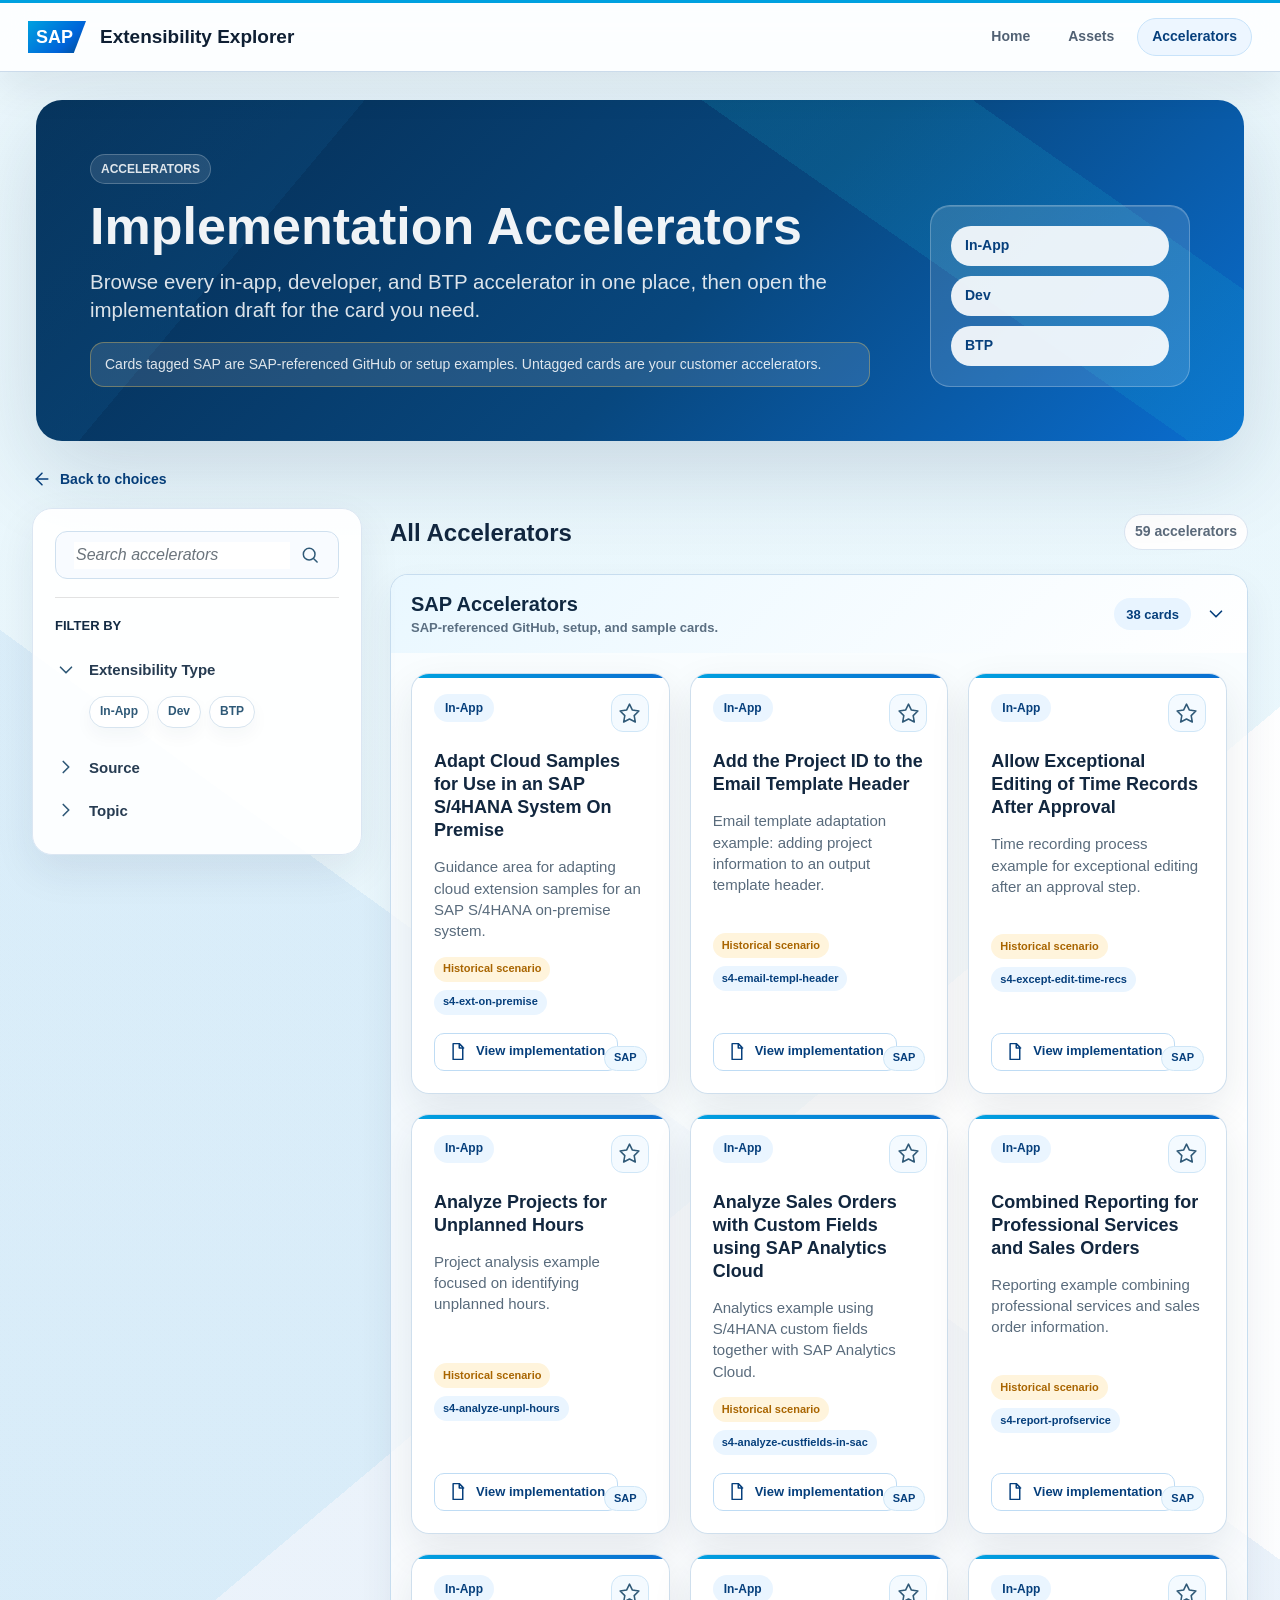
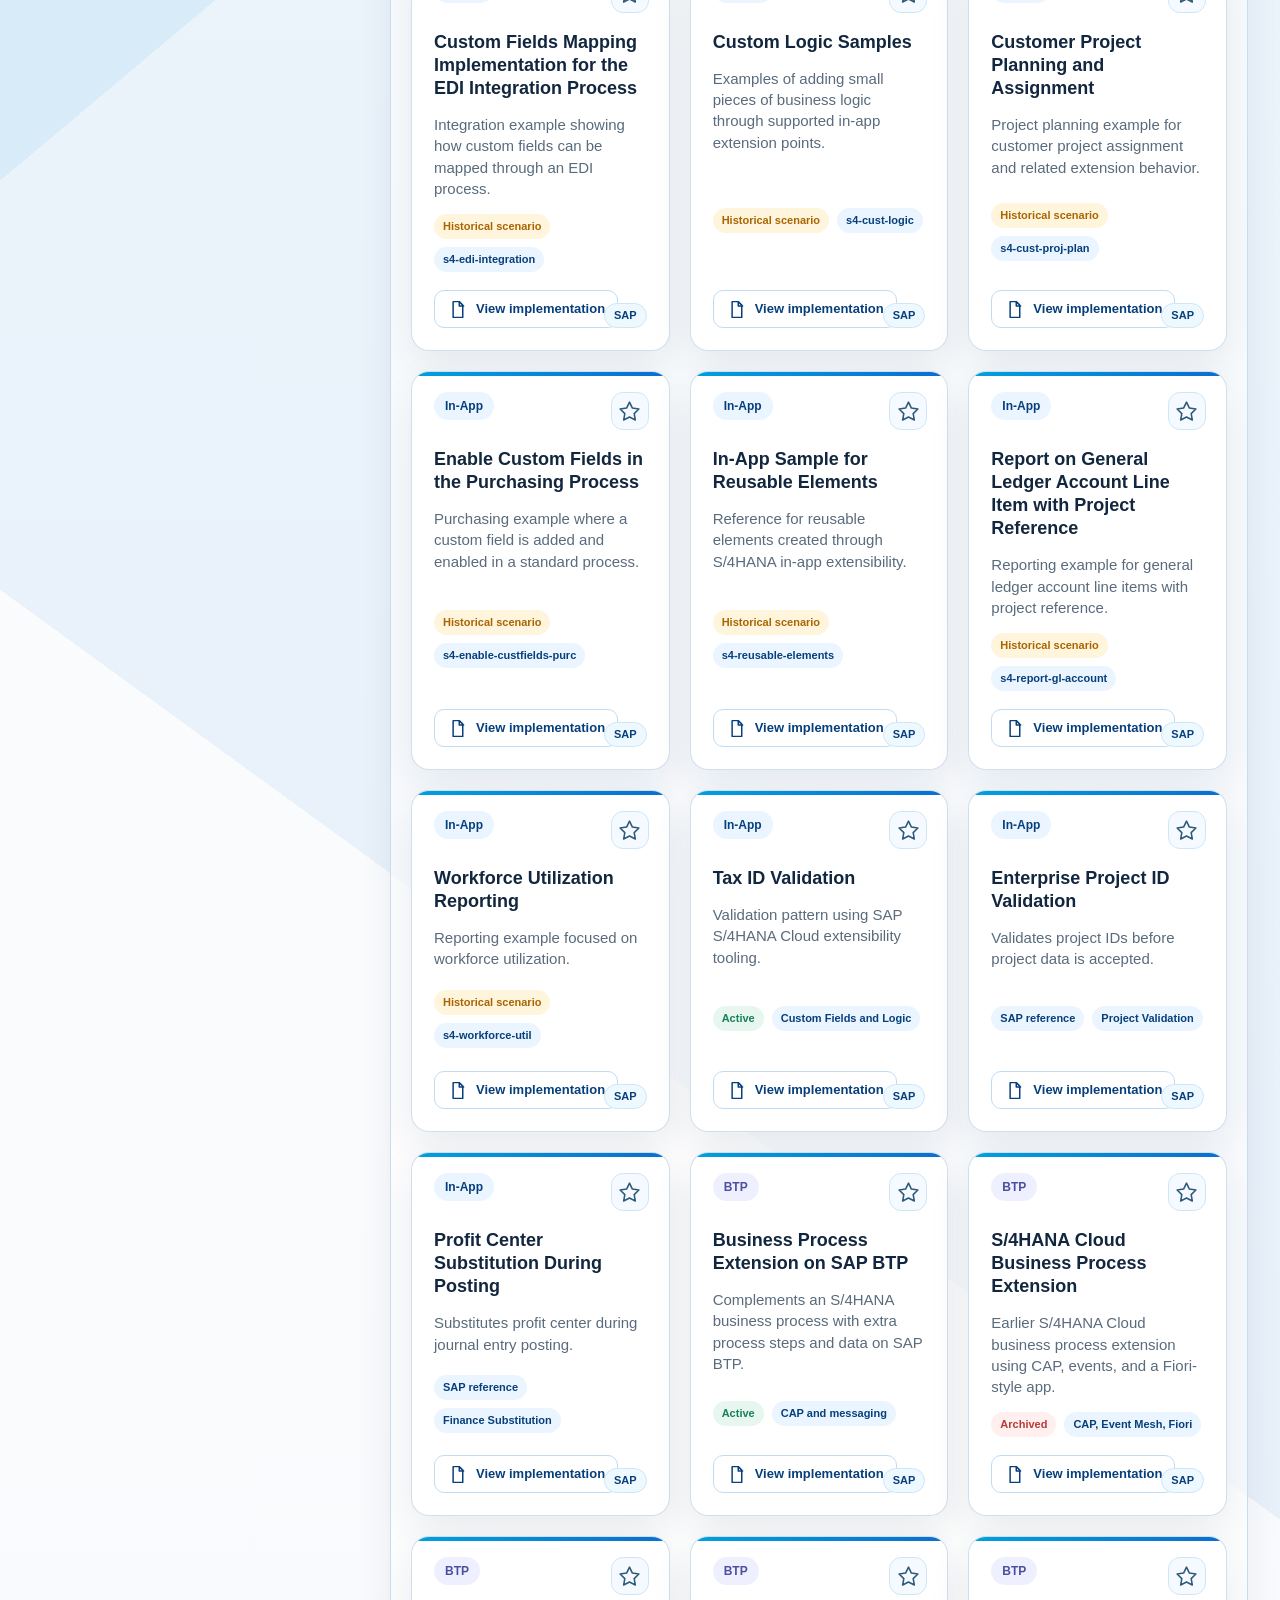
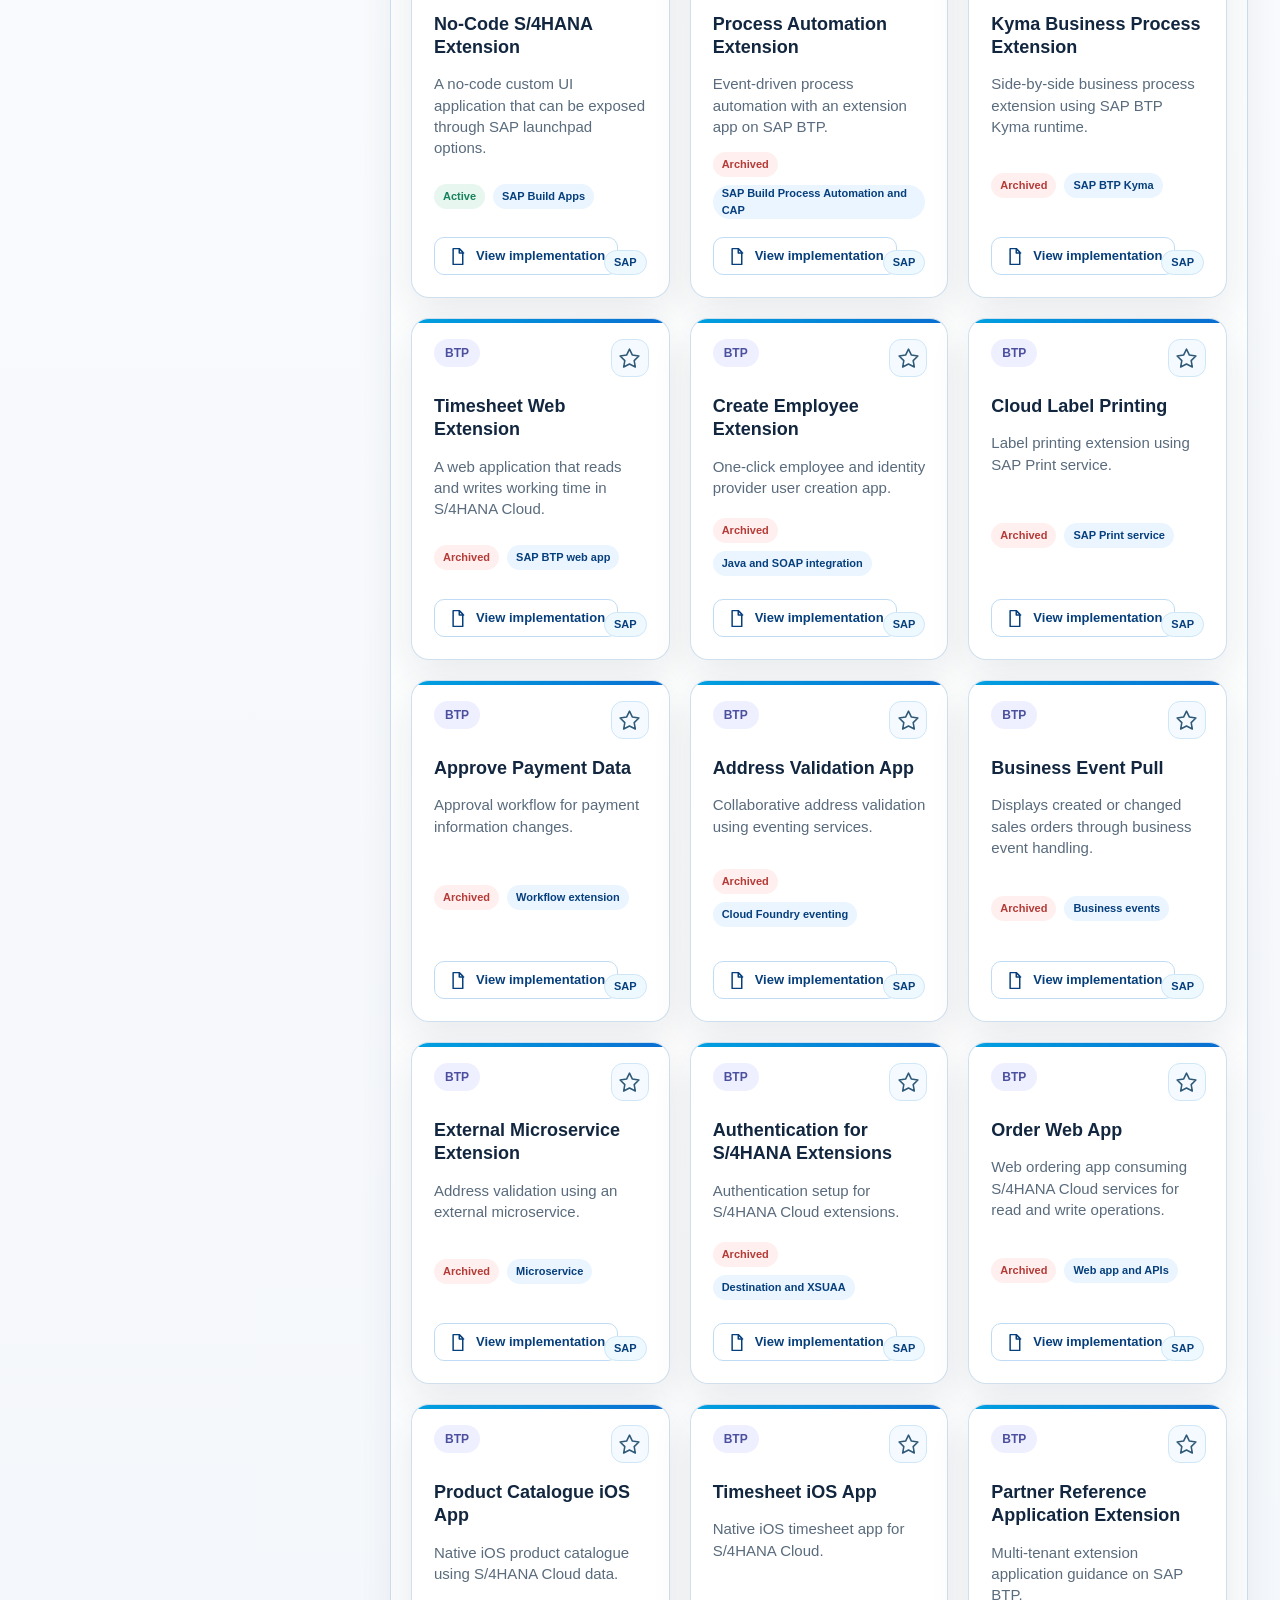
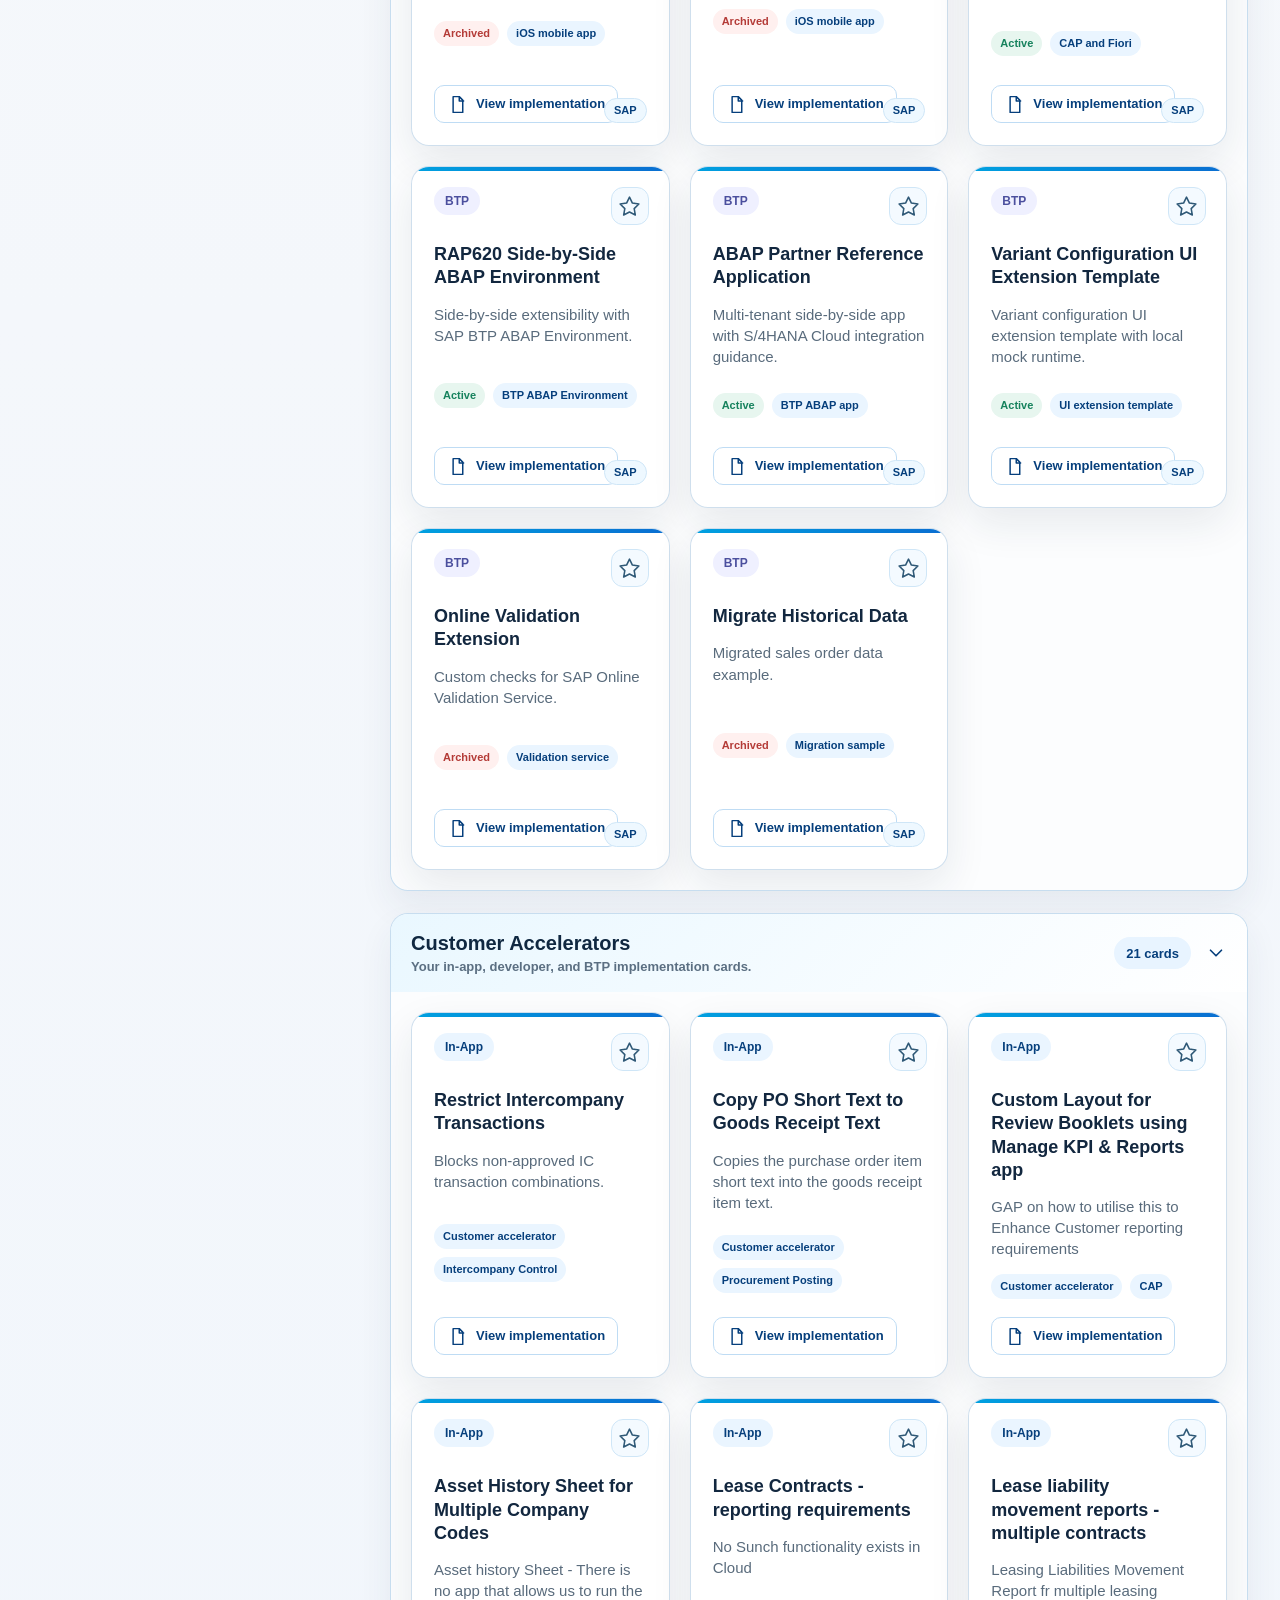
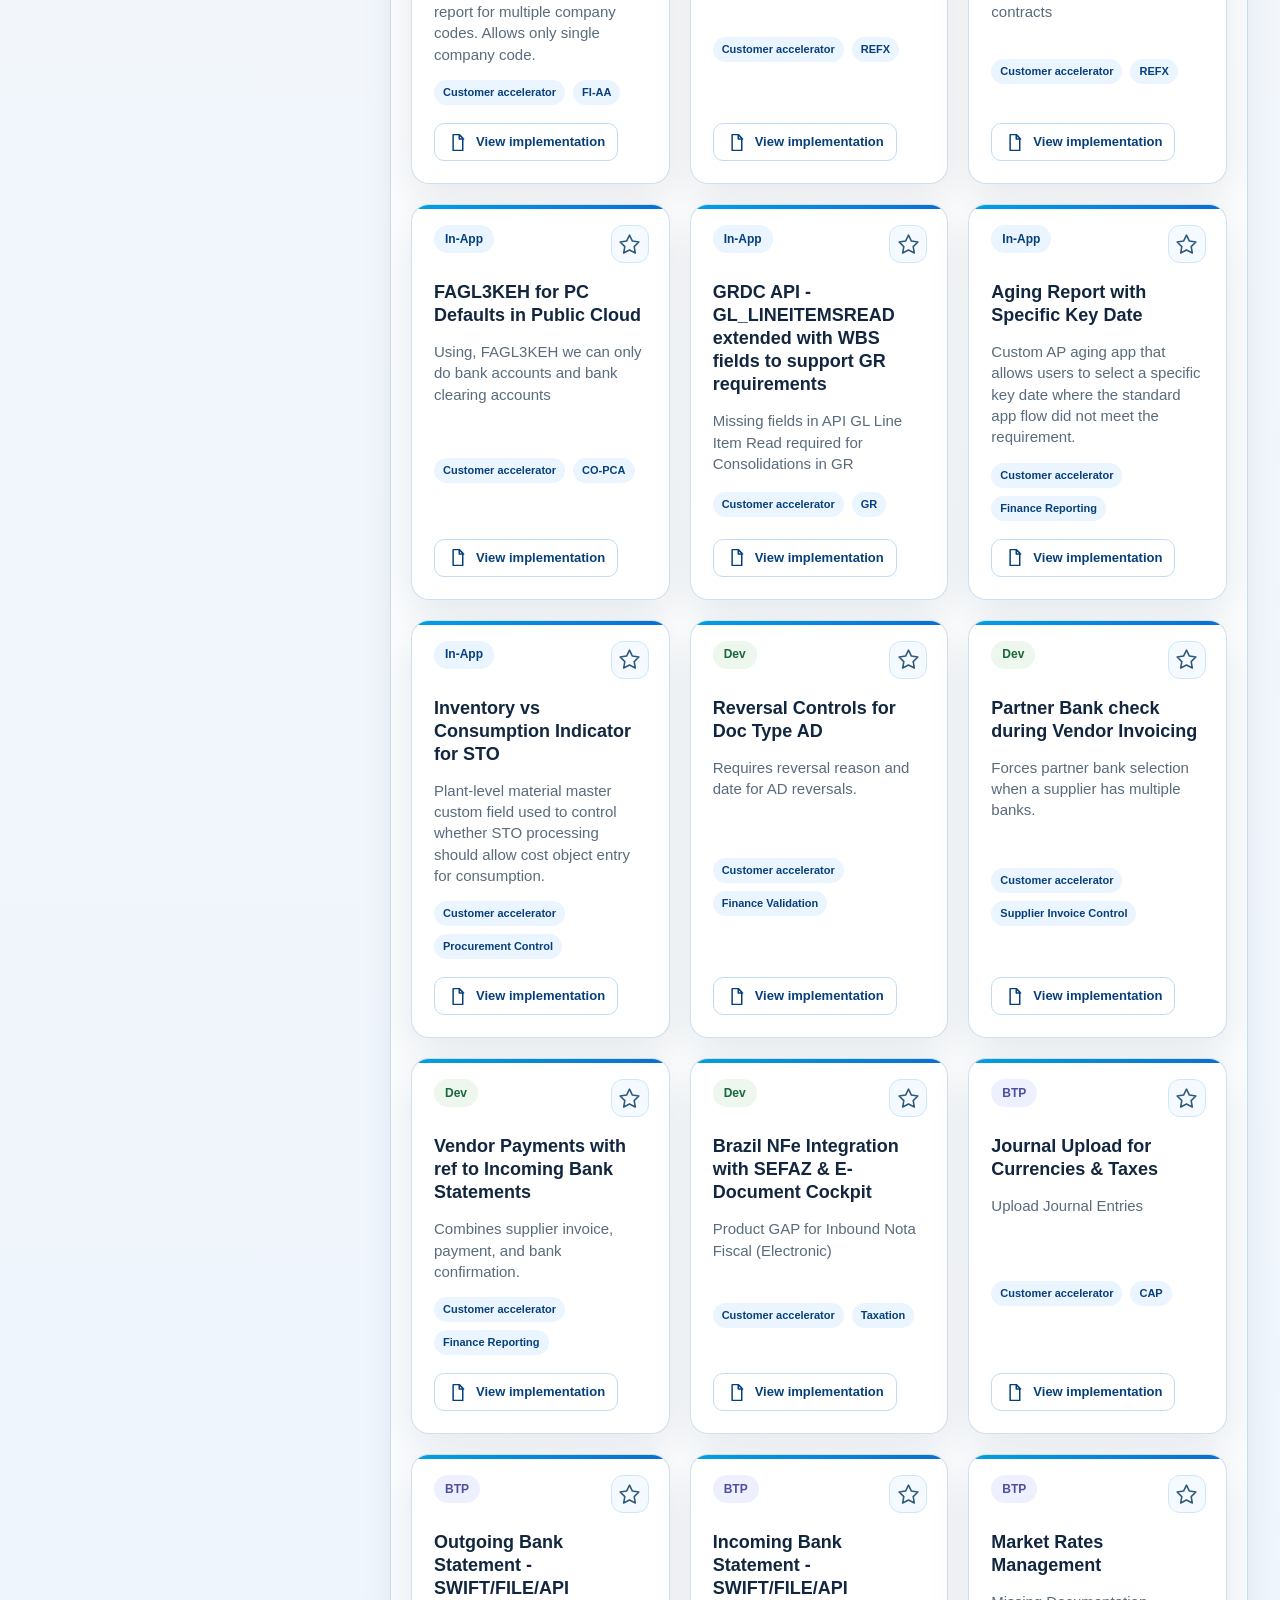
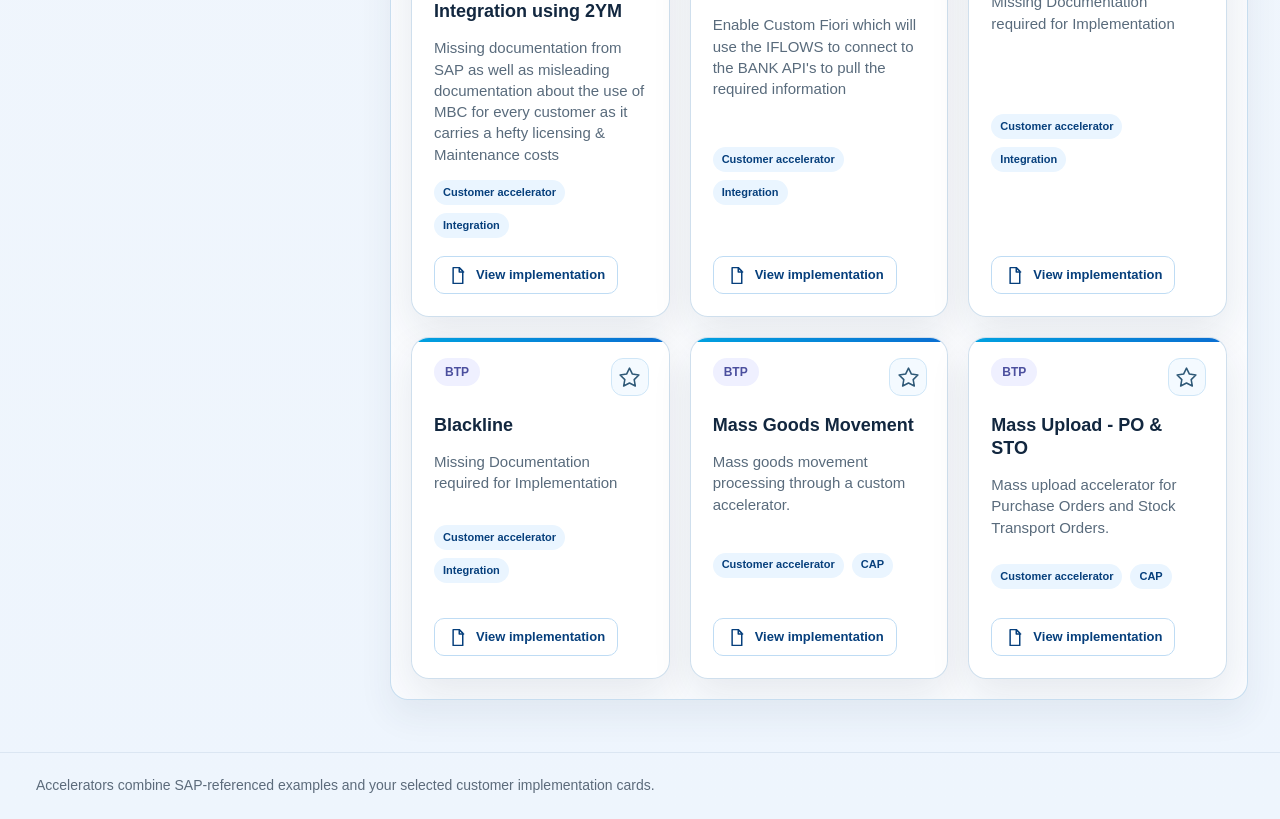
==== accelerators.html @ ff6372fe "Update customer accelerator content and grouping" ====
<!doctype html>
<html lang="en">
  <head>
    <meta charset="utf-8" />
    <meta name="viewport" content="width=device-width, initial-scale=1" />
    <title>Accelerators - Extensibility Explorer</title>
    <link rel="stylesheet" href="styles.css" />
  </head>
  <body data-page="accelerator-library">
    <header class="site-header">
      <a class="brand" href="index.html" aria-label="Extensibility Explorer home">
        <span class="sap-logo" aria-label="SAP">SAP</span>
      </a>
      <a class="brand-title" href="index.html">Extensibility Explorer</a>
      <nav class="top-nav" aria-label="Main navigation">
        <a href="index.html">Home</a>
        <a href="assets.html">Assets</a>
        <a class="active" href="accelerators.html">Accelerators</a>
      </nav>
    </header>

    <section class="scenario-hero" aria-label="Accelerators introduction">
      <div class="scenario-hero-inner">
        <div class="scenario-hero-copy">
          <p class="eyebrow">Accelerators</p>
          <h1>Implementation Accelerators</h1>
          <p>Browse every in-app, developer, and BTP accelerator in one place, then open the implementation draft for the card you need.</p>
          <p class="lane-note">Cards tagged SAP are SAP-referenced GitHub or setup examples. Untagged cards are your customer accelerators.</p>
        </div>
        <div class="asset-stat-panel" aria-label="Accelerator lanes">
          <span>In-App</span>
          <span>Dev</span>
          <span>BTP</span>
        </div>
      </div>
    </section>

    <main class="samples-page accelerator-library-page">
      <a class="back-link" href="index.html">
        <svg viewBox="0 0 24 24" aria-hidden="true"><path d="M19 12H5" /><path d="m12 19-7-7 7-7" /></svg>
        Back to choices
      </a>

      <section class="scenario-browser" aria-label="Accelerator library">
        <aside class="filter-rail" aria-label="Search and filters">
          <label class="search-box">
            <span class="sr-only">Search accelerators</span>
            <input id="sampleSearch" type="search" placeholder="Search accelerators" />
            <svg viewBox="0 0 24 24" aria-hidden="true"><circle cx="11" cy="11" r="7" /><path d="m16.5 16.5 4 4" /></svg>
          </label>

          <div class="filter-block">
            <p>Filter By</p>
            <button class="filter-heading" type="button" aria-expanded="true" data-filter-toggle="lane">
              <svg viewBox="0 0 24 24" aria-hidden="true"><path d="m9 18 6-6-6-6" /></svg>
              Extensibility Type
            </button>
            <div class="filter-options" id="laneFilters"></div>
            <button class="filter-heading" type="button" aria-expanded="false" data-filter-toggle="status">
              <svg viewBox="0 0 24 24" aria-hidden="true"><path d="m9 18 6-6-6-6" /></svg>
              Source
            </button>
            <div class="filter-options" id="statusFilters" hidden></div>
            <button class="filter-heading" type="button" aria-expanded="false" data-filter-toggle="pattern">
              <svg viewBox="0 0 24 24" aria-hidden="true"><path d="m9 18 6-6-6-6" /></svg>
              Topic
            </button>
            <div class="filter-options" id="patternFilters" hidden></div>
          </div>
        </aside>

        <div class="scenario-results">
          <div class="section-title">
            <h2 id="sampleSectionTitle">All Accelerators</h2>
            <p id="sampleCount"></p>
          </div>
          <div class="accelerator-groups" id="acceleratorGroups">
            <section class="accelerator-source-section" data-source-section="sap">
              <button class="source-section-toggle" type="button" data-accelerator-section="sap" aria-expanded="true">
                <span>
                  <strong>SAP Accelerators</strong>
                  <small>SAP-referenced GitHub, setup, and sample cards.</small>
                </span>
                <span class="source-section-count" id="sapAcceleratorCount">0 cards</span>
                <svg viewBox="0 0 24 24" aria-hidden="true"><path d="m6 9 6 6 6-6" /></svg>
              </button>
              <div class="accelerator-section-body" id="sapAcceleratorBody">
                <div class="sample-grid" id="sapSampleGrid"></div>
                <p class="empty-state section-empty" id="sapEmptyState" hidden>No matching SAP accelerators found.</p>
              </div>
            </section>

            <section class="accelerator-source-section" data-source-section="customer">
              <button class="source-section-toggle" type="button" data-accelerator-section="customer" aria-expanded="true">
                <span>
                  <strong>Customer Accelerators</strong>
                  <small>Your in-app, developer, and BTP implementation cards.</small>
                </span>
                <span class="source-section-count" id="customerAcceleratorCount">0 cards</span>
                <svg viewBox="0 0 24 24" aria-hidden="true"><path d="m6 9 6 6 6-6" /></svg>
              </button>
              <div class="accelerator-section-body" id="customerAcceleratorBody">
                <div class="sample-grid" id="customerSampleGrid"></div>
                <p class="empty-state section-empty" id="customerEmptyState" hidden>No matching customer accelerators found.</p>
              </div>
            </section>
          </div>
          <p class="empty-state" id="emptyState" hidden>No matching accelerators found.</p>
        </div>
      </section>
    </main>

    <footer class="footer">
      <span>Accelerators combine SAP-referenced examples and your selected customer implementation cards.</span>
    </footer>

    <script src="assets-data.js"></script>
    <script src="selected-content.js"></script>
    <script src="app.js"></script>
  </body>
</html>
---- styles.css ----
:root {
  --page: #f5f9ff;
  --surface: #ffffff;
  --text: #223548;
  --muted: #5f6f82;
  --line: #d5e4f4;
  --blue: #0a6ed1;
  --blue-dark: #004b8d;
  --blue-soft: #e5f2ff;
  --sap-navy: #243f5a;
  --sap-sky: #00a1e0;
  --sap-cyan: #14b8d4;
  --green: #16825d;
  --green-soft: #e7f6ef;
  --amber: #a96500;
  --amber-soft: #fff4dc;
  --red: #b43b37;
  --red-soft: #fff0ef;
  --shadow: 0 18px 44px rgba(34, 53, 72, 0.12);
  --shadow-strong: 0 28px 80px rgba(10, 64, 112, 0.18);
  --radius: 8px;
  --font: "Segoe UI", Roboto, Arial, sans-serif;
}

* {
  box-sizing: border-box;
}

body {
  margin: 0;
  background:
    linear-gradient(118deg, rgba(0, 161, 224, 0.08) 0 16%, transparent 16% 100%),
    linear-gradient(28deg, transparent 0 62%, rgba(10, 110, 209, 0.07) 62% 80%, transparent 80%),
    linear-gradient(180deg, #ffffff 0%, #f4f9ff 45%, #edf5ff 100%);
  color: var(--text);
  font-family: var(--font);
  font-size: 16px;
  line-height: 1.55;
}

a {
  color: inherit;
  text-decoration: none;
}

svg {
  width: 20px;
  height: 20px;
  fill: none;
  stroke: currentColor;
  stroke-linecap: round;
  stroke-linejoin: round;
  stroke-width: 1.8;
}

.sr-only {
  position: absolute;
  width: 1px;
  height: 1px;
  padding: 0;
  overflow: hidden;
  clip: rect(0, 0, 0, 0);
  white-space: nowrap;
  border: 0;
}

[hidden] {
  display: none !important;
}

.site-header {
  position: sticky;
  top: 0;
  z-index: 10;
  display: grid;
  grid-template-columns: auto minmax(0, 1fr) auto;
  align-items: center;
  gap: 14px;
  min-height: 64px;
  padding: 10px 36px;
  background: rgba(255, 255, 255, 0.94);
  border-top: 4px solid var(--sap-sky);
  border-bottom: 1px solid #c9d8e8;
  backdrop-filter: blur(14px);
  box-shadow: 0 10px 30px rgba(34, 53, 72, 0.08);
}

body[data-page="samples"] {
  background: #ffffff;
}

body[data-page="samples"] .site-header {
  min-height: 86px;
  padding-inline: max(36px, calc((100vw - 1500px) / 2));
  background: #2b4d69;
  border-top: 4px solid #d0001b;
  border-bottom: 0;
  color: #ffffff;
  box-shadow: none;
}

body[data-page="samples"] .brand {
  color: #ffffff;
}

body[data-page="samples"] .brand-title {
  color: #ffffff;
  font-size: 28px;
  font-weight: 800;
}

body[data-page="samples"] .sap-logo {
  background: transparent;
  clip-path: none;
  width: auto;
  height: auto;
  padding-right: 0;
  font-size: 28px;
  filter: drop-shadow(0 1px 0 rgba(0, 0, 0, 0.2));
}

body[data-page="samples"] .top-nav {
  gap: 28px;
}

body[data-page="samples"] .top-nav a {
  min-height: 44px;
  border-radius: 0;
  color: rgba(255, 255, 255, 0.82);
  font-size: 18px;
  font-weight: 500;
  border: 0;
  border-bottom: 3px solid transparent;
  background: transparent;
}

body[data-page="samples"] .top-nav a:hover,
body[data-page="samples"] .top-nav a.active {
  color: #ffffff;
  border-bottom-color: #ffffff;
  background: transparent;
}

.brand {
  display: inline-flex;
  align-items: center;
  justify-self: start;
  gap: 12px;
  color: #111827;
  font-size: 18px;
  font-weight: 800;
}

.brand-title {
  position: static;
  transform: none;
  justify-self: start;
  color: #111827;
  font-size: 18px;
  font-weight: 800;
  line-height: 1.2;
  text-align: center;
  white-space: nowrap;
}

.sap-logo {
  display: inline-flex;
  align-items: center;
  justify-content: center;
  width: 58px;
  height: 32px;
  padding-right: 5px;
  clip-path: polygon(0 0, 100% 0, 79% 100%, 0% 100%);
  background: linear-gradient(135deg, #00a1e0 0%, #0064d9 66%, #004b8d 100%);
  color: #ffffff;
  font-size: 18px;
  font-weight: 900;
  letter-spacing: 0;
  line-height: 1;
}

.sap-logo-large {
  width: 68px;
  height: 38px;
  font-size: 22px;
}

.top-nav {
  display: flex;
  align-items: center;
  justify-self: end;
  gap: 8px;
  flex-wrap: wrap;
}

.top-nav a,
.lane-switcher a {
  display: inline-flex;
  align-items: center;
  min-height: 36px;
  padding: 0 13px;
  border-radius: 6px;
  color: var(--muted);
  font-size: 14px;
  font-weight: 750;
  border: 1px solid transparent;
  white-space: nowrap;
}

.top-nav a:hover,
.top-nav a.active,
.lane-switcher a:hover,
.lane-switcher a.active {
  background: #edf6ff;
  border-color: #b7daf7;
  color: var(--blue-dark);
}

main {
  width: min(1190px, calc(100% - 40px));
  margin: 0 auto;
}

main.samples-page {
  width: min(1500px, calc(100% - 72px));
}

h1,
h2,
h3,
p {
  margin-top: 0;
}

h1 {
  margin-bottom: 8px;
  font-size: 24px;
  line-height: 1.15;
  letter-spacing: 0;
}

.samples-hero p {
  max-width: 740px;
  color: var(--muted);
  font-size: 19px;
}

.samples-hero .lane-note {
  margin-top: 14px;
  margin-bottom: 0;
  padding: 12px 14px;
  background: var(--amber-soft);
  border: 1px solid #f0d39a;
  border-radius: var(--radius);
  color: #6f4b00;
  font-size: 15px;
}

.flow-hero {
  position: relative;
  min-height: calc(100vh - 136px);
  padding: 32px 0 36px;
}

.scenario-hero {
  position: relative;
  overflow: hidden;
  min-height: 322px;
  background:
    linear-gradient(180deg, rgba(43, 77, 105, 0.96) 0%, rgba(51, 87, 114, 0.94) 56%, rgba(112, 148, 174, 0.92) 100%),
    #2b4d69;
  color: #ffffff;
}

.scenario-hero::before {
  content: "";
  position: absolute;
  left: 50%;
  bottom: -84px;
  width: min(820px, 70vw);
  height: 260px;
  transform: translateX(-50%);
  border-radius: 46% 54% 0 0;
  background: rgba(255, 255, 255, 0.055);
}

.scenario-hero::after {
  content: "";
  position: absolute;
  left: 41%;
  bottom: -94px;
  width: 260px;
  height: 260px;
  transform: rotate(45deg);
  border-radius: 16px;
  background: rgba(255, 255, 255, 0.045);
}

.scenario-hero-inner {
  position: relative;
  z-index: 1;
  width: min(1420px, calc(100% - 72px));
  margin: 0 auto;
  padding: 82px 0 70px;
  text-align: center;
}

.scenario-tabs {
  display: flex;
  justify-content: center;
  gap: 46px;
  margin-bottom: 64px;
}

.scenario-tabs a {
  min-height: 42px;
  color: rgba(255, 255, 255, 0.82);
  font-size: 18px;
  font-weight: 600;
  border-bottom: 3px solid transparent;
}

.scenario-tabs a:hover,
.scenario-tabs a.active {
  color: #ffffff;
  border-bottom-color: #ffffff;
}

.scenario-hero h1 {
  margin-bottom: 18px;
  color: #ffffff;
  font-size: clamp(48px, 5vw, 70px);
  font-weight: 300;
  letter-spacing: 0;
}

.scenario-hero p {
  margin: 0 auto;
  max-width: 1040px;
  color: rgba(255, 255, 255, 0.9);
  font-size: clamp(20px, 2vw, 28px);
  line-height: 1.35;
}

.flow-hero::before {
  content: "";
  position: absolute;
  inset: 18px -28px auto;
  height: 78%;
  border: 1px solid rgba(0, 161, 224, 0.18);
  border-radius: 14px;
  background:
    linear-gradient(130deg, rgba(0, 161, 224, 0.08) 0 21%, transparent 21% 100%),
    linear-gradient(34deg, transparent 0 66%, rgba(10, 110, 209, 0.08) 66% 83%, transparent 83%),
    linear-gradient(90deg, rgba(10, 110, 209, 0.045) 1px, transparent 1px),
    linear-gradient(180deg, rgba(10, 110, 209, 0.035) 1px, transparent 1px),
    rgba(255, 255, 255, 0.86);
  background-size: 100% 100%, 100% 100%, 52px 52px, 52px 52px, 100% 100%;
  box-shadow: 0 30px 88px rgba(10, 64, 112, 0.16);
  pointer-events: none;
}

.hero-brand {
  position: relative;
  z-index: 1;
  display: flex;
  align-items: center;
  justify-content: center;
  gap: 14px;
  margin-bottom: 22px;
  color: #111827;
  font-size: 18px;
  font-weight: 850;
}

.root-node {
  position: relative;
  z-index: 1;
  width: min(650px, 100%);
  margin: 0 auto;
  padding: 16px 28px 17px;
  text-align: center;
  background: linear-gradient(180deg, #ffffff 0%, #f7fbff 100%);
  border: 1px solid #98d6f5;
  border-top: 5px solid var(--sap-sky);
  border-radius: 8px;
  box-shadow:
    0 18px 46px rgba(34, 53, 72, 0.13),
    8px 8px 0 rgba(0, 161, 224, 0.16);
}

.root-node h1 {
  margin-bottom: 7px;
  font-size: clamp(28px, 3.4vw, 40px);
  font-weight: 850;
}

.root-node p {
  margin-bottom: 0;
  color: var(--muted);
}

.flow-lines {
  position: relative;
  z-index: 1;
  height: 92px;
  width: 100%;
}

.line {
  position: absolute;
  display: block;
  background: var(--sap-sky);
}

.line.vertical {
  left: 50%;
  top: 0;
  width: 2px;
  height: 44px;
  transform: translateX(-50%);
}

.line.horizontal {
  left: 16.5%;
  right: 16.5%;
  top: 44px;
  height: 2px;
}

.line.branch {
  top: 44px;
  width: 2px;
  height: 48px;
}

.line.branch::after {
  content: "";
  position: absolute;
  left: 50%;
  bottom: -1px;
  width: 0;
  height: 0;
  transform: translateX(-50%);
  border-left: 5px solid transparent;
  border-right: 5px solid transparent;
  border-top: 8px solid var(--sap-sky);
}

.branch-left {
  left: 16.5%;
}

.branch-mid {
  left: 50%;
  transform: translateX(-50%);
}

.branch-right {
  right: 16.5%;
}

.choice-grid {
  position: relative;
  z-index: 1;
  display: grid;
  grid-template-columns: repeat(3, minmax(0, 1fr));
  gap: 28px;
  margin: 0 0 28px;
}

.choice-card,
.sample-card,
.samples-hero,
.sample-section {
  background: var(--surface);
  border: 1px solid var(--line);
  border-radius: var(--radius);
  box-shadow: var(--shadow);
}

.choice-card {
  position: relative;
  display: grid;
  min-height: 198px;
  padding: 24px 24px 22px;
  overflow: visible;
  border: 1px solid #abd7ef;
  border-top: 5px solid var(--sap-sky);
  border-radius: 8px;
  background: linear-gradient(180deg, #ffffff 0%, #f8fcff 100%);
  box-shadow:
    0 20px 44px rgba(34, 53, 72, 0.12),
    inset 0 1px 0 rgba(255, 255, 255, 0.9);
  transition: transform 160ms ease, border-color 160ms ease, box-shadow 160ms ease, background 160ms ease;
  z-index: 0;
}

.choice-card::before,
.choice-card::after {
  content: "";
  position: absolute;
  inset: 9px -9px -9px 9px;
  z-index: -1;
  border: 1px solid rgba(0, 161, 224, 0.44);
  border-radius: 8px;
  background: rgba(229, 242, 255, 0.62);
  box-shadow: 0 12px 26px rgba(10, 110, 209, 0.08);
}

.choice-card::after {
  inset: 14px -14px -14px 14px;
  opacity: 0.62;
}

.choice-card:hover {
  transform: translateY(-6px);
  border-color: var(--blue);
  background: #ffffff;
  box-shadow:
    0 28px 58px rgba(0, 74, 132, 0.18),
    inset 0 1px 0 rgba(255, 255, 255, 0.9);
}

.choice-card h2 {
  margin-bottom: 12px;
  font-size: 21px;
  line-height: 1.2;
  font-weight: 850;
}

.choice-card p {
  color: #263c52;
  font-size: 16px;
  line-height: 1.42;
}

.card-action {
  align-self: end;
  display: inline-flex;
  width: fit-content;
  min-height: 38px;
  align-items: center;
  padding: 0 14px;
  border: 1px solid var(--blue);
  border-radius: 4px;
  background: var(--blue);
  color: #ffffff;
  font-size: 14px;
  font-weight: 800;
  box-shadow: 0 8px 18px rgba(10, 110, 209, 0.18);
}

.choice-card:hover .card-action {
  background: var(--blue-dark);
  color: #ffffff;
}

.tools-panel {
  position: relative;
  overflow: hidden;
  scroll-margin-top: 92px;
  margin: 36px 0 64px;
  padding: 48px 40px 42px;
  border: 1px solid rgba(255, 255, 255, 0.18);
  border-top: 5px solid var(--sap-sky);
  border-radius: 12px;
  background:
    linear-gradient(135deg, rgba(255, 255, 255, 0.08) 0 18%, transparent 18% 100%),
    linear-gradient(28deg, transparent 0 38%, rgba(255, 255, 255, 0.08) 38% 56%, transparent 56%),
    linear-gradient(180deg, #274b68 0%, #426f8e 54%, #7199b2 100%);
  color: #ffffff;
  box-shadow:
    0 28px 82px rgba(20, 56, 88, 0.24),
    inset 0 1px 0 rgba(255, 255, 255, 0.16);
}

.tools-panel::before {
  content: "";
  position: absolute;
  inset: 0;
  background:
    linear-gradient(135deg, rgba(255, 255, 255, 0.05) 0 20%, transparent 20%),
    radial-gradient(circle at 50% 45%, rgba(255, 255, 255, 0.08), transparent 38%);
  pointer-events: none;
}

.tools-heading {
  position: relative;
  z-index: 1;
  display: grid;
  justify-items: center;
  gap: 12px;
  margin-bottom: 36px;
  text-align: center;
}

.tools-heading svg {
  width: 42px;
  height: 42px;
  color: #ffffff;
  stroke-width: 2;
}

.tools-heading h2 {
  margin: 0;
  color: #ffffff;
  font-size: clamp(28px, 3vw, 38px);
  font-weight: 400;
  line-height: 1.2;
}

.tools-grid {
  position: relative;
  z-index: 1;
  display: grid;
  grid-template-columns: repeat(3, minmax(0, 1fr));
  gap: 22px;
}

.tool-card {
  position: relative;
  display: grid;
  justify-items: center;
  align-content: start;
  min-height: 238px;
  padding: 26px 22px 22px;
  color: var(--text);
  text-align: center;
  border: 1px solid rgba(209, 224, 238, 0.95);
  border-radius: 8px;
  background: linear-gradient(180deg, rgba(255, 255, 255, 0.98) 0%, rgba(246, 251, 255, 0.97) 100%);
  box-shadow: 0 18px 38px rgba(22, 49, 76, 0.18);
  transition: background 160ms ease, border-color 160ms ease, transform 160ms ease, box-shadow 160ms ease;
}

.tool-card:hover {
  transform: translateY(-6px);
  border-color: rgba(0, 161, 224, 0.78);
  background: #ffffff;
  box-shadow: 0 28px 56px rgba(9, 46, 82, 0.24);
}

.tool-card svg {
  width: 58px;
  height: 58px;
  margin-bottom: 18px;
  padding: 12px;
  border: 1px solid #bfe3f8;
  border-radius: 50%;
  background: #eaf7ff;
  color: var(--blue);
  stroke-width: 1.9;
}

.tool-card h3 {
  margin-bottom: 10px;
  color: #17324d;
  font-size: 21px;
  font-weight: 800;
  line-height: 1.16;
}

.tool-card p {
  max-width: 280px;
  margin: 0 0 22px;
  color: #52677a;
  font-size: 15px;
  line-height: 1.45;
}

.tool-card::after {
  content: "View related samples";
  align-self: end;
  display: inline-flex;
  min-height: 34px;
  align-items: center;
  margin-top: auto;
  padding: 0 12px;
  border: 1px solid #b9dff8;
  border-radius: 4px;
  background: #f4faff;
  color: var(--blue-dark);
  font-size: 13px;
  font-weight: 800;
}

.tool-card:hover::after {
  border-color: var(--blue);
  background: var(--blue);
  color: #ffffff;
}

.back-link {
  display: inline-flex;
  align-items: center;
  gap: 8px;
  margin: 28px 0 18px;
  color: var(--blue-dark);
  font-size: 14px;
  font-weight: 750;
}

body[data-page="samples"] .back-link {
  margin-top: 26px;
  margin-bottom: 18px;
}

.samples-hero {
  position: relative;
  overflow: hidden;
  display: grid;
  grid-template-columns: minmax(0, 1fr) auto;
  gap: 24px;
  align-items: start;
  padding: 34px;
  margin-bottom: 20px;
  border-top: 4px solid var(--sap-sky);
}

.samples-hero.compact {
  display: none;
}

.samples-hero::after {
  content: "";
  position: absolute;
  inset: auto 0 0;
  height: 4px;
  background: linear-gradient(90deg, var(--sap-sky), var(--blue), transparent);
}

.samples-hero h1 {
  font-size: clamp(34px, 5vw, 52px);
}

.eyebrow {
  margin-bottom: 8px;
  color: var(--blue-dark) !important;
  font-size: 13px !important;
  font-weight: 800;
  text-transform: uppercase;
}

.lane-switcher {
  display: flex;
  gap: 8px;
  padding: 4px;
  border: 1px solid var(--line);
  border-radius: 8px;
  background: #f8fbff;
}

.sample-section {
  padding: 30px;
  margin-bottom: 46px;
  border-top: 1px solid #b9dff8;
}

.scenario-browser {
  display: grid;
  grid-template-columns: minmax(260px, 360px) minmax(0, 1fr);
  gap: 36px;
  align-items: start;
  margin: 0 0 52px;
}

.filter-rail {
  position: sticky;
  top: 104px;
  padding-top: 64px;
}

.search-box {
  display: grid;
  grid-template-columns: minmax(0, 1fr) auto;
  align-items: center;
  gap: 10px;
  padding: 0 18px;
  min-height: 54px;
  border: 1px solid #c9cfd5;
  border-radius: 4px;
  background: #ffffff;
  color: #2f5977;
}

.search-box input {
  width: 100%;
  border: 0;
  outline: 0;
  color: #33475b;
  font: inherit;
  font-size: 20px;
}

.search-box input::placeholder {
  color: #6b747c;
  font-style: italic;
}

.filter-block {
  margin-top: 12px;
  padding-top: 24px;
  border-top: 1px solid #e2e2e2;
}

.filter-block p {
  margin-bottom: 12px;
  color: #a8a8a8;
  font-size: 22px;
  font-weight: 300;
}

.filter-heading,
.filter-option,
.favorite-button {
  appearance: none;
  border: 0;
  background: transparent;
  font: inherit;
}

.filter-heading {
  display: flex;
  align-items: center;
  gap: 12px;
  width: 100%;
  padding: 10px 0;
  color: #53616d;
  font-size: 20px;
  text-align: left;
  cursor: pointer;
}

.filter-heading svg {
  width: 30px;
  height: 30px;
  color: #2f5977;
  transition: transform 160ms ease;
}

.filter-heading[aria-expanded="true"] svg {
  transform: rotate(90deg);
}

.filter-options {
  display: flex;
  flex-wrap: wrap;
  gap: 8px;
  padding: 4px 0 18px 42px;
}

.filter-option {
  min-height: 30px;
  padding: 0 10px;
  border: 1px solid #d7e4ef;
  border-radius: 16px;
  color: #2f5977;
  font-size: 12px;
  font-weight: 700;
  cursor: pointer;
}

.filter-option:hover,
.filter-option.selected {
  background: #e8f4ff;
  border-color: #0a6ed1;
  color: #004b8d;
}

.scenario-results {
  min-width: 0;
}

.section-title {
  display: flex;
  justify-content: space-between;
  gap: 16px;
  align-items: end;
  margin-bottom: 18px;
}

.scenario-browser .section-title {
  align-items: center;
  margin-bottom: 24px;
}

.scenario-browser .section-title h2 {
  color: #2c3f4f;
  font-size: 26px;
  font-weight: 500;
}

.section-title h2 {
  margin-bottom: 0;
  font-size: 28px;
}

.section-title p {
  margin-bottom: 0;
  color: var(--muted);
  font-size: 14px;
  font-weight: 700;
}

.section-title-actions {
  display: flex;
  flex-wrap: wrap;
  justify-content: flex-end;
  gap: 10px;
  align-items: center;
}

.filter-toggle-button {
  min-height: 34px;
  padding: 0 12px;
  border: 1px solid #c9e0f3;
  border-radius: 999px;
  background: #ffffff;
  color: var(--blue-dark);
  font: inherit;
  font-size: 13px;
  font-weight: 850;
  cursor: pointer;
}

.filter-toggle-button:hover {
  border-color: var(--blue);
  background: #edf6ff;
}

.sample-grid {
  display: grid;
  grid-template-columns: repeat(3, minmax(0, 1fr));
  gap: 16px;
}

.scenario-browser .sample-grid {
  grid-template-columns: repeat(2, minmax(280px, 1fr));
  gap: 30px;
}

.accelerator-groups {
  display: grid;
  gap: 22px;
}

.accelerator-source-section {
  overflow: hidden;
  border: 1px solid rgba(196, 220, 239, 0.95);
  border-radius: 18px;
  background: rgba(255, 255, 255, 0.72);
  box-shadow: 0 16px 34px rgba(36, 58, 86, 0.07);
}

.source-section-toggle {
  display: grid;
  grid-template-columns: minmax(0, 1fr) auto auto;
  gap: 14px;
  align-items: center;
  width: 100%;
  padding: 18px 20px;
  border: 0;
  background: linear-gradient(135deg, rgba(232, 247, 255, 0.92), rgba(255, 255, 255, 0.96));
  color: var(--text);
  cursor: pointer;
  text-align: left;
}

.source-section-toggle strong,
.source-section-toggle small {
  display: block;
}

.source-section-toggle strong {
  margin-bottom: 4px;
  color: #102841;
  font-size: 20px;
  font-weight: 820;
}

.source-section-toggle small {
  color: #5b6f82;
  font-size: 13px;
  font-weight: 600;
}

.source-section-toggle svg {
  width: 22px;
  height: 22px;
  color: var(--blue-dark);
  transition: transform 160ms ease;
}

.source-section-toggle[aria-expanded="false"] svg {
  transform: rotate(-90deg);
}

.source-section-count {
  display: inline-flex;
  min-height: 32px;
  align-items: center;
  padding: 0 12px;
  border-radius: 999px;
  background: #e8f4ff;
  color: var(--blue-dark);
  font-size: 13px;
  font-weight: 850;
  white-space: nowrap;
}

.accelerator-section-body {
  padding: 20px;
}

.section-empty {
  margin: 0;
}

.sample-card {
  display: flex;
  flex-direction: column;
  min-height: 270px;
  padding: 20px;
  border-top: 3px solid var(--sap-sky);
  box-shadow: 0 16px 34px rgba(34, 53, 72, 0.08);
  transition: border-color 160ms ease, box-shadow 160ms ease, transform 160ms ease;
}

.scenario-card {
  position: relative;
  min-height: 360px;
  padding: 112px 26px 28px;
  border: 1px solid #d4e3f0;
  border-radius: 8px;
  background: linear-gradient(180deg, #ffffff 0%, #f8fbff 100%);
  box-shadow: 0 18px 42px rgba(34, 53, 72, 0.11);
  overflow: hidden;
  transition: border-color 160ms ease, box-shadow 160ms ease, transform 160ms ease;
}

.scenario-card::before {
  content: "";
  position: absolute;
  top: 0;
  right: 0;
  left: 0;
  height: 4px;
  border-radius: 8px 8px 0 0;
  background: linear-gradient(90deg, var(--sap-sky), var(--blue));
}

.scenario-card:hover,
.scenario-card:focus-within {
  transform: translateY(-4px);
  border-color: #8ecff1;
  box-shadow: 0 26px 58px rgba(45, 77, 105, 0.18);
}

.favorite-button {
  position: absolute;
  top: 34px;
  right: 30px;
  display: grid;
  place-items: center;
  width: 38px;
  height: 38px;
  border: 1px solid #cfe6f7;
  border-radius: 50%;
  background: #f4faff;
  color: #2f5977;
  cursor: pointer;
}

.favorite-button svg {
  width: 36px;
  height: 36px;
  stroke-width: 1.5;
}

.favorite-button:hover {
  color: #0a6ed1;
}

.scenario-card h3 {
  max-width: 88%;
  margin-bottom: 28px;
  color: #34495a;
  font-size: 24px;
  font-weight: 400;
  line-height: 1.16;
}

.scenario-card .sample-description {
  color: #586977;
  font-size: 18px;
  line-height: 1.22;
}

.scenario-card .meta-row {
  margin-top: auto;
  margin-bottom: 18px;
}

.scenario-card .hover-detail {
  margin: 0 0 18px;
}

.setup-link {
  gap: 14px;
  min-height: 42px;
  margin-top: 0;
  padding: 0;
  border: 0;
  border-radius: 0;
  color: #2f5977;
  font-size: 18px;
  font-weight: 500;
}

.setup-link svg {
  width: 30px;
  height: 30px;
  stroke-width: 1.7;
}

.setup-link:hover {
  background: transparent;
  color: #0a6ed1;
}

.sample-card:hover,
.sample-card:focus-within {
  border-color: var(--blue);
  box-shadow: 0 26px 58px rgba(45, 77, 105, 0.18);
  transform: translateY(-4px);
}

.sample-card h3 {
  margin-bottom: 10px;
  font-size: 19px;
  line-height: 1.25;
  overflow-wrap: anywhere;
}

.sample-card p {
  color: var(--muted);
}

.hover-detail {
  display: none;
  margin: 2px 0 16px;
  padding: 10px 12px;
  border: 1px solid #c8dcfb;
  border-radius: var(--radius);
  background: #f5f9ff;
  color: var(--text);
  font-size: 14px;
}

.sample-card:hover .hover-detail,
.sample-card:focus-within .hover-detail {
  display: block;
}

.meta-row {
  display: flex;
  flex-wrap: wrap;
  gap: 8px;
  margin-bottom: 14px;
}

.pill {
  display: inline-flex;
  min-height: 26px;
  align-items: center;
  padding: 0 9px;
  border-radius: 999px;
  background: var(--blue-soft);
  color: var(--blue-dark);
  font-size: 12px;
  font-weight: 800;
}

.pill[data-status="Active"] {
  background: var(--green-soft);
  color: var(--green);
}

.pill[data-status="Archived"] {
  background: var(--red-soft);
  color: var(--red);
}

.pill[data-status="Historical scenario"] {
  background: var(--amber-soft);
  color: var(--amber);
}

.sample-link {
  display: inline-flex;
  align-items: center;
  gap: 8px;
  width: fit-content;
  min-height: 38px;
  margin-top: auto;
  padding: 0 13px;
  border: 1px solid var(--blue);
  border-radius: var(--radius);
  color: var(--blue-dark);
  font-size: 14px;
  font-weight: 800;
}

.sample-link:hover {
  background: var(--blue);
  color: #ffffff;
}

.empty-state {
  padding: 40px;
  border: 1px dashed #c8d6e3;
  border-radius: 8px;
  color: #53616d;
  text-align: center;
}

.help-button {
  position: fixed;
  right: 20px;
  bottom: 20px;
  z-index: 20;
  display: inline-flex;
  align-items: center;
  gap: 10px;
  min-height: 54px;
  padding: 0 20px;
  border-radius: 4px;
  background: #6f879c;
  color: #ffffff;
  font-size: 22px;
  font-weight: 600;
  box-shadow: 0 14px 28px rgba(31, 45, 61, 0.22);
}

.help-button svg {
  width: 34px;
  height: 34px;
  fill: none;
  stroke-width: 1.8;
}

.footer {
  display: flex;
  justify-content: space-between;
  gap: 18px;
  align-items: center;
  padding: 22px 36px;
  border-top: 1px solid var(--line);
  color: var(--muted);
  font-size: 14px;
}

.footer a {
  color: var(--blue-dark);
  font-weight: 750;
}

@media (max-width: 900px) {
  .site-header,
  .footer {
    padding-inline: 20px;
  }

  main {
    width: min(100% - 28px, 1120px);
  }

  .choice-grid,
  .sample-grid {
    grid-template-columns: 1fr;
  }

  .tools-grid {
    grid-template-columns: repeat(2, minmax(0, 1fr));
  }

  body[data-page="samples"] .site-header {
    padding-inline: 20px;
  }

  body[data-page="samples"] .brand-title,
  body[data-page="samples"] .sap-logo {
    font-size: 20px;
  }

  body[data-page="samples"] .top-nav {
    gap: 10px;
  }

  body[data-page="samples"] .top-nav a {
    font-size: 14px;
  }

  main.samples-page,
  .scenario-hero-inner {
    width: min(100% - 28px, 1120px);
  }

  .scenario-hero {
    min-height: 280px;
  }

  .scenario-tabs {
    gap: 18px;
    margin-bottom: 40px;
    overflow-x: auto;
    justify-content: flex-start;
  }

  .scenario-tabs a {
    flex: 0 0 auto;
    font-size: 15px;
  }

  .scenario-browser {
    grid-template-columns: 1fr;
  }

  .filter-rail {
    position: static;
    padding-top: 4px;
  }

  .scenario-browser .sample-grid {
    grid-template-columns: 1fr;
  }

  .flow-hero {
    min-height: auto;
    padding-top: 46px;
  }

  .flow-lines {
    display: none;
  }

  .root-node {
    margin-bottom: 24px;
  }

  .choice-card {
    min-height: 0;
  }

  .tools-panel {
    padding: 36px 22px 30px;
  }

  .samples-hero {
    grid-template-columns: 1fr;
    padding: 24px;
  }

  .lane-switcher {
    width: fit-content;
    max-width: 100%;
    overflow-x: auto;
  }
}

@media (max-width: 620px) {
  .site-header,
  .footer {
    display: grid;
  }

  .top-nav {
    width: 100%;
  }

  body[data-page="samples"] .site-header {
    min-height: 116px;
  }

  h1 {
    font-size: 24px;
  }

  .scenario-hero {
    min-height: 272px;
  }

  .scenario-hero-inner {
    padding: 48px 0 46px;
  }

  .scenario-hero h1 {
    font-size: 42px;
  }

  .scenario-hero p {
    font-size: 18px;
  }

  .samples-hero p {
    font-size: 17px;
  }

  .sample-section {
    padding: 22px;
  }

  .hover-detail {
    display: block;
  }

  .tools-grid {
    grid-template-columns: 1fr;
    gap: 18px;
  }

  .tools-panel {
    scroll-margin-top: 154px;
  }

  .tool-card {
    min-height: 0;
  }

  .scenario-card {
    min-height: 0;
    padding: 90px 20px 24px;
  }

  .scenario-card h3 {
    font-size: 22px;
  }

  .filter-options {
    padding-left: 0;
  }

  .help-button {
    display: none;
  }
}

/* Modern product-style refresh */
:root {
  --page: #f4f7fb;
  --surface: #ffffff;
  --surface-soft: #f8fbff;
  --text: #0f1f33;
  --muted: #5c6b7b;
  --line: #dbe6f2;
  --blue: #0a6ed1;
  --blue-dark: #063f7c;
  --blue-soft: #eaf5ff;
  --sap-sky: #00a1e0;
  --sap-cyan: #17b9d6;
  --shadow: 0 18px 48px rgba(22, 42, 70, 0.1);
  --shadow-strong: 0 30px 90px rgba(14, 48, 86, 0.16);
  --radius: 14px;
}

body,
body[data-page="samples"] {
  background:
    linear-gradient(140deg, rgba(0, 161, 224, 0.08) 0 18%, transparent 18% 100%),
    linear-gradient(36deg, transparent 0 68%, rgba(10, 110, 209, 0.07) 68% 84%, transparent 84%),
    linear-gradient(180deg, #ffffff 0%, var(--page) 58%, #eef5fd 100%);
  color: var(--text);
}

.site-header,
body[data-page="samples"] .site-header {
  min-height: 72px;
  padding: 12px max(28px, calc((100vw - 1500px) / 2));
  background: rgba(255, 255, 255, 0.86);
  border-top: 3px solid var(--sap-sky);
  border-bottom: 1px solid rgba(183, 206, 227, 0.72);
  color: var(--text);
  box-shadow: 0 14px 42px rgba(15, 31, 51, 0.08);
  backdrop-filter: blur(18px);
}

.brand,
.brand-title,
body[data-page="samples"] .brand,
body[data-page="samples"] .brand-title {
  color: var(--text);
}

.brand-title,
body[data-page="samples"] .brand-title {
  color: var(--text);
  font-size: 19px;
  font-weight: 780;
}

.sap-logo,
body[data-page="samples"] .sap-logo {
  width: 58px;
  height: 32px;
  padding-right: 5px;
  clip-path: polygon(0 0, 100% 0, 79% 100%, 0% 100%);
  background: linear-gradient(135deg, #00a1e0 0%, #0064d9 66%, #004b8d 100%);
  color: #ffffff;
  font-size: 18px;
  filter: none;
}

.top-nav,
body[data-page="samples"] .top-nav {
  gap: 8px;
}

.top-nav a,
body[data-page="samples"] .top-nav a,
.lane-switcher a {
  min-height: 38px;
  padding: 0 14px;
  border: 1px solid transparent;
  border-radius: 999px;
  background: transparent;
  color: #516174;
  font-size: 14px;
  font-weight: 780;
}

.top-nav a:hover,
.top-nav a.active,
body[data-page="samples"] .top-nav a:hover,
body[data-page="samples"] .top-nav a.active,
.lane-switcher a:hover,
.lane-switcher a.active {
  background: #edf6ff;
  border-color: #c8e3fa;
  color: var(--blue-dark);
}

main {
  width: min(1220px, calc(100% - 56px));
}

main.samples-page {
  width: min(1500px, calc(100% - 72px));
}

main.accelerator-library-page {
  width: min(1480px, calc(100% - 64px));
}

.flow-hero {
  min-height: auto;
  padding: 70px 0 48px;
}

.flow-hero::before {
  inset: 28px -20px auto;
  height: calc(100% - 72px);
  border: 1px solid rgba(202, 221, 238, 0.9);
  border-radius: 26px;
  background:
    radial-gradient(circle at 18% 12%, rgba(0, 161, 224, 0.16), transparent 30%),
    radial-gradient(circle at 84% 16%, rgba(10, 110, 209, 0.11), transparent 34%),
    linear-gradient(138deg, rgba(255, 255, 255, 0.94) 0%, rgba(244, 249, 255, 0.92) 100%);
  background-size: 100% 100%;
  box-shadow: var(--shadow-strong);
}

.hero-brand {
  justify-content: center;
  width: min(860px, 100%);
  margin: 0 auto 22px;
  color: #33445a;
}

.home-intro {
  position: relative;
  z-index: 1;
  width: min(880px, 100%);
  margin: 0 auto 34px;
  text-align: center;
}

.home-intro h1 {
  margin-bottom: 14px;
  color: #10233a;
  font-size: clamp(46px, 6vw, 78px);
  font-weight: 850;
  letter-spacing: 0;
}

.home-intro p {
  margin: 0 auto;
  max-width: 720px;
  color: #526479;
  font-size: clamp(18px, 2vw, 22px);
  line-height: 1.5;
}

.root-node {
  width: fit-content;
  min-width: min(100%, 310px);
  padding: 12px 24px;
  border: 1px solid #b9dcf8;
  border-radius: 999px;
  background: rgba(255, 255, 255, 0.88);
  box-shadow: 0 14px 34px rgba(16, 55, 94, 0.12);
}

.root-node h2 {
  margin: 0;
  color: var(--blue-dark);
  font-size: 18px;
  font-weight: 850;
}

.root-node h1,
.root-node p {
  display: none;
}

.line {
  background: linear-gradient(180deg, #0a6ed1, #00a1e0);
}

.line.horizontal {
  background: linear-gradient(90deg, #0a6ed1, #00a1e0);
}

.choice-grid {
  gap: 28px;
  margin-bottom: 58px;
}

.choice-card {
  min-height: 308px;
  padding: 30px;
  border: 1px solid rgba(190, 214, 236, 0.95);
  border-top: 4px solid var(--sap-sky);
  border-radius: 18px;
  background:
    linear-gradient(180deg, rgba(255, 255, 255, 0.98) 0%, rgba(247, 251, 255, 0.94) 100%);
  box-shadow: 0 22px 54px rgba(22, 42, 70, 0.12);
}

.choice-card::before,
.choice-card::after {
  display: none;
}

.choice-card:hover {
  transform: translateY(-8px);
  border-color: rgba(10, 110, 209, 0.34);
  box-shadow: 0 34px 74px rgba(15, 67, 115, 0.18);
}

.choice-icon {
  display: grid;
  place-items: center;
  width: 66px;
  height: 66px;
  margin-bottom: 24px;
  border: 1px solid #cae6fb;
  border-radius: 18px;
  background: linear-gradient(180deg, #f4fbff 0%, #e5f4ff 100%);
  color: var(--blue);
  box-shadow: inset 0 1px 0 #ffffff, 0 12px 24px rgba(10, 110, 209, 0.1);
}

.choice-icon svg {
  width: 34px;
  height: 34px;
  stroke-width: 1.8;
}

.choice-card h2 {
  margin-bottom: 14px;
  color: #132a43;
  font-size: 24px;
  line-height: 1.16;
}

.choice-card p {
  color: #526276;
  font-size: 17px;
  line-height: 1.48;
}

.card-action {
  min-height: 42px;
  padding: 0 16px;
  border-radius: 10px;
  background: linear-gradient(135deg, var(--blue), #0064d9);
  box-shadow: 0 12px 24px rgba(10, 110, 209, 0.22);
}

.tools-panel {
  margin: 0 0 76px;
  padding: 34px;
  border: 1px solid rgba(190, 214, 236, 0.95);
  border-top: 0;
  border-radius: 24px;
  background:
    linear-gradient(135deg, rgba(0, 161, 224, 0.08), transparent 34%),
    rgba(255, 255, 255, 0.9);
  color: var(--text);
  box-shadow: var(--shadow);
}

.tools-panel::before {
  display: none;
}

.tools-heading {
  display: flex;
  justify-content: space-between;
  align-items: center;
  gap: 18px;
  margin-bottom: 24px;
  text-align: left;
}

.tools-heading svg {
  display: none;
}

.tools-heading h2 {
  color: #132a43;
  font-size: clamp(26px, 3vw, 34px);
  font-weight: 850;
}

.tools-grid {
  grid-template-columns: repeat(3, minmax(0, 1fr));
  gap: 18px;
}

.tool-card {
  min-height: 230px;
  padding: 24px;
  align-content: start;
  justify-items: start;
  text-align: left;
  border-radius: 16px;
  background: #ffffff;
  box-shadow: 0 16px 36px rgba(22, 42, 70, 0.09);
}

.tool-card svg {
  width: 52px;
  height: 52px;
  margin-bottom: 22px;
  border-radius: 15px;
}

.tool-card h3 {
  font-size: 19px;
}

.tool-card p {
  max-width: none;
  margin-bottom: 20px;
}

.tool-card::after {
  border-radius: 999px;
}

.scenario-hero {
  width: min(1500px, calc(100% - 72px));
  min-height: 0;
  margin: 28px auto 0;
  border-radius: 26px;
  background:
    linear-gradient(130deg, rgba(16, 93, 150, 0.2) 0 22%, transparent 22%),
    linear-gradient(35deg, transparent 0 68%, rgba(23, 185, 214, 0.15) 68% 84%, transparent 84%),
    linear-gradient(135deg, #052b50 0%, #08477e 56%, #0a6ed1 100%);
  box-shadow: var(--shadow-strong);
}

.scenario-hero::before,
.scenario-hero::after {
  display: none;
}

.scenario-hero-inner {
  display: grid;
  grid-template-columns: minmax(0, 1fr) auto;
  align-items: end;
  gap: 30px;
  width: 100%;
  padding: 54px;
  text-align: left;
}

.scenario-hero .eyebrow {
  width: fit-content;
  margin-bottom: 14px;
  padding: 6px 10px;
  border: 1px solid rgba(255, 255, 255, 0.22);
  border-radius: 999px;
  background: rgba(255, 255, 255, 0.11);
  color: rgba(255, 255, 255, 0.86) !important;
  font-size: 12px !important;
  letter-spacing: 0;
}

.scenario-hero h1 {
  margin-bottom: 14px;
  color: rgba(255, 255, 255, 0.94);
  font-size: clamp(34px, 4.2vw, 52px);
  font-weight: 740;
  line-height: 1.08;
}

.scenario-hero p {
  max-width: 780px;
  margin: 0;
  color: rgba(255, 255, 255, 0.86);
  font-size: clamp(17px, 1.6vw, 21px);
}

.scenario-hero .lane-note {
  margin-top: 18px;
  padding: 12px 14px;
  border: 1px solid rgba(255, 202, 87, 0.35);
  border-radius: 14px;
  background: rgba(255, 255, 255, 0.11);
  color: rgba(255, 255, 255, 0.86);
  font-size: 14px;
}

.hero-actions.lane-switcher {
  flex-wrap: nowrap;
  border: 1px solid rgba(255, 255, 255, 0.18);
  border-radius: 999px;
  background: rgba(255, 255, 255, 0.12);
  backdrop-filter: blur(10px);
}

.hero-actions.lane-switcher a {
  color: rgba(255, 255, 255, 0.82);
}

.hero-actions.lane-switcher a:hover,
.hero-actions.lane-switcher a.active {
  background: #ffffff;
  border-color: #ffffff;
  color: var(--blue-dark);
}

body[data-page="samples"] .back-link {
  margin-top: 26px;
  margin-bottom: 22px;
}

.scenario-browser {
  grid-template-columns: 330px minmax(0, 1fr);
  gap: 28px;
  align-items: start;
}

.filter-rail {
  top: 94px;
  padding: 22px;
  border: 1px solid var(--line);
  border-radius: 20px;
  background: rgba(255, 255, 255, 0.92);
  box-shadow: 0 16px 42px rgba(22, 42, 70, 0.08);
}

.search-box {
  min-height: 48px;
  border-color: #cfe0ef;
  border-radius: 12px;
  background: #f8fbff;
}

.search-box input {
  font-size: 16px;
}

.filter-block {
  margin-top: 18px;
  padding-top: 18px;
}

.filter-block p {
  color: #132a43;
  font-size: 13px;
  font-weight: 850;
  letter-spacing: 0;
  text-transform: uppercase;
}

.filter-heading {
  min-height: 40px;
  color: #263b51;
  font-size: 15px;
  font-weight: 800;
}

.filter-heading svg {
  width: 22px;
  height: 22px;
}

.filter-options {
  gap: 8px;
  padding: 4px 0 18px 34px;
}

.filter-option {
  min-height: 32px;
  border-radius: 999px;
  background: #ffffff;
  box-shadow: 0 8px 18px rgba(22, 42, 70, 0.04);
}

.scenario-browser .section-title {
  min-height: 48px;
  align-items: center;
  margin-bottom: 18px;
}

.scenario-browser .section-title h2 {
  color: #12273f;
  font-size: 24px;
  font-weight: 850;
}

.section-title p {
  padding: 6px 10px;
  border: 1px solid var(--line);
  border-radius: 999px;
  background: #ffffff;
}

.scenario-browser .sample-grid {
  grid-template-columns: repeat(3, minmax(240px, 1fr));
  gap: 20px;
}

.scenario-card {
  min-height: 342px;
  padding: 76px 22px 22px;
  border: 1px solid rgba(205, 222, 237, 0.95);
  border-radius: 18px;
  background: rgba(255, 255, 255, 0.96);
  box-shadow: 0 16px 42px rgba(22, 42, 70, 0.09);
}

.scenario-card::before {
  display: block;
  border-radius: 18px 18px 0 0;
}

.favorite-button {
  top: 20px;
  right: 20px;
  width: 38px;
  height: 38px;
  border-radius: 12px;
}

.favorite-button svg {
  width: 25px;
  height: 25px;
}

.card-lane-tag {
  position: absolute;
  top: 20px;
  left: 22px;
  z-index: 1;
  display: inline-flex;
  min-height: 28px;
  align-items: center;
  padding: 0 11px;
  border-radius: 999px;
  background: #eaf5ff;
  color: var(--blue-dark);
  font-size: 12px;
  font-weight: 900;
  letter-spacing: 0;
}

.card-lane-tag[data-lane="developer"] {
  background: #edf7ee;
  color: #17683a;
}

.card-lane-tag[data-lane="side"] {
  background: #eff0ff;
  color: #4b4f9e;
}

.card-origin-tag {
  position: absolute;
  right: 22px;
  bottom: 22px;
  z-index: 1;
  display: inline-flex;
  min-height: 25px;
  align-items: center;
  padding: 0 9px;
  border: 1px solid #cfe6f7;
  border-radius: 999px;
  background: #eef8ff;
  color: var(--blue-dark);
  font-size: 11px;
  font-weight: 900;
  letter-spacing: 0;
}

.scenario-card h3 {
  max-width: 100%;
  margin-bottom: 14px;
  color: #12273f;
  font-size: 18px;
  font-weight: 740;
  line-height: 1.28;
}

.scenario-card .sample-description {
  color: #596b7c;
  font-size: 15px;
  line-height: 1.42;
}

.hover-detail {
  border-radius: 14px;
  background: #f5faff;
}

.scenario-card .hover-detail {
  position: absolute;
  left: 20px;
  right: 20px;
  bottom: 78px;
  display: block;
  margin: 0;
  padding: 14px;
  border: 1px solid #b9dff8;
  background: rgba(255, 255, 255, 0.96);
  box-shadow: 0 18px 38px rgba(22, 42, 70, 0.16);
  opacity: 0;
  pointer-events: none;
  transform: translateY(8px);
  transition: opacity 160ms ease, transform 160ms ease;
}

.scenario-card:hover .hover-detail,
.scenario-card:focus-within .hover-detail {
  opacity: 1;
  transform: translateY(0);
}

.pill {
  min-height: 25px;
  border-radius: 999px;
  font-size: 11px;
}

.setup-link {
  gap: 8px;
  min-height: 38px;
  padding: 0 12px;
  border: 1px solid #bfdcf4;
  border-radius: 10px;
  background: #ffffff;
  color: var(--blue-dark);
  font-size: 13px;
  font-weight: 850;
}

.setup-link svg {
  width: 21px;
  height: 21px;
}

.setup-link:hover {
  border-color: var(--blue);
  background: var(--blue);
  color: #ffffff;
}

.help-button {
  min-height: 48px;
  border-radius: 999px;
  background: linear-gradient(135deg, #0a6ed1, #0057b8);
  font-size: 16px;
}

.card-link {
  color: inherit;
  text-decoration: none;
}

.card-link:focus-visible,
.source-link:focus-visible,
.primary-action:focus-visible,
.secondary-action:focus-visible,
.library-card:focus-visible {
  outline: 3px solid rgba(10, 110, 209, 0.35);
  outline-offset: 4px;
}

.library-panel {
  position: relative;
  z-index: 1;
  margin: -14px 0 34px;
  padding: 28px;
  border: 1px solid rgba(190, 214, 236, 0.95);
  border-radius: 22px;
  background: rgba(255, 255, 255, 0.86);
  box-shadow: 0 18px 46px rgba(22, 42, 70, 0.09);
}

.library-heading {
  display: flex;
  justify-content: space-between;
  gap: 20px;
  align-items: end;
  margin-bottom: 18px;
}

.library-heading h2 {
  margin: 0;
  color: #12273f;
  font-size: 25px;
  font-weight: 850;
}

.library-heading p {
  max-width: 660px;
  margin: 0;
  color: #5f7082;
  font-size: 15px;
}

.library-grid {
  display: grid;
  grid-template-columns: repeat(2, minmax(0, 1fr));
  gap: 18px;
}

.library-card {
  display: grid;
  grid-template-columns: auto minmax(0, 1fr);
  gap: 16px;
  align-items: start;
  min-height: 132px;
  padding: 22px;
  border: 1px solid #d4e4f1;
  border-radius: 18px;
  background: #ffffff;
  box-shadow: 0 14px 32px rgba(22, 42, 70, 0.08);
  transition: transform 160ms ease, box-shadow 160ms ease, border-color 160ms ease;
}

.library-card:hover {
  transform: translateY(-5px);
  border-color: rgba(10, 110, 209, 0.34);
  box-shadow: 0 24px 54px rgba(15, 67, 115, 0.15);
}

.library-card.featured {
  background:
    linear-gradient(135deg, rgba(0, 161, 224, 0.12), transparent 38%),
    #ffffff;
}

.library-icon {
  display: grid;
  place-items: center;
  width: 50px;
  height: 50px;
  border: 1px solid #cae6fb;
  border-radius: 15px;
  background: #eef8ff;
  color: var(--blue);
}

.library-icon svg {
  width: 27px;
  height: 27px;
}

.library-card h3 {
  margin-bottom: 6px;
  color: #12273f;
  font-size: 20px;
}

.library-card p {
  margin: 0;
  color: #5d6e80;
  font-size: 14px;
  line-height: 1.45;
}

.assets-page,
.detail-page {
  width: min(1320px, calc(100% - 72px));
  margin: 0 auto;
}

.assets-hero .scenario-hero-inner {
  align-items: center;
}

.asset-stat-panel {
  display: grid;
  gap: 10px;
  min-width: 260px;
  padding: 20px;
  border: 1px solid rgba(255, 255, 255, 0.24);
  border-radius: 20px;
  background: rgba(255, 255, 255, 0.13);
  box-shadow: inset 0 1px 0 rgba(255, 255, 255, 0.16);
}

.asset-stat-panel span {
  display: flex;
  align-items: center;
  min-height: 40px;
  padding: 0 14px;
  border-radius: 999px;
  background: rgba(255, 255, 255, 0.9);
  color: var(--blue-dark);
  font-size: 14px;
  font-weight: 850;
}

.asset-grid {
  display: grid;
  grid-template-columns: repeat(3, minmax(240px, 1fr));
  gap: 18px;
}

.asset-card {
  position: relative;
  display: flex;
  flex-direction: column;
  min-height: 218px;
  padding: 20px;
  overflow: hidden;
  border: 1px solid rgba(205, 222, 237, 0.95);
  border-radius: 18px;
  background:
    linear-gradient(180deg, rgba(255, 255, 255, 0.98) 0%, rgba(248, 251, 255, 0.96) 100%);
  box-shadow: 0 16px 42px rgba(22, 42, 70, 0.09);
  transition: transform 160ms ease, box-shadow 160ms ease, border-color 160ms ease;
}

.asset-card::before {
  content: "";
  position: absolute;
  inset: 0 0 auto;
  height: 4px;
  background: linear-gradient(90deg, var(--sap-sky), var(--blue));
}

.asset-card:hover {
  transform: translateY(-5px);
  border-color: rgba(10, 110, 209, 0.34);
  box-shadow: 0 28px 58px rgba(15, 67, 115, 0.16);
}

.asset-lane {
  display: inline-flex;
  width: fit-content;
  min-height: 28px;
  align-items: center;
  margin-bottom: 18px;
  padding: 0 10px;
  border-radius: 999px;
  background: #eaf5ff;
  color: var(--blue-dark);
  font-size: 12px;
  font-weight: 850;
}

.asset-lane[data-lane="developer"] {
  background: #edf7ee;
  color: #17683a;
}

.asset-lane[data-lane="side"] {
  background: #eff0ff;
  color: #4b4f9e;
}

.asset-card h3 {
  margin-bottom: 10px;
  color: #12273f;
  font-size: 19px;
  line-height: 1.22;
}

.asset-card p {
  margin-bottom: 16px;
  color: #596b7c;
  font-size: 14px;
  line-height: 1.38;
}

.asset-card .hover-detail {
  display: none;
}

.asset-card .meta-row {
  margin-top: auto;
}

.asset-browser.filters-collapsed {
  grid-template-columns: minmax(0, 1fr);
}

.asset-browser.filters-collapsed .filter-rail {
  display: none;
}

.asset-browser.filters-collapsed .asset-grid {
  grid-template-columns: repeat(4, minmax(220px, 1fr));
}

.detail-hero {
  display: grid;
  grid-template-columns: minmax(0, 1fr) auto;
  gap: 28px;
  align-items: end;
  margin-bottom: 24px;
  padding: 38px;
  border-radius: 26px;
  background:
    linear-gradient(135deg, rgba(0, 161, 224, 0.14), transparent 36%),
    linear-gradient(135deg, #ffffff 0%, #f5faff 100%);
  border: 1px solid rgba(190, 214, 236, 0.95);
  box-shadow: var(--shadow);
}

.detail-tags {
  display: flex;
  flex-wrap: wrap;
  gap: 8px;
  align-items: center;
  margin-bottom: 18px;
}

.detail-tags .asset-lane {
  margin-bottom: 0;
}

.detail-hero h1 {
  margin-bottom: 14px;
  color: rgba(16, 35, 58, 0.9);
  font-size: clamp(30px, 3.7vw, 48px);
  font-weight: 720;
  line-height: 1.1;
}

.detail-hero p {
  max-width: 820px;
  margin: 0;
  color: #526479;
  font-size: 18px;
  line-height: 1.55;
}

.detail-actions {
  display: flex;
  gap: 10px;
  flex-wrap: wrap;
  justify-content: flex-end;
}

.primary-action,
.secondary-action {
  display: inline-flex;
  align-items: center;
  gap: 8px;
  min-height: 44px;
  padding: 0 16px;
  border-radius: 12px;
  font-size: 14px;
  font-weight: 850;
}

.primary-action {
  background: linear-gradient(135deg, var(--blue), #0064d9);
  color: #ffffff;
  box-shadow: 0 12px 24px rgba(10, 110, 209, 0.22);
}

.secondary-action {
  border: 1px solid #bfdcf4;
  background: #ffffff;
  color: var(--blue-dark);
}

.detail-grid {
  display: grid;
  grid-template-columns: minmax(0, 1fr) minmax(300px, 380px);
  gap: 22px;
  align-items: start;
  margin-bottom: 58px;
}

.detail-panel {
  padding: 26px;
  border: 1px solid rgba(205, 222, 237, 0.95);
  border-radius: 20px;
  background: rgba(255, 255, 255, 0.94);
  box-shadow: 0 16px 42px rgba(22, 42, 70, 0.08);
}

.detail-panel:not(.source-panel) {
  grid-column: 1;
}

.source-panel {
  position: sticky;
  top: 96px;
  grid-column: 2;
  grid-row: 1 / span 4;
}

.detail-panel h2 {
  margin-bottom: 12px;
  color: #12273f;
  font-size: 22px;
  font-weight: 850;
}

.detail-panel p {
  margin: 0;
  color: #596b7c;
  font-size: 16px;
}

.implementation-panel ol {
  display: grid;
  gap: 12px;
  margin: 0;
  padding: 0;
  list-style: none;
  counter-reset: step;
}

.implementation-panel li {
  position: relative;
  min-height: 56px;
  padding: 14px 14px 14px 58px;
  border: 1px solid #dbe9f5;
  border-radius: 16px;
  background: #f8fbff;
  color: #32475b;
}

.implementation-panel li::before {
  counter-increment: step;
  content: counter(step);
  position: absolute;
  left: 14px;
  top: 14px;
  display: grid;
  place-items: center;
  width: 30px;
  height: 30px;
  border-radius: 10px;
  background: var(--blue);
  color: #ffffff;
  font-size: 13px;
  font-weight: 900;
}

.technical-panel {
  display: grid;
  gap: 18px;
}

.technical-list {
  display: grid;
  gap: 10px;
  margin: 0;
  padding-left: 20px;
  color: #32475b;
}

.technical-list li::marker {
  color: var(--blue);
}

.code-note {
  overflow: hidden;
  border: 1px solid #d6e6f4;
  border-radius: 16px;
  background: #0f1f31;
}

.code-note p {
  margin: 0;
  padding: 12px 16px;
  border-bottom: 1px solid rgba(255, 255, 255, 0.12);
  color: #d8ebff;
  font-size: 13px;
  font-weight: 850;
}

.code-note pre {
  max-height: 420px;
  margin: 0;
  padding: 18px;
  overflow: auto;
  color: #f2f7ff;
  font: 13px/1.55 Consolas, "Courier New", monospace;
  white-space: pre;
}

.source-link {
  display: grid;
  grid-template-columns: minmax(0, 1fr) auto;
  gap: 12px;
  align-items: center;
  min-height: 54px;
  margin-bottom: 10px;
  padding: 12px 14px;
  border: 1px solid #d7e5f1;
  border-radius: 14px;
  background: #f8fbff;
  color: #173a63;
  font-size: 14px;
  font-weight: 780;
}

.source-link:hover {
  border-color: var(--blue);
  background: #eef7ff;
}

.source-placeholder {
  color: #526479;
}

.source-placeholder small {
  color: #7b8da0;
  font-size: 12px;
  font-weight: 800;
}

.disabled-action {
  cursor: default;
  opacity: 0.76;
}

.detail-note {
  margin-top: 18px;
  padding: 14px;
  border: 1px solid #cfe4f7;
  border-radius: 16px;
  background: #eef8ff;
  color: #365064;
  font-size: 14px;
}

.detail-note strong {
  display: block;
  margin-bottom: 4px;
  color: #12273f;
}

.checklist-page {
  width: min(1500px, calc(100% - 56px));
  margin: 0 auto 64px;
}

.checklist-hero {
  display: grid;
  grid-template-columns: minmax(0, 1fr) auto;
  gap: 28px;
  align-items: end;
  margin: 28px 0 20px;
  padding: 34px;
  border: 1px solid rgba(190, 214, 236, 0.95);
  border-radius: 24px;
  background:
    linear-gradient(135deg, rgba(0, 161, 224, 0.14), transparent 38%),
    linear-gradient(135deg, #ffffff 0%, #f4faff 100%);
  box-shadow: var(--shadow);
}

.checklist-hero h1 {
  margin-bottom: 12px;
  color: #10233a;
  font-size: clamp(36px, 4.8vw, 62px);
  font-weight: 850;
  line-height: 1.05;
}

.checklist-hero p:not(.eyebrow) {
  max-width: 760px;
  margin: 0;
  color: #526479;
  font-size: 18px;
}

.checklist-summary {
  display: grid;
  gap: 10px;
  min-width: 180px;
  padding: 18px;
  border: 1px solid #cfe4f7;
  border-radius: 18px;
  background: #ffffff;
  color: #174066;
  box-shadow: 0 12px 28px rgba(22, 42, 70, 0.08);
}

.checklist-summary span,
.checklist-summary strong {
  display: inline-flex;
  min-height: 36px;
  align-items: center;
  padding: 0 12px;
  border-radius: 999px;
  background: #eef8ff;
  font-size: 14px;
  font-weight: 850;
}

.checklist-summary strong {
  background: var(--blue);
  color: #ffffff;
}

.checklist-controls {
  display: grid;
  grid-template-columns: minmax(260px, 1fr) minmax(220px, 300px) auto;
  gap: 14px;
  align-items: center;
  margin-bottom: 18px;
  padding: 18px;
  border: 1px solid var(--line);
  border-radius: 20px;
  background: rgba(255, 255, 255, 0.92);
  box-shadow: 0 14px 34px rgba(22, 42, 70, 0.07);
}

.checklist-search {
  min-height: 48px;
}

.select-filter {
  display: grid;
  gap: 6px;
  color: #45586d;
  font-size: 12px;
  font-weight: 850;
  text-transform: uppercase;
}

.select-filter select {
  min-height: 48px;
  padding: 0 14px;
  border: 1px solid #cfe0ef;
  border-radius: 12px;
  background: #ffffff;
  color: #162d45;
  font: inherit;
  font-size: 14px;
  font-weight: 760;
  text-transform: none;
}

.checklist-table-card {
  overflow: hidden;
  border: 1px solid rgba(205, 222, 237, 0.95);
  border-radius: 22px;
  background: rgba(255, 255, 255, 0.94);
  box-shadow: var(--shadow);
}

.table-scroll {
  overflow: auto;
  max-height: calc(100vh - 270px);
}

.checklist-table {
  width: 100%;
  min-width: 1580px;
  border-collapse: separate;
  border-spacing: 0;
}

.checklist-table th {
  position: sticky;
  top: 0;
  z-index: 2;
  padding: 14px 16px;
  background: #eef7ff;
  color: #174066;
  font-size: 12px;
  font-weight: 900;
  text-align: left;
  text-transform: uppercase;
  white-space: nowrap;
  border-bottom: 1px solid #cfe0ef;
}

.checklist-table td {
  vertical-align: top;
  padding: 16px;
  border-bottom: 1px solid #e2edf6;
  color: #33485e;
  font-size: 14px;
}

.checklist-table tr:hover td {
  background: #f8fbff;
}

.checklist-table td:nth-child(1) {
  width: 118px;
}

.checklist-table td:nth-child(2),
.checklist-table td:nth-child(3),
.checklist-table td:nth-child(4),
.checklist-table td:nth-child(5),
.checklist-table td:nth-child(6) {
  width: 170px;
}

.checklist-table td:nth-child(3) {
  width: 220px;
}

.checklist-table td:nth-child(7) {
  min-width: 340px;
}

.checklist-table strong {
  display: block;
  margin-bottom: 6px;
  color: #10233a;
  font-size: 15px;
  line-height: 1.28;
}

.checklist-table td p {
  margin: 0;
  color: #66778a;
  font-size: 13px;
  line-height: 1.38;
}

.include-check {
  display: inline-grid;
  grid-template-columns: auto 1fr;
  gap: 8px;
  align-items: center;
  min-height: 34px;
  padding: 0 10px;
  border: 1px solid #cfe0ef;
  border-radius: 999px;
  background: #ffffff;
  color: var(--blue-dark);
  font-size: 12px;
  font-weight: 850;
  cursor: pointer;
}

.include-check input {
  width: 18px;
  height: 18px;
  accent-color: var(--blue);
}

.category-checks {
  display: flex;
  flex-wrap: wrap;
  gap: 8px;
  max-width: 230px;
}

.category-check {
  min-height: 30px;
  padding: 0 9px;
  color: #174066;
  font-size: 11.5px;
  white-space: nowrap;
}

.category-check input {
  width: 16px;
  height: 16px;
}

.lane-checks {
  max-width: 260px;
}

.lane-check {
  background: #f8fbff;
}

.row-details summary {
  width: fit-content;
  min-height: 32px;
  padding: 6px 11px;
  border: 1px solid #cfe0ef;
  border-radius: 999px;
  background: #ffffff;
  color: var(--blue-dark);
  font-size: 12px;
  font-weight: 850;
  cursor: pointer;
}

.row-details dl {
  display: grid;
  gap: 8px;
  margin: 12px 0 0;
}

.row-details dt {
  color: #12273f;
  font-size: 12px;
  font-weight: 900;
  text-transform: uppercase;
}

.row-details dd {
  margin: 0;
  color: #53677b;
  white-space: pre-line;
}

@media (max-width: 1100px) {
  .scenario-browser .sample-grid {
    grid-template-columns: repeat(2, minmax(240px, 1fr));
  }

  .tools-grid {
    grid-template-columns: repeat(2, minmax(0, 1fr));
  }

  .asset-grid {
    grid-template-columns: repeat(2, minmax(240px, 1fr));
  }

  .asset-browser.filters-collapsed .asset-grid {
    grid-template-columns: repeat(3, minmax(220px, 1fr));
  }

  .checklist-controls {
    grid-template-columns: 1fr;
  }
}

@media (max-width: 900px) {
  main,
  main.samples-page,
  .scenario-hero,
  .assets-page,
  .detail-page {
    width: min(100% - 28px, 1120px);
  }

  .scenario-hero-inner {
    grid-template-columns: 1fr;
    padding: 34px;
  }

  .scenario-browser {
    grid-template-columns: 1fr;
  }

  .filter-rail {
    position: static;
  }

  .choice-grid,
  .scenario-browser .sample-grid,
  .asset-grid,
  .library-grid {
    grid-template-columns: 1fr;
  }

  .library-heading,
  .detail-hero,
  .detail-grid {
    display: grid;
    grid-template-columns: 1fr;
  }

  .detail-actions {
    justify-content: flex-start;
  }

  .detail-panel:not(.source-panel),
  .source-panel {
    grid-column: 1;
    grid-row: auto;
  }

  .source-panel {
    position: static;
  }

  .asset-browser.filters-collapsed .asset-grid {
    grid-template-columns: 1fr;
  }

  .checklist-page {
    width: min(100% - 28px, 1120px);
  }

  .checklist-hero {
    grid-template-columns: 1fr;
    padding: 24px;
  }

  .checklist-summary {
    min-width: 0;
  }
}

@media (max-width: 620px) {
  .site-header,
  body[data-page="samples"] .site-header {
    min-height: 0;
    padding-inline: 18px;
  }

  .brand-title,
  body[data-page="samples"] .brand-title {
    position: static;
    transform: none;
    justify-self: start;
    font-size: 17px;
  }

  .top-nav {
    grid-column: 1 / -1;
    justify-self: start;
    gap: 6px;
    flex-wrap: nowrap;
    overflow-x: auto;
    scrollbar-width: none;
  }

  .top-nav::-webkit-scrollbar {
    display: none;
  }

  .top-nav a,
  body[data-page="samples"] .top-nav a {
    min-height: 34px;
    padding-inline: 8px;
    font-size: 12.5px;
  }

  .flow-hero {
    padding-top: 34px;
  }

  .home-intro h1 {
    font-size: 42px;
  }

  .root-node {
    border-radius: 14px;
  }

  .tools-grid {
    grid-template-columns: 1fr;
  }

  .tools-panel {
    padding: 24px;
    scroll-margin-top: 148px;
  }

  .tools-heading {
    display: block;
  }

  .scenario-hero {
    margin-top: 18px;
    border-radius: 22px;
  }

  .scenario-hero-inner {
    padding: 28px;
  }

  .scenario-hero h1 {
    font-size: 34px;
  }

  .scenario-hero p {
    font-size: 16px;
  }

  .hero-actions.lane-switcher {
    width: 100%;
    flex-wrap: wrap;
    overflow: visible;
  }

  .filter-rail,
  .scenario-card {
    border-radius: 16px;
  }

  .scenario-card .hover-detail,
  .asset-card .hover-detail {
    position: static;
    left: auto;
    right: auto;
    bottom: auto;
    display: block;
    margin: 10px 0 14px;
    box-shadow: none;
    opacity: 1;
    pointer-events: auto;
    transform: none;
  }

  .library-panel,
  .detail-hero,
  .detail-panel {
    padding: 22px;
    border-radius: 18px;
  }

  .detail-hero h1 {
    font-size: 32px;
  }

  .asset-stat-panel {
    min-width: 0;
  }
}

/* Compact the home page so the first screen does not feel oversized. */
body[data-page="home"] main {
  width: min(1460px, calc(100% - 72px));
}

body[data-page="home"] .flow-hero {
  padding: 38px 0 34px;
}

body[data-page="home"] .flow-hero::before {
  inset: 18px -14px auto;
  height: calc(100% - 54px);
  border-radius: 22px;
}

body[data-page="home"] .hero-brand {
  width: min(860px, 100%);
  margin-bottom: 12px;
  font-size: 15px;
}

body[data-page="home"] .sap-logo-large {
  width: 54px;
  height: 30px;
  font-size: 17px;
}

body[data-page="home"] .home-intro {
  width: min(860px, 100%);
  margin-bottom: 22px;
}

body[data-page="home"] .home-intro h1 {
  margin-bottom: 10px;
  font-size: clamp(38px, 4.4vw, 58px);
}

body[data-page="home"] .home-intro p {
  max-width: 610px;
  font-size: clamp(15px, 1.35vw, 18px);
}

body[data-page="home"] .root-node {
  min-width: min(100%, 260px);
  padding: 9px 20px;
}

body[data-page="home"] .root-node h2 {
  font-size: 15px;
}

body[data-page="home"] .flow-lines {
  width: min(1220px, calc(100% - 120px));
  height: 58px;
  margin-inline: auto;
}

body[data-page="home"] .line.vertical {
  height: 26px;
}

body[data-page="home"] .line.horizontal {
  top: 26px;
}

body[data-page="home"] .line.branch {
  top: 26px;
  height: 32px;
}

body[data-page="home"] .choice-grid {
  width: min(1220px, calc(100% - 120px));
  gap: 30px;
  margin-inline: auto;
  margin-bottom: 42px;
}

body[data-page="home"] .choice-card {
  min-height: 214px;
  padding: 20px 22px;
  border-radius: 15px;
  box-shadow: 0 18px 40px rgba(22, 42, 70, 0.1);
}

body[data-page="home"] .choice-icon {
  width: 48px;
  height: 48px;
  margin-bottom: 14px;
  border-radius: 15px;
}

body[data-page="home"] .choice-icon svg {
  width: 25px;
  height: 25px;
}

body[data-page="home"] .choice-card h2 {
  margin-bottom: 10px;
  font-size: 20px;
}

body[data-page="home"] .choice-card p {
  font-size: 15px;
}

body[data-page="home"] .card-action {
  min-height: 36px;
  padding-inline: 14px;
  font-size: 13px;
}

body[data-page="home"] .tools-panel {
  margin-bottom: 58px;
  padding: 28px;
}

body[data-page="home"] .tools-heading {
  margin-bottom: 18px;
}

body[data-page="home"] .tools-heading h2 {
  font-size: clamp(24px, 2.4vw, 30px);
}

@media (max-width: 620px) {
  body[data-page="home"] main {
    width: min(100% - 28px, 1120px);
  }

  body[data-page="home"] .flow-hero {
    padding-top: 28px;
  }

  body[data-page="home"] .home-intro h1 {
    font-size: 34px;
  }

  body[data-page="home"] .choice-card {
    min-height: 0;
  }
}
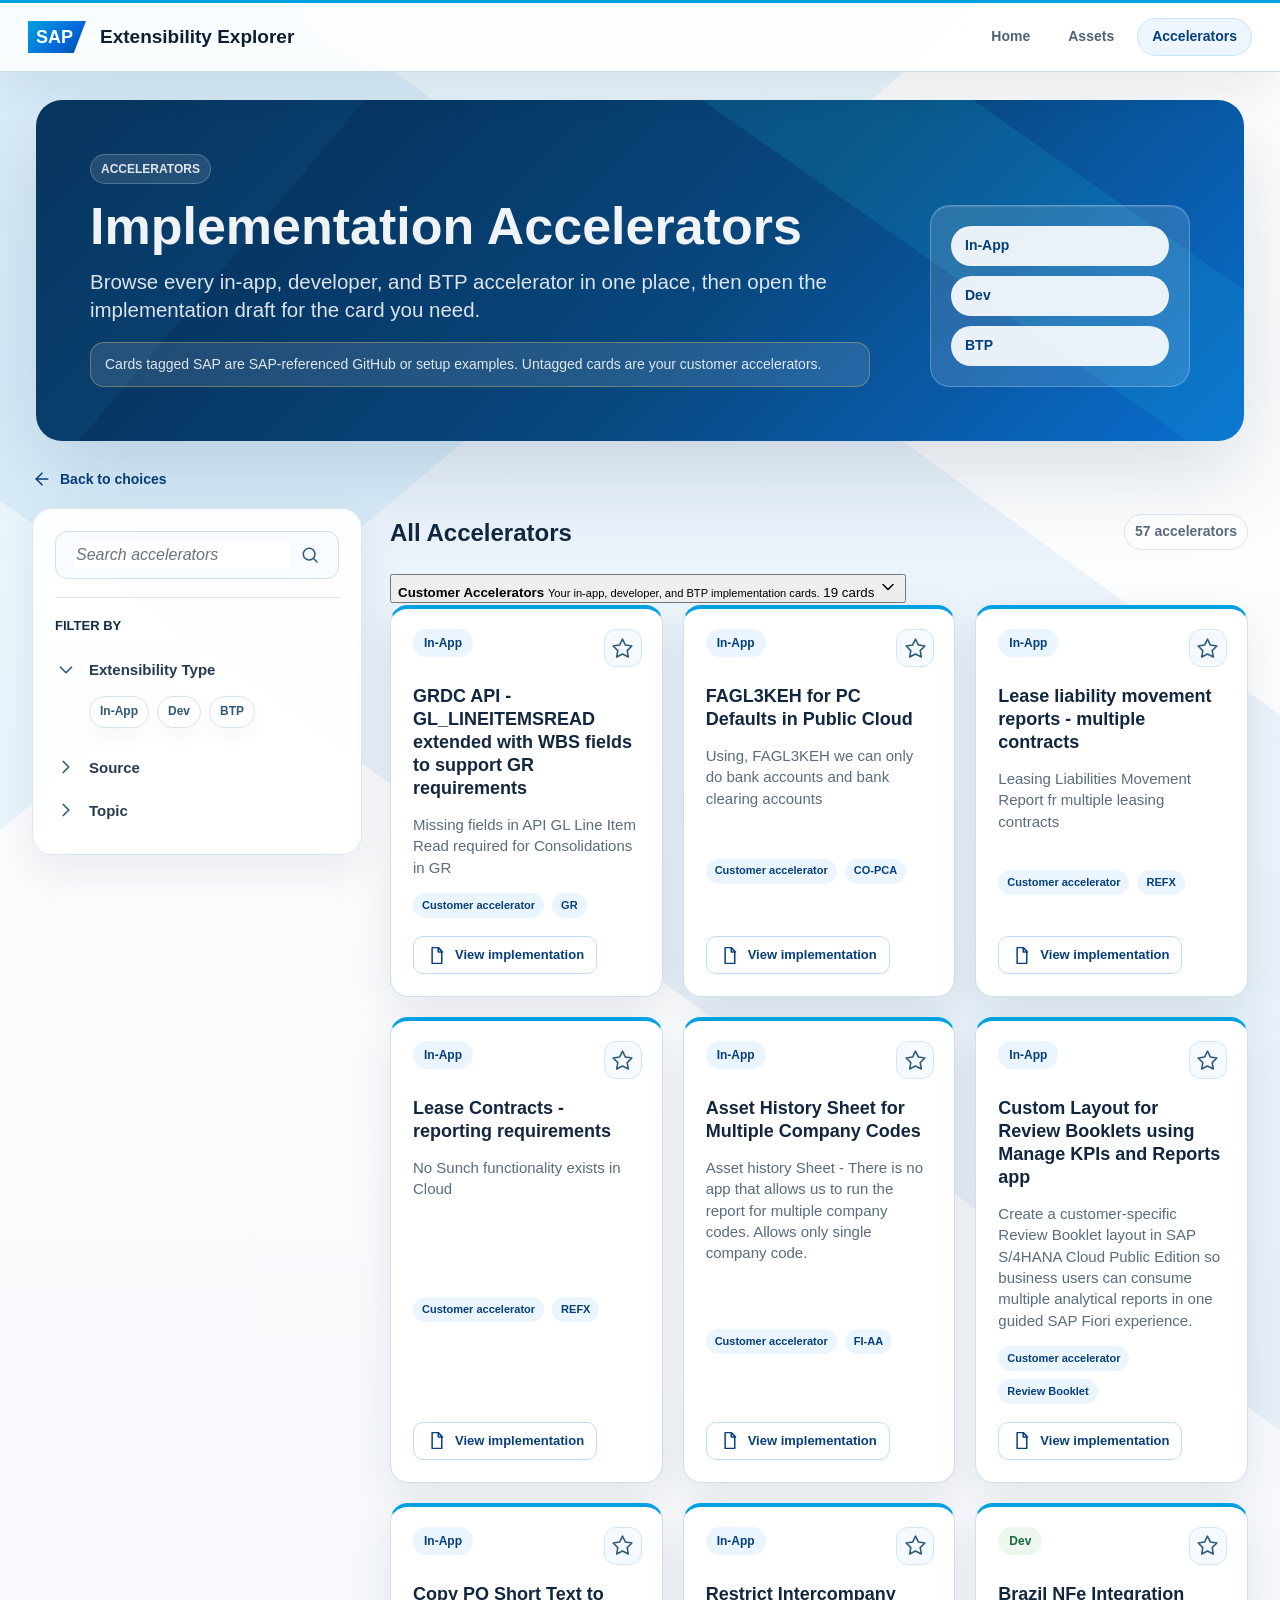
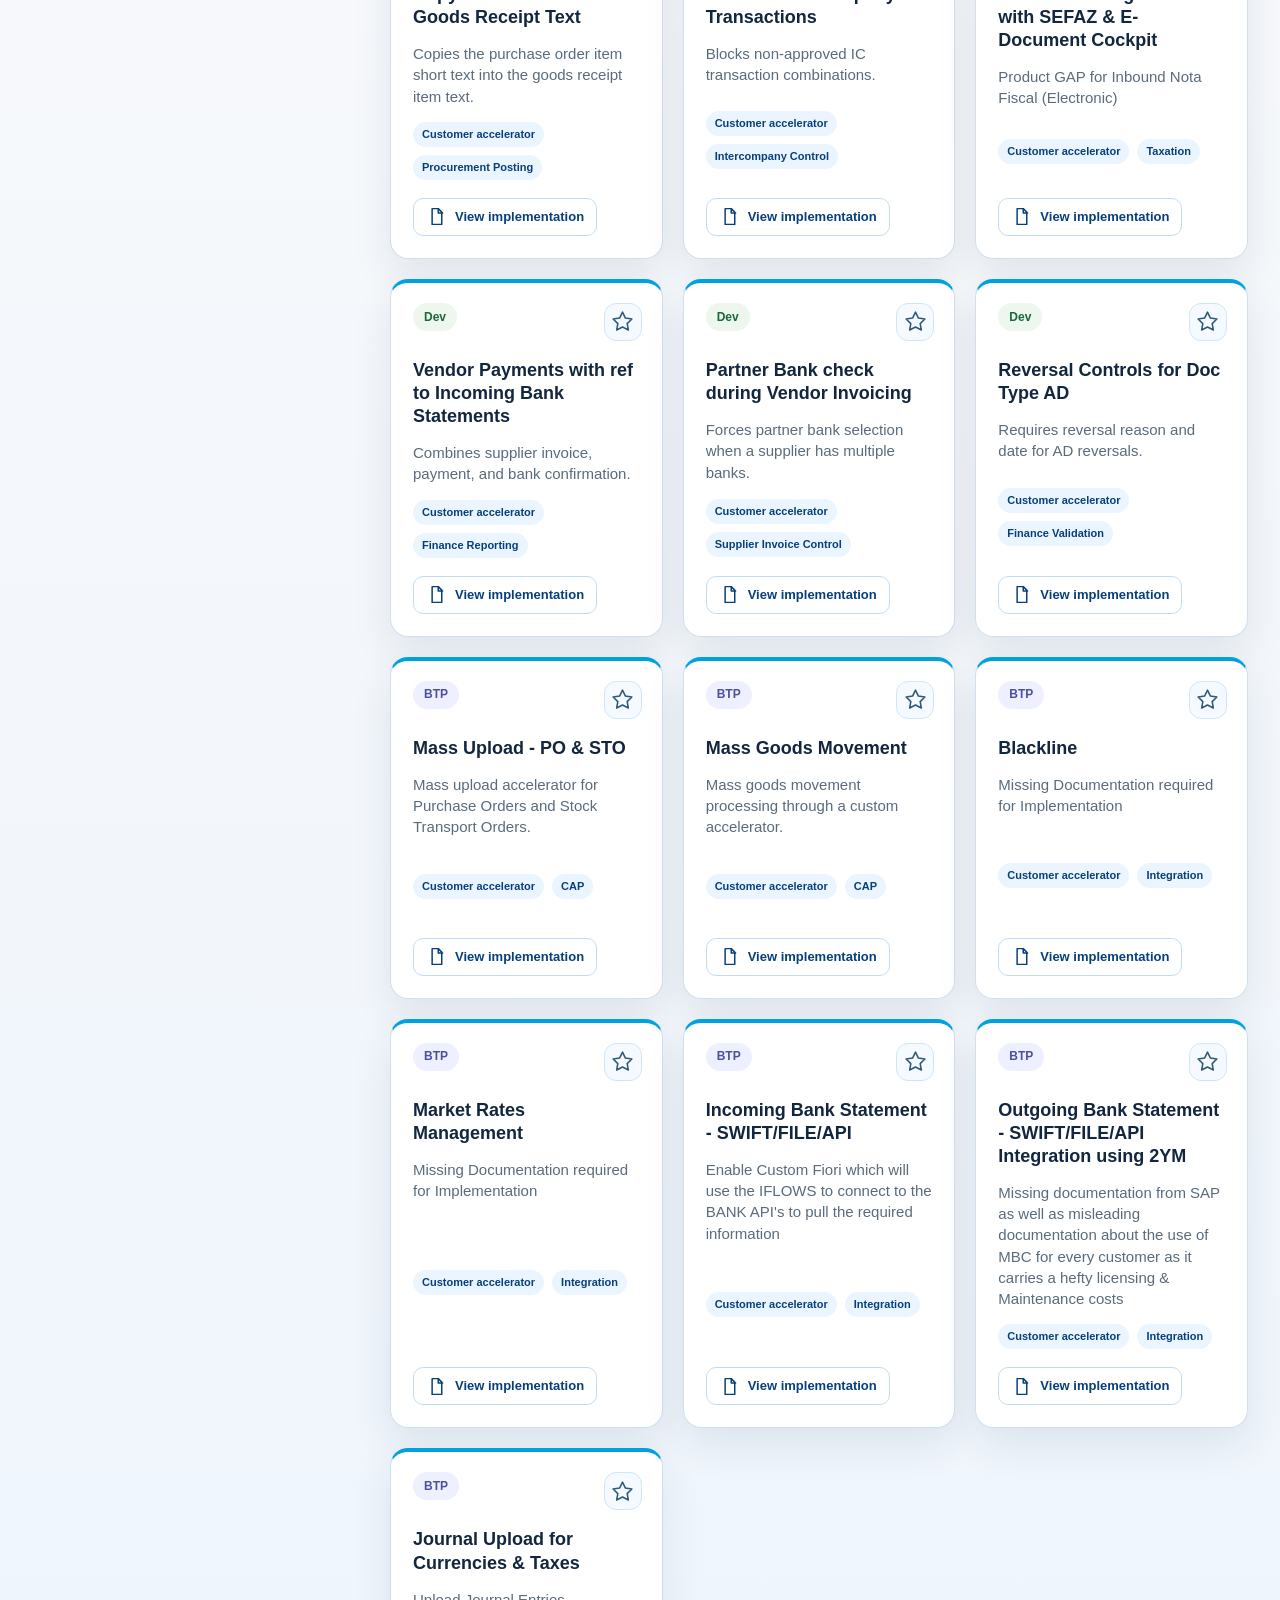
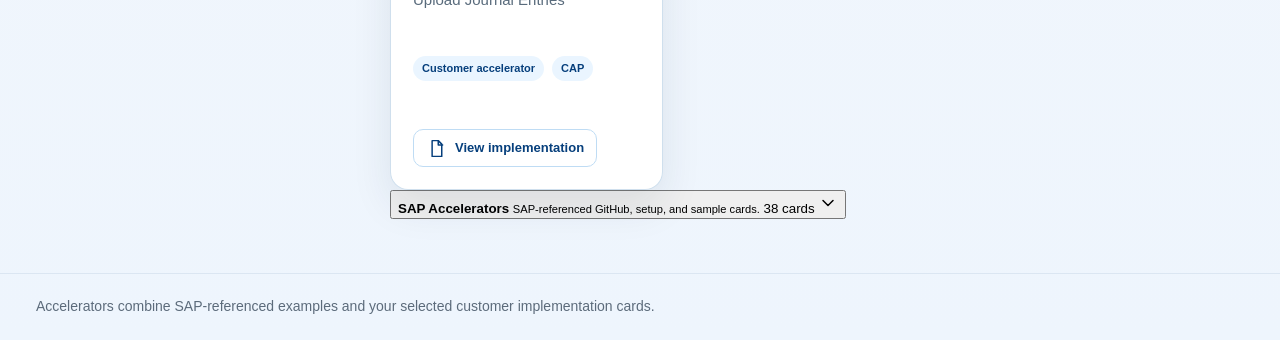
==== commit 33f320a6: "Group accelerator cards by source" ====
--- a/accelerators.html
+++ b/accelerators.html
@@ -75,21 +75,6 @@
             <p id="sampleCount"></p>
           </div>
           <div class="accelerator-groups" id="acceleratorGroups">
-            <section class="accelerator-source-section" data-source-section="sap">
-              <button class="source-section-toggle" type="button" data-accelerator-section="sap" aria-expanded="true">
-                <span>
-                  <strong>SAP Accelerators</strong>
-                  <small>SAP-referenced GitHub, setup, and sample cards.</small>
-                </span>
-                <span class="source-section-count" id="sapAcceleratorCount">0 cards</span>
-                <svg viewBox="0 0 24 24" aria-hidden="true"><path d="m6 9 6 6 6-6" /></svg>
-              </button>
-              <div class="accelerator-section-body" id="sapAcceleratorBody">
-                <div class="sample-grid" id="sapSampleGrid"></div>
-                <p class="empty-state section-empty" id="sapEmptyState" hidden>No matching SAP accelerators found.</p>
-              </div>
-            </section>
-
             <section class="accelerator-source-section" data-source-section="customer">
               <button class="source-section-toggle" type="button" data-accelerator-section="customer" aria-expanded="true">
                 <span>
@@ -102,6 +87,21 @@
               <div class="accelerator-section-body" id="customerAcceleratorBody">
                 <div class="sample-grid" id="customerSampleGrid"></div>
                 <p class="empty-state section-empty" id="customerEmptyState" hidden>No matching customer accelerators found.</p>
+              </div>
+            </section>
+
+            <section class="accelerator-source-section" data-source-section="sap">
+              <button class="source-section-toggle" type="button" data-accelerator-section="sap" aria-expanded="false">
+                <span>
+                  <strong>SAP Accelerators</strong>
+                  <small>SAP-referenced GitHub, setup, and sample cards.</small>
+                </span>
+                <span class="source-section-count" id="sapAcceleratorCount">0 cards</span>
+                <svg viewBox="0 0 24 24" aria-hidden="true"><path d="m6 9 6 6 6-6" /></svg>
+              </button>
+              <div class="accelerator-section-body" id="sapAcceleratorBody" hidden>
+                <div class="sample-grid" id="sapSampleGrid"></div>
+                <p class="empty-state section-empty" id="sapEmptyState" hidden>No matching SAP accelerators found.</p>
               </div>
             </section>
           </div>
--- a/styles.css
+++ b/styles.css
@@ -940,83 +940,6 @@
   gap: 30px;
 }
 
-.accelerator-groups {
-  display: grid;
-  gap: 22px;
-}
-
-.accelerator-source-section {
-  overflow: hidden;
-  border: 1px solid rgba(196, 220, 239, 0.95);
-  border-radius: 18px;
-  background: rgba(255, 255, 255, 0.72);
-  box-shadow: 0 16px 34px rgba(36, 58, 86, 0.07);
-}
-
-.source-section-toggle {
-  display: grid;
-  grid-template-columns: minmax(0, 1fr) auto auto;
-  gap: 14px;
-  align-items: center;
-  width: 100%;
-  padding: 18px 20px;
-  border: 0;
-  background: linear-gradient(135deg, rgba(232, 247, 255, 0.92), rgba(255, 255, 255, 0.96));
-  color: var(--text);
-  cursor: pointer;
-  text-align: left;
-}
-
-.source-section-toggle strong,
-.source-section-toggle small {
-  display: block;
-}
-
-.source-section-toggle strong {
-  margin-bottom: 4px;
-  color: #102841;
-  font-size: 20px;
-  font-weight: 820;
-}
-
-.source-section-toggle small {
-  color: #5b6f82;
-  font-size: 13px;
-  font-weight: 600;
-}
-
-.source-section-toggle svg {
-  width: 22px;
-  height: 22px;
-  color: var(--blue-dark);
-  transition: transform 160ms ease;
-}
-
-.source-section-toggle[aria-expanded="false"] svg {
-  transform: rotate(-90deg);
-}
-
-.source-section-count {
-  display: inline-flex;
-  min-height: 32px;
-  align-items: center;
-  padding: 0 12px;
-  border-radius: 999px;
-  background: #e8f4ff;
-  color: var(--blue-dark);
-  font-size: 13px;
-  font-weight: 850;
-  white-space: nowrap;
-}
-
-.accelerator-section-body {
-  padding: 20px;
-}
-
-.section-empty {
-  margin: 0;
-}
-
 .sample-card {
   display: flex;
   flex-direction: column;
@@ -1032,22 +955,10 @@
   min-height: 360px;
   padding: 112px 26px 28px;
   border: 1px solid #d4e3f0;
+  border-top: 4px solid var(--sap-sky);
   border-radius: 8px;
   background: linear-gradient(180deg, #ffffff 0%, #f8fbff 100%);
   box-shadow: 0 18px 42px rgba(34, 53, 72, 0.11);
-  overflow: hidden;
-  transition: border-color 160ms ease, box-shadow 160ms ease, transform 160ms ease;
-}
-
-.scenario-card::before {
-  content: "";
-  position: absolute;
-  top: 0;
-  right: 0;
-  left: 0;
-  height: 4px;
-  border-radius: 8px 8px 0 0;
-  background: linear-gradient(90deg, var(--sap-sky), var(--blue));
 }
 
 .scenario-card:hover,
@@ -1949,14 +1860,14 @@
   min-height: 342px;
   padding: 76px 22px 22px;
   border: 1px solid rgba(205, 222, 237, 0.95);
+  border-top: 4px solid var(--sap-sky);
   border-radius: 18px;
   background: rgba(255, 255, 255, 0.96);
   box-shadow: 0 16px 42px rgba(22, 42, 70, 0.09);
 }
 
 .scenario-card::before {
-  display: block;
-  border-radius: 18px 18px 0 0;
+  display: none;
 }
 
 .favorite-button {
@@ -2428,7 +2339,7 @@
   position: sticky;
   top: 96px;
   grid-column: 2;
-  grid-row: 1 / span 4;
+  grid-row: 1 / span 3;
 }
 
 .detail-panel h2 {
@@ -2444,6 +2355,36 @@
   font-size: 16px;
 }
 
+.detail-rich {
+  display: grid;
+  gap: 14px;
+}
+
+.detail-rich p {
+  margin: 0;
+}
+
+.detail-rich h3 {
+  margin: 4px 0 -4px;
+  color: #12273f;
+  font-size: 16px;
+  font-weight: 850;
+}
+
+.detail-rich ul,
+.implementation-panel ul {
+  display: grid;
+  gap: 8px;
+  margin: 0;
+  padding-left: 20px;
+  color: #596b7c;
+}
+
+.detail-rich li,
+.implementation-panel ul li {
+  padding-left: 2px;
+}
+
 .implementation-panel ol {
   display: grid;
   gap: 12px;
@@ -2453,22 +2394,48 @@
   counter-reset: step;
 }
 
-.implementation-panel li {
-  position: relative;
+.implementation-panel ol > li {
+  display: grid;
+  grid-template-columns: 30px minmax(0, 1fr);
+  column-gap: 12px;
+  align-items: start;
   min-height: 56px;
-  padding: 14px 14px 14px 58px;
+  padding: 12px 14px;
   border: 1px solid #dbe9f5;
   border-radius: 16px;
   background: #f8fbff;
   color: #32475b;
 }
 
-.implementation-panel li::before {
+.implementation-panel ol > li > span {
+  display: flex;
+  align-items: center;
+  grid-column: 2;
+  min-height: 30px;
+  line-height: 1.4;
+}
+
+.implementation-panel ol > li > ul {
+  grid-column: 2;
+  margin-top: 10px;
+}
+
+.implementation-panel ol > li > ul > li {
+  display: list-item;
+  min-height: auto;
+  padding: 0 0 0 2px;
+  border: 0;
+  border-radius: 0;
+  background: transparent;
+}
+
+.implementation-panel ol > li > ul > li::before {
+  content: none;
+}
+
+.implementation-panel ol > li::before {
   counter-increment: step;
   content: counter(step);
-  position: absolute;
-  left: 14px;
-  top: 14px;
   display: grid;
   place-items: center;
   width: 30px;
@@ -2480,47 +2447,207 @@
   font-weight: 900;
 }
 
-.technical-panel {
-  display: grid;
-  gap: 18px;
-}
-
-.technical-list {
-  display: grid;
+.collapsible-panel {
+  display: grid;
+  gap: 14px;
+}
+
+.detail-accordion-list {
+  display: grid;
+  gap: 12px;
+}
+
+.detail-accordion {
+  overflow: hidden;
+  border: 1px solid #d7e5f1;
+  border-radius: 16px;
+  background: #ffffff;
+}
+
+.detail-accordion summary {
+  display: grid;
+  grid-template-columns: minmax(0, 1fr) auto auto;
+  gap: 12px;
+  align-items: center;
+  min-height: 54px;
+  padding: 14px 16px;
+  color: #173a63;
+  font-size: 15px;
+  font-weight: 850;
+  cursor: pointer;
+  list-style: none;
+}
+
+.detail-accordion summary::-webkit-details-marker {
+  display: none;
+}
+
+.detail-accordion summary > .accordion-chevron {
+  width: 22px;
+  height: 22px;
+  color: var(--blue);
+  transition: transform 160ms ease;
+}
+
+.detail-accordion[open] summary {
+  border-bottom: 1px solid #dbe9f5;
+  background: #f7fbff;
+}
+
+.detail-accordion[open] summary > .accordion-chevron {
+  transform: rotate(90deg);
+}
+
+.detail-accordion-body {
+  display: grid;
+  gap: 14px;
+  padding: 16px;
+  color: #43586d;
+}
+
+.accordion-export-bar {
+  display: flex;
+  justify-content: flex-end;
+  gap: 8px;
+}
+
+.excel-download-button {
+  position: relative;
+  display: inline-grid;
+  place-items: center;
+  width: 42px;
+  height: 38px;
+  border: 1px solid #b8dfc8;
+  border-radius: 10px;
+  background: #eefaf2;
+  color: #0f6b3d;
+  cursor: pointer;
+}
+
+.excel-download-badge {
+  position: absolute;
+  right: 3px;
+  bottom: 2px;
+  min-width: 18px;
+  padding: 0 3px;
+  border-radius: 5px;
+  background: #ffffff;
+  color: #075a31;
+  font-size: 8px;
+  font-weight: 900;
+  line-height: 1.45;
+}
+
+.excel-download-button svg {
+  width: 22px;
+  height: 22px;
+  fill: none;
+  stroke: currentColor;
+  stroke-linecap: round;
+  stroke-linejoin: round;
+  stroke-width: 1.9;
+}
+
+.excel-download-button:hover {
+  border-color: #78bd92;
+  background: #ddf5e6;
+  color: #075a31;
+}
+
+.excel-download-button:focus-visible {
+  outline: 3px solid rgba(30, 129, 73, 0.28);
+  outline-offset: 3px;
+}
+
+.detail-accordion-body h3,
+.detail-accordion-body h4 {
+  margin: 0;
+  color: #12273f;
+}
+
+.detail-accordion-body h3 {
+  font-size: 18px;
+}
+
+.detail-accordion-body h4 {
+  font-size: 15px;
+}
+
+.detail-accordion-body p,
+.detail-accordion-body ul {
+  margin: 0;
+}
+
+.detail-accordion-body ul {
+  display: grid;
+  gap: 8px;
+  padding-left: 20px;
+}
+
+.field-list {
+  display: grid;
+  gap: 8px;
+  margin: 0;
+}
+
+.field-list div {
+  display: grid;
+  grid-template-columns: minmax(160px, 230px) minmax(0, 1fr);
   gap: 10px;
+}
+
+.field-list dt {
+  color: #12273f;
+  font-weight: 850;
+}
+
+.field-list dd {
   margin: 0;
-  padding-left: 20px;
-  color: #32475b;
-}
-
-.technical-list li::marker {
-  color: var(--blue);
-}
-
-.code-note {
-  overflow: hidden;
-  border: 1px solid #d6e6f4;
-  border-radius: 16px;
-  background: #0f1f31;
-}
-
-.code-note p {
-  margin: 0;
-  padding: 12px 16px;
-  border-bottom: 1px solid rgba(255, 255, 255, 0.12);
-  color: #d8ebff;
+}
+
+.detail-table-wrap {
+  overflow-x: auto;
+  border: 1px solid #dbe9f5;
+  border-radius: 14px;
+}
+
+.detail-table {
+  width: 100%;
+  min-width: 760px;
+  border-collapse: collapse;
+  background: #ffffff;
+}
+
+.detail-table th,
+.detail-table td {
+  padding: 11px 12px;
+  border-bottom: 1px solid #e3edf7;
+  text-align: left;
+  vertical-align: top;
   font-size: 13px;
-  font-weight: 850;
-}
-
-.code-note pre {
-  max-height: 420px;
-  margin: 0;
-  padding: 18px;
-  overflow: auto;
-  color: #f2f7ff;
-  font: 13px/1.55 Consolas, "Courier New", monospace;
-  white-space: pre;
+  line-height: 1.4;
+}
+
+.detail-table th {
+  background: #eef7ff;
+  color: #174066;
+  font-weight: 900;
+}
+
+.detail-table tr:last-child td {
+  border-bottom: 0;
+}
+
+.detail-code {
+  display: inline-flex;
+  max-width: 100%;
+  padding: 2px 6px;
+  border-radius: 6px;
+  background: #eef6ff;
+  color: #0c477c;
+  font-family: Consolas, "Courier New", monospace;
+  font-size: 0.92em;
+  overflow-wrap: anywhere;
 }
 
 .source-link {
@@ -2542,6 +2669,23 @@
 .source-link:hover {
   border-color: var(--blue);
   background: #eef7ff;
+}
+
+.source-link strong,
+.source-link small {
+  display: block;
+}
+
+.source-link strong {
+  color: #173a63;
+}
+
+.source-link span small {
+  margin-top: 4px;
+  color: #6b7d90;
+  font-size: 12px;
+  font-weight: 650;
+  line-height: 1.35;
 }
 
 .source-placeholder {
@@ -3037,12 +3181,76 @@
   .library-panel,
   .detail-hero,
   .detail-panel {
-    padding: 22px;
+    padding: 18px;
     border-radius: 18px;
   }
 
   .detail-hero h1 {
-    font-size: 32px;
+    font-size: 26px;
+    overflow-wrap: anywhere;
+  }
+
+  body[data-page="detail"] {
+    overflow-x: hidden;
+  }
+
+  .detail-page,
+  .detail-grid,
+  .detail-hero,
+  .detail-hero > div,
+  .detail-panel,
+  .detail-rich,
+  .detail-accordion,
+  .detail-accordion-body,
+  .source-link {
+    min-width: 0;
+    max-width: 100%;
+  }
+
+  .detail-page {
+    width: calc(100% - 20px);
+  }
+
+  .detail-hero {
+    gap: 18px;
+  }
+
+  .detail-hero p,
+  .detail-panel p,
+  .detail-rich li,
+  .detail-accordion-body li,
+  .field-list dd,
+  .source-link,
+  .implementation-panel ol > li > span,
+  .implementation-panel ol > li > ul > li {
+    overflow-wrap: anywhere;
+  }
+
+  .field-list div {
+    grid-template-columns: 1fr;
+    gap: 4px;
+  }
+
+  .detail-actions {
+    width: 100%;
+    align-items: stretch;
+  }
+
+  .primary-action,
+  .secondary-action {
+    max-width: 100%;
+    white-space: normal;
+  }
+
+  .implementation-panel ol > li {
+    grid-template-columns: 28px minmax(0, 1fr);
+    column-gap: 10px;
+    padding: 10px;
+  }
+
+  .implementation-panel ol > li::before {
+    width: 28px;
+    height: 28px;
   }
 
   .asset-stat-panel {
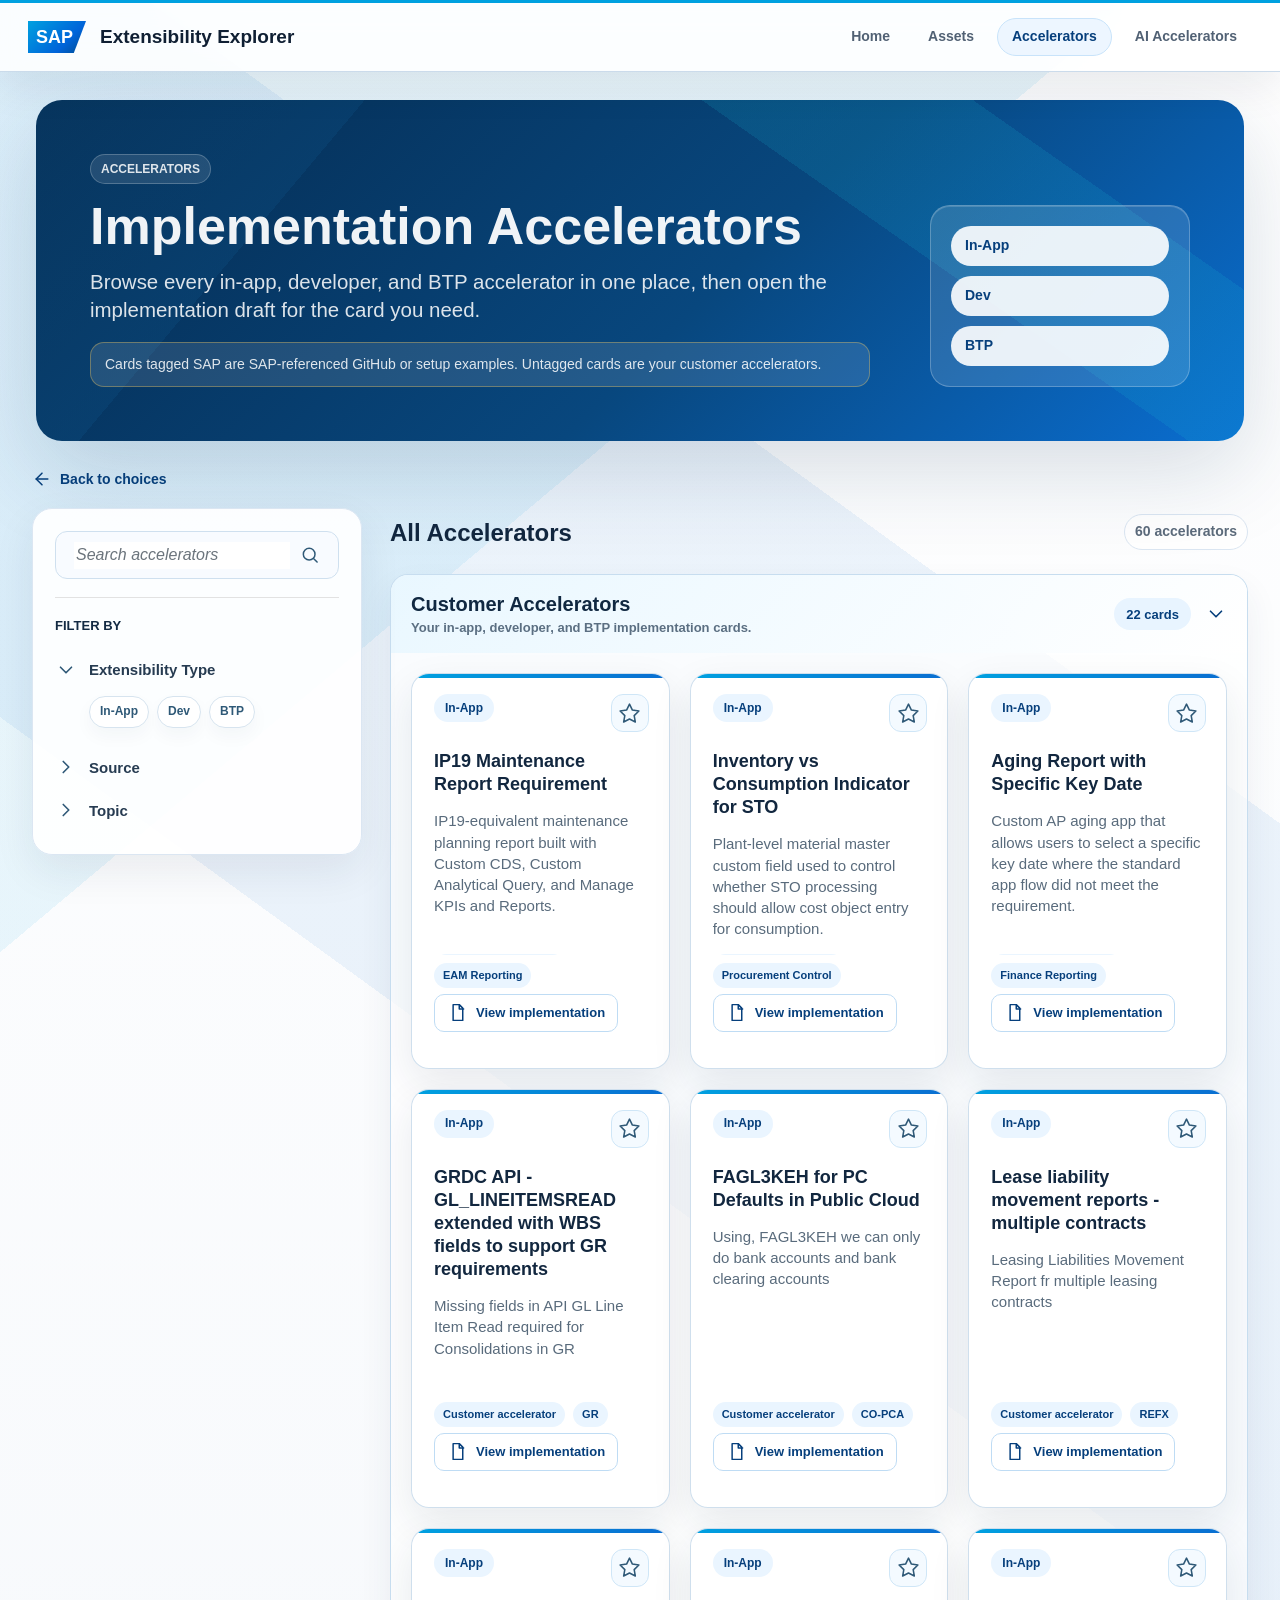
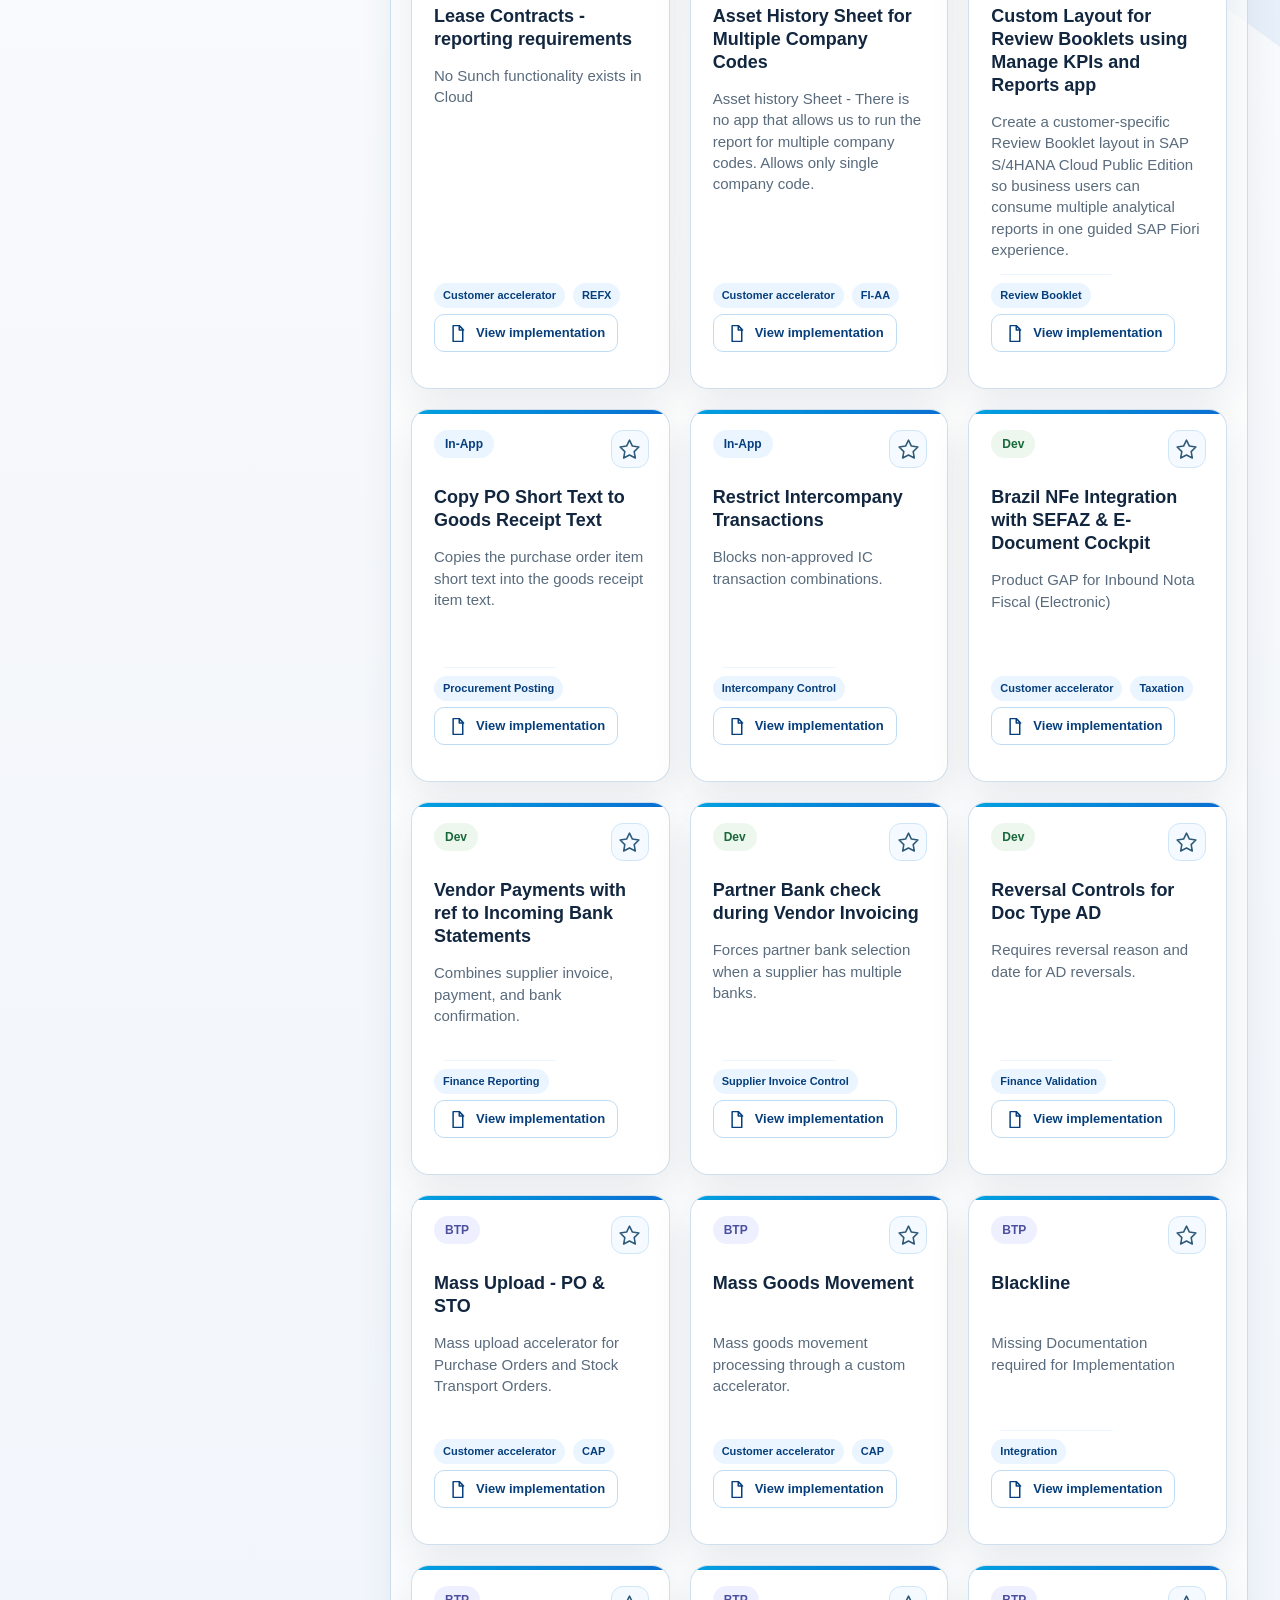
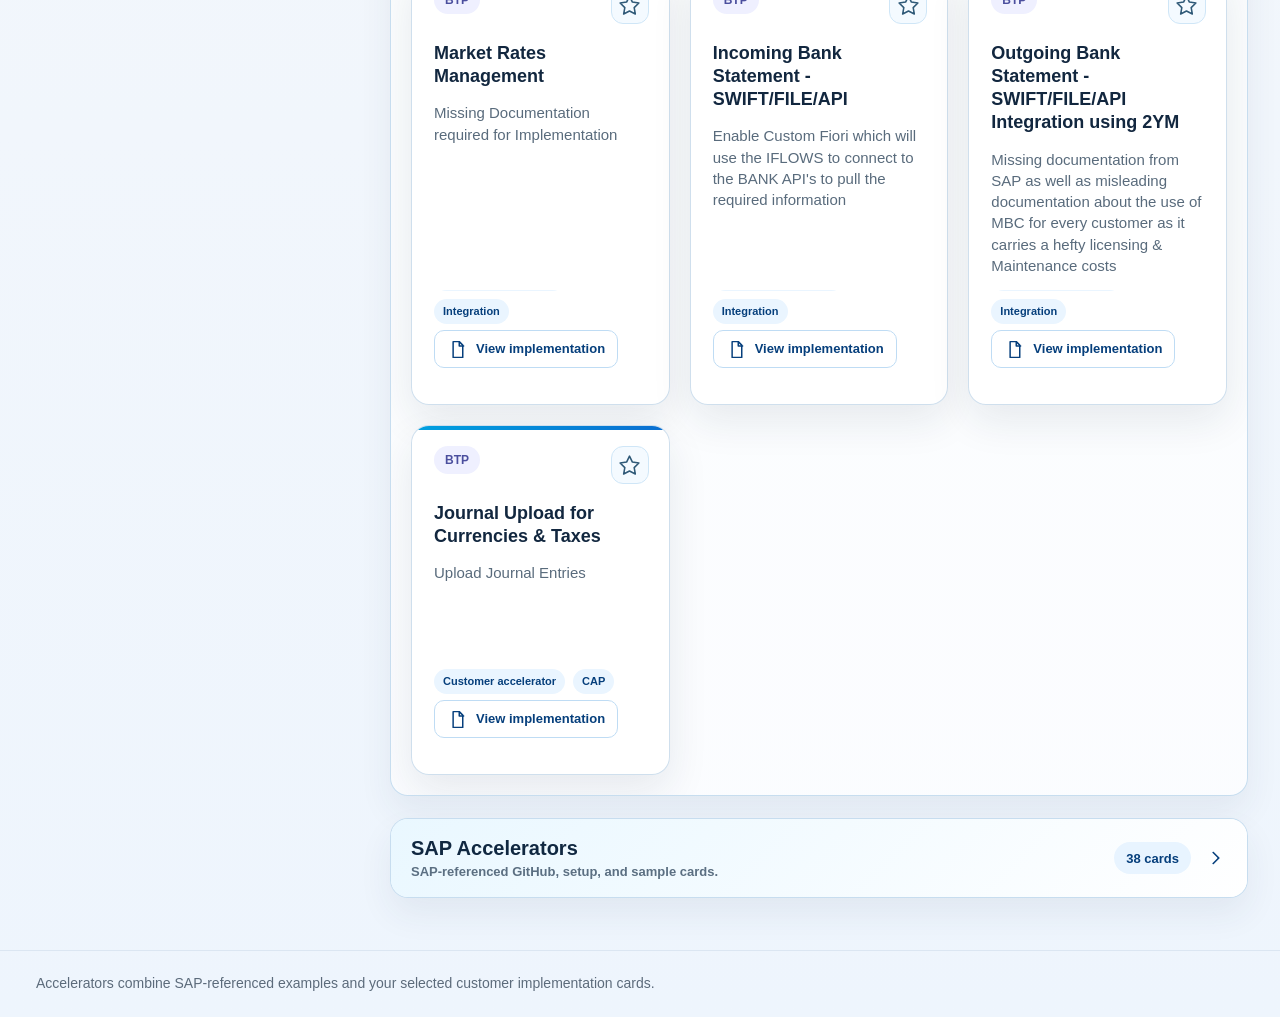
==== commit 472b92b3: "Publish AI accelerator updates" ====
--- a/accelerators.html
+++ b/accelerators.html
@@ -16,6 +16,7 @@
         <a href="index.html">Home</a>
         <a href="assets.html">Assets</a>
         <a class="active" href="accelerators.html">Accelerators</a>
+        <a href="ai-accelerators.html" data-ai-nav>AI Accelerators</a>
       </nav>
     </header>
 
--- a/styles.css
+++ b/styles.css
@@ -940,6 +940,83 @@
   gap: 30px;
 }
 
+.accelerator-groups {
+  display: grid;
+  gap: 22px;
+}
+
+.accelerator-source-section {
+  overflow: hidden;
+  border: 1px solid rgba(196, 220, 239, 0.95);
+  border-radius: 18px;
+  background: rgba(255, 255, 255, 0.72);
+  box-shadow: 0 16px 34px rgba(36, 58, 86, 0.07);
+}
+
+.source-section-toggle {
+  display: grid;
+  grid-template-columns: minmax(0, 1fr) auto auto;
+  gap: 14px;
+  align-items: center;
+  width: 100%;
+  padding: 18px 20px;
+  border: 0;
+  background: linear-gradient(135deg, rgba(232, 247, 255, 0.92), rgba(255, 255, 255, 0.96));
+  color: var(--text);
+  cursor: pointer;
+  text-align: left;
+}
+
+.source-section-toggle strong,
+.source-section-toggle small {
+  display: block;
+}
+
+.source-section-toggle strong {
+  margin-bottom: 4px;
+  color: #102841;
+  font-size: 20px;
+  font-weight: 820;
+}
+
+.source-section-toggle small {
+  color: #5b6f82;
+  font-size: 13px;
+  font-weight: 600;
+}
+
+.source-section-toggle svg {
+  width: 22px;
+  height: 22px;
+  color: var(--blue-dark);
+  transition: transform 160ms ease;
+}
+
+.source-section-toggle[aria-expanded="false"] svg {
+  transform: rotate(-90deg);
+}
+
+.source-section-count {
+  display: inline-flex;
+  min-height: 32px;
+  align-items: center;
+  padding: 0 12px;
+  border-radius: 999px;
+  background: #e8f4ff;
+  color: var(--blue-dark);
+  font-size: 13px;
+  font-weight: 850;
+  white-space: nowrap;
+}
+
+.accelerator-section-body {
+  padding: 20px;
+}
+
+.section-empty {
+  margin: 0;
+}
+
 .sample-card {
   display: flex;
   flex-direction: column;
@@ -955,10 +1032,22 @@
   min-height: 360px;
   padding: 112px 26px 28px;
   border: 1px solid #d4e3f0;
-  border-top: 4px solid var(--sap-sky);
   border-radius: 8px;
   background: linear-gradient(180deg, #ffffff 0%, #f8fbff 100%);
   box-shadow: 0 18px 42px rgba(34, 53, 72, 0.11);
+  overflow: hidden;
+  transition: border-color 160ms ease, box-shadow 160ms ease, transform 160ms ease;
+}
+
+.scenario-card::before {
+  content: "";
+  position: absolute;
+  top: 0;
+  right: 0;
+  left: 0;
+  height: 4px;
+  border-radius: 8px 8px 0 0;
+  background: linear-gradient(90deg, var(--sap-sky), var(--blue));
 }
 
 .scenario-card:hover,
@@ -1854,20 +1943,25 @@
 .scenario-browser .sample-grid {
   grid-template-columns: repeat(3, minmax(240px, 1fr));
   gap: 20px;
+  align-items: stretch;
 }
 
 .scenario-card {
+  display: grid;
+  grid-template-rows: auto auto minmax(18px, 1fr) auto auto;
+  row-gap: 14px;
+  height: 100%;
   min-height: 342px;
   padding: 76px 22px 22px;
   border: 1px solid rgba(205, 222, 237, 0.95);
-  border-top: 4px solid var(--sap-sky);
   border-radius: 18px;
   background: rgba(255, 255, 255, 0.96);
   box-shadow: 0 16px 42px rgba(22, 42, 70, 0.09);
 }
 
 .scenario-card::before {
-  display: none;
+  display: block;
+  border-radius: 18px 18px 0 0;
 }
 
 .favorite-button {
@@ -1930,7 +2024,8 @@
 
 .scenario-card h3 {
   max-width: 100%;
-  margin-bottom: 14px;
+  min-height: 46px;
+  margin: 0;
   color: #12273f;
   font-size: 18px;
   font-weight: 740;
@@ -1938,6 +2033,8 @@
 }
 
 .scenario-card .sample-description {
+  min-height: 84px;
+  margin: 0;
   color: #596b7c;
   font-size: 15px;
   line-height: 1.42;
@@ -1952,13 +2049,16 @@
   position: absolute;
   left: 20px;
   right: 20px;
-  bottom: 78px;
+  bottom: 168px;
+  z-index: 3;
   display: block;
+  max-height: 150px;
   margin: 0;
   padding: 14px;
   border: 1px solid #b9dff8;
   background: rgba(255, 255, 255, 0.96);
   box-shadow: 0 18px 38px rgba(22, 42, 70, 0.16);
+  overflow: auto;
   opacity: 0;
   pointer-events: none;
   transform: translateY(8px);
@@ -1977,9 +2077,23 @@
   font-size: 11px;
 }
 
+.scenario-card .meta-row {
+  position: relative;
+  z-index: 2;
+  align-self: end;
+  align-content: end;
+  height: 34px;
+  margin: 0;
+  overflow: hidden;
+}
+
 .setup-link {
+  position: relative;
+  z-index: 2;
+  justify-self: start;
   gap: 8px;
   min-height: 38px;
+  margin-top: -8px;
   padding: 0 12px;
   border: 1px solid #bfdcf4;
   border-radius: 10px;
@@ -2033,11 +2147,11 @@
 }
 
 .library-heading {
-  display: flex;
-  justify-content: space-between;
-  gap: 20px;
-  align-items: end;
+  display: grid;
+  justify-items: start;
+  gap: 8px;
   margin-bottom: 18px;
+  text-align: left;
 }
 
 .library-heading h2 {
@@ -2048,15 +2162,16 @@
 }
 
 .library-heading p {
-  max-width: 660px;
+  max-width: 780px;
   margin: 0;
   color: #5f7082;
   font-size: 15px;
+  line-height: 1.45;
 }
 
 .library-grid {
   display: grid;
-  grid-template-columns: repeat(2, minmax(0, 1fr));
+  grid-template-columns: repeat(3, minmax(0, 1fr));
   gap: 18px;
 }
 
@@ -2086,6 +2201,18 @@
     #ffffff;
 }
 
+.ai-library-card {
+  background:
+    linear-gradient(135deg, rgba(92, 83, 229, 0.14), transparent 40%),
+    #ffffff;
+}
+
+.ai-library-card .library-icon {
+  border-color: #d5d1ff;
+  background: #f2f0ff;
+  color: #5b4bd6;
+}
+
 .library-icon {
   display: grid;
   place-items: center;
@@ -2119,6 +2246,10 @@
 .detail-page {
   width: min(1320px, calc(100% - 72px));
   margin: 0 auto;
+}
+
+body[data-page="detail"] .detail-page {
+  width: min(1920px, calc(100% - 48px));
 }
 
 .assets-hero .scenario-hero-inner {
@@ -2152,13 +2283,16 @@
   display: grid;
   grid-template-columns: repeat(3, minmax(240px, 1fr));
   gap: 18px;
+  align-items: stretch;
 }
 
 .asset-card {
   position: relative;
-  display: flex;
-  flex-direction: column;
-  min-height: 218px;
+  display: grid;
+  grid-template-rows: auto auto auto minmax(16px, 1fr) auto auto;
+  row-gap: 12px;
+  height: 100%;
+  min-height: 280px;
   padding: 20px;
   overflow: hidden;
   border: 1px solid rgba(205, 222, 237, 0.95);
@@ -2188,7 +2322,7 @@
   width: fit-content;
   min-height: 28px;
   align-items: center;
-  margin-bottom: 18px;
+  margin-bottom: 0;
   padding: 0 10px;
   border-radius: 999px;
   background: #eaf5ff;
@@ -2208,14 +2342,15 @@
 }
 
 .asset-card h3 {
-  margin-bottom: 10px;
+  margin: 0;
   color: #12273f;
   font-size: 19px;
   line-height: 1.22;
 }
 
 .asset-card p {
-  margin-bottom: 16px;
+  min-height: 58px;
+  margin: 0;
   color: #596b7c;
   font-size: 14px;
   line-height: 1.38;
@@ -2226,7 +2361,16 @@
 }
 
 .asset-card .meta-row {
-  margin-top: auto;
+  align-self: end;
+  align-content: end;
+  height: 34px;
+  margin: 0;
+  overflow: hidden;
+}
+
+.asset-card .setup-link {
+  justify-self: start;
+  margin-top: -6px;
 }
 
 .asset-browser.filters-collapsed {
@@ -2243,9 +2387,9 @@
 
 .detail-hero {
   display: grid;
-  grid-template-columns: minmax(0, 1fr) auto;
-  gap: 28px;
-  align-items: end;
+  grid-template-columns: minmax(0, 1fr);
+  gap: 20px;
+  align-items: start;
   margin-bottom: 24px;
   padding: 38px;
   border-radius: 26px;
@@ -2277,7 +2421,7 @@
 }
 
 .detail-hero p {
-  max-width: 820px;
+  max-width: none;
   margin: 0;
   color: #526479;
   font-size: 18px;
@@ -2288,6 +2432,7 @@
   display: flex;
   gap: 10px;
   flex-wrap: wrap;
+  justify-self: end;
   justify-content: flex-end;
 }
 
@@ -2339,7 +2484,7 @@
   position: sticky;
   top: 96px;
   grid-column: 2;
-  grid-row: 1 / span 3;
+  grid-row: 1 / -1;
 }
 
 .detail-panel h2 {
@@ -2383,6 +2528,52 @@
 .detail-rich li,
 .implementation-panel ul li {
   padding-left: 2px;
+}
+
+.detail-group-panel {
+  display: grid;
+  gap: 18px;
+}
+
+.detail-group-stack {
+  display: grid;
+  gap: 22px;
+}
+
+.detail-group-subsection {
+  display: grid;
+  gap: 12px;
+}
+
+.detail-group-heading {
+  display: flex;
+  align-items: center;
+  justify-content: space-between;
+  gap: 14px;
+}
+
+.detail-group-heading h3 {
+  margin: 0;
+  color: #12273f;
+  font-size: 17px;
+  font-weight: 850;
+}
+
+.implementation-plan-section,
+.implementation-roadmap-section {
+  display: grid;
+  gap: 12px;
+}
+
+.implementation-roadmap-section {
+  margin-top: 24px;
+}
+
+.implementation-panel h3 {
+  margin: 0;
+  color: #12273f;
+  font-size: 16px;
+  font-weight: 850;
 }
 
 .implementation-panel ol {
@@ -2447,6 +2638,49 @@
   font-weight: 900;
 }
 
+.technical-panel {
+  display: grid;
+  gap: 18px;
+}
+
+.technical-list {
+  display: grid;
+  gap: 10px;
+  margin: 0;
+  padding-left: 20px;
+  color: #32475b;
+}
+
+.technical-list li::marker {
+  color: var(--blue);
+}
+
+.code-note {
+  overflow: hidden;
+  border: 1px solid #d6e6f4;
+  border-radius: 16px;
+  background: #0f1f31;
+}
+
+.code-note p {
+  margin: 0;
+  padding: 12px 16px;
+  border-bottom: 1px solid rgba(255, 255, 255, 0.12);
+  color: #d8ebff;
+  font-size: 13px;
+  font-weight: 850;
+}
+
+.code-note pre {
+  max-height: 420px;
+  margin: 0;
+  padding: 18px;
+  overflow: auto;
+  color: #f2f7ff;
+  font: 13px/1.55 Consolas, "Courier New", monospace;
+  white-space: pre;
+}
+
 .collapsible-panel {
   display: grid;
   gap: 14px;
@@ -2466,7 +2700,7 @@
 
 .detail-accordion summary {
   display: grid;
-  grid-template-columns: minmax(0, 1fr) auto auto;
+  grid-template-columns: minmax(0, 1fr) minmax(104px, auto) 28px;
   gap: 12px;
   align-items: center;
   min-height: 54px;
@@ -2483,6 +2717,7 @@
 }
 
 .detail-accordion summary > .accordion-chevron {
+  justify-self: center;
   width: 22px;
   height: 22px;
   color: var(--blue);
@@ -2509,6 +2744,7 @@
   display: flex;
   justify-content: flex-end;
   gap: 8px;
+  min-width: 104px;
 }
 
 .excel-download-button {
@@ -2584,6 +2820,166 @@
   padding-left: 20px;
 }
 
+.working-example {
+  display: grid;
+  gap: 14px;
+}
+
+.working-example-gallery {
+  display: grid;
+  grid-template-columns: repeat(auto-fit, minmax(min(320px, 100%), 1fr));
+  gap: 12px;
+}
+
+.working-example-gallery figure {
+  display: grid;
+  gap: 8px;
+  margin: 0;
+  align-content: start;
+}
+
+.working-example-gallery img {
+  display: block;
+  width: 100%;
+  height: auto;
+  border: 1px solid #d7e7f3;
+  border-radius: 12px;
+  background: #ffffff;
+  object-fit: contain;
+  padding: 8px;
+}
+
+.previewable-image {
+  cursor: zoom-in;
+}
+
+.previewable-image:focus-visible {
+  outline: 3px solid rgba(0, 112, 242, 0.32);
+  outline-offset: 4px;
+}
+
+.working-example-gallery figcaption {
+  color: #5b7084;
+  font-size: 13px;
+  line-height: 1.45;
+}
+
+.implementation-roadmap-gallery {
+  grid-template-columns: minmax(0, 1fr);
+}
+
+.implementation-roadmap-gallery img {
+  object-fit: contain;
+  background: #ffffff;
+  max-height: 720px;
+}
+
+.image-lightbox[hidden] {
+  display: none;
+}
+
+.image-lightbox {
+  position: fixed;
+  inset: 0;
+  z-index: 1000;
+  display: grid;
+  place-items: center;
+  padding: 28px;
+}
+
+.image-lightbox-open {
+  overflow: hidden;
+}
+
+.image-lightbox-backdrop {
+  position: absolute;
+  inset: 0;
+  background: rgba(9, 24, 42, 0.76);
+  backdrop-filter: blur(3px);
+}
+
+.image-lightbox-dialog {
+  position: relative;
+  z-index: 1;
+  display: grid;
+  width: min(1480px, 96vw);
+  max-height: 92vh;
+  padding: 18px;
+  border: 1px solid rgba(214, 231, 244, 0.72);
+  border-radius: 18px;
+  background: #ffffff;
+  box-shadow: 0 28px 80px rgba(3, 20, 38, 0.42);
+}
+
+.image-lightbox-dialog figure {
+  display: grid;
+  gap: 12px;
+  margin: 0;
+}
+
+.image-lightbox-dialog img {
+  width: 100%;
+  max-height: calc(92vh - 96px);
+  border: 1px solid #d7e7f3;
+  border-radius: 12px;
+  background: #ffffff;
+  object-fit: contain;
+}
+
+.image-lightbox-dialog figcaption {
+  color: #34495e;
+  font-size: 14px;
+  line-height: 1.45;
+}
+
+.image-lightbox-close {
+  position: absolute;
+  top: 12px;
+  right: 12px;
+  z-index: 2;
+  display: grid;
+  place-items: center;
+  width: 42px;
+  height: 42px;
+  border: 1px solid #d4e4f1;
+  border-radius: 999px;
+  background: #ffffff;
+  color: #17324d;
+  box-shadow: 0 12px 28px rgba(22, 42, 70, 0.18);
+  cursor: pointer;
+}
+
+.image-lightbox-close svg {
+  width: 22px;
+  height: 22px;
+  fill: none;
+  stroke: currentColor;
+  stroke-linecap: round;
+  stroke-linejoin: round;
+  stroke-width: 2;
+}
+
+.image-lightbox-close:hover {
+  border-color: #9cc7e5;
+  color: var(--blue);
+}
+
+.image-lightbox-close:focus-visible {
+  outline: 3px solid rgba(0, 112, 242, 0.32);
+  outline-offset: 3px;
+}
+
+.working-example-steps {
+  display: grid;
+  gap: 10px;
+  margin: 0;
+  padding-left: 22px;
+}
+
+.working-example-steps li {
+  padding-left: 4px;
+}
+
 .field-list {
   display: grid;
   gap: 8px;
@@ -2676,8 +3072,14 @@
   display: block;
 }
 
+.source-link > span {
+  min-width: 0;
+}
+
 .source-link strong {
   color: #173a63;
+  line-height: 1.35;
+  overflow-wrap: anywhere;
 }
 
 .source-link span small {
@@ -2686,6 +3088,7 @@
   font-size: 12px;
   font-weight: 650;
   line-height: 1.35;
+  overflow-wrap: anywhere;
 }
 
 .source-placeholder {
@@ -3017,6 +3420,10 @@
     width: min(100% - 28px, 1120px);
   }
 
+  body[data-page="detail"] .detail-page {
+    width: min(100% - 28px, 1120px);
+  }
+
   .scenario-hero-inner {
     grid-template-columns: 1fr;
     padding: 34px;
@@ -3211,6 +3618,31 @@
     width: calc(100% - 20px);
   }
 
+  body[data-page="detail"] .detail-page {
+    width: calc(100% - 20px);
+  }
+
+  .image-lightbox {
+    padding: 10px;
+  }
+
+  .image-lightbox-dialog {
+    width: min(100%, 96vw);
+    padding: 10px;
+    border-radius: 14px;
+  }
+
+  .image-lightbox-dialog img {
+    max-height: calc(92vh - 86px);
+  }
+
+  .image-lightbox-close {
+    top: 8px;
+    right: 8px;
+    width: 38px;
+    height: 38px;
+  }
+
   .detail-hero {
     gap: 18px;
   }
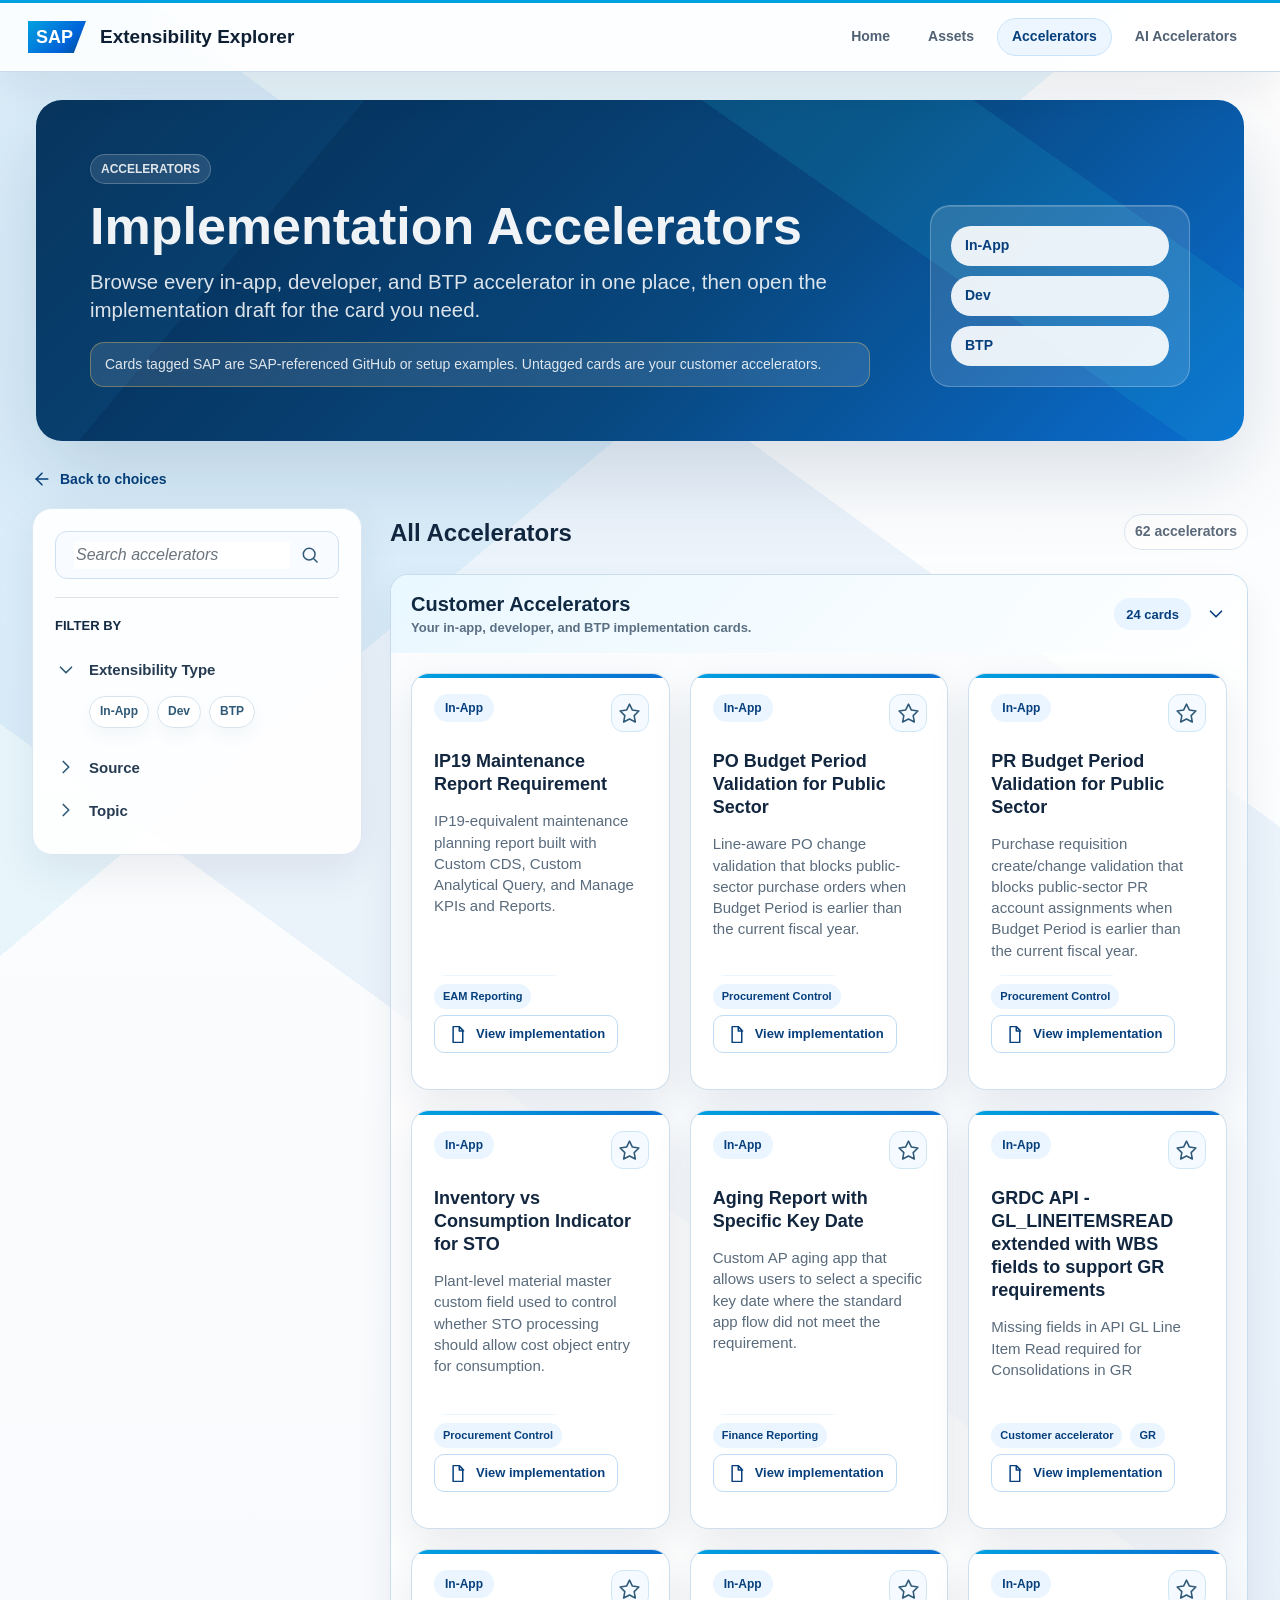
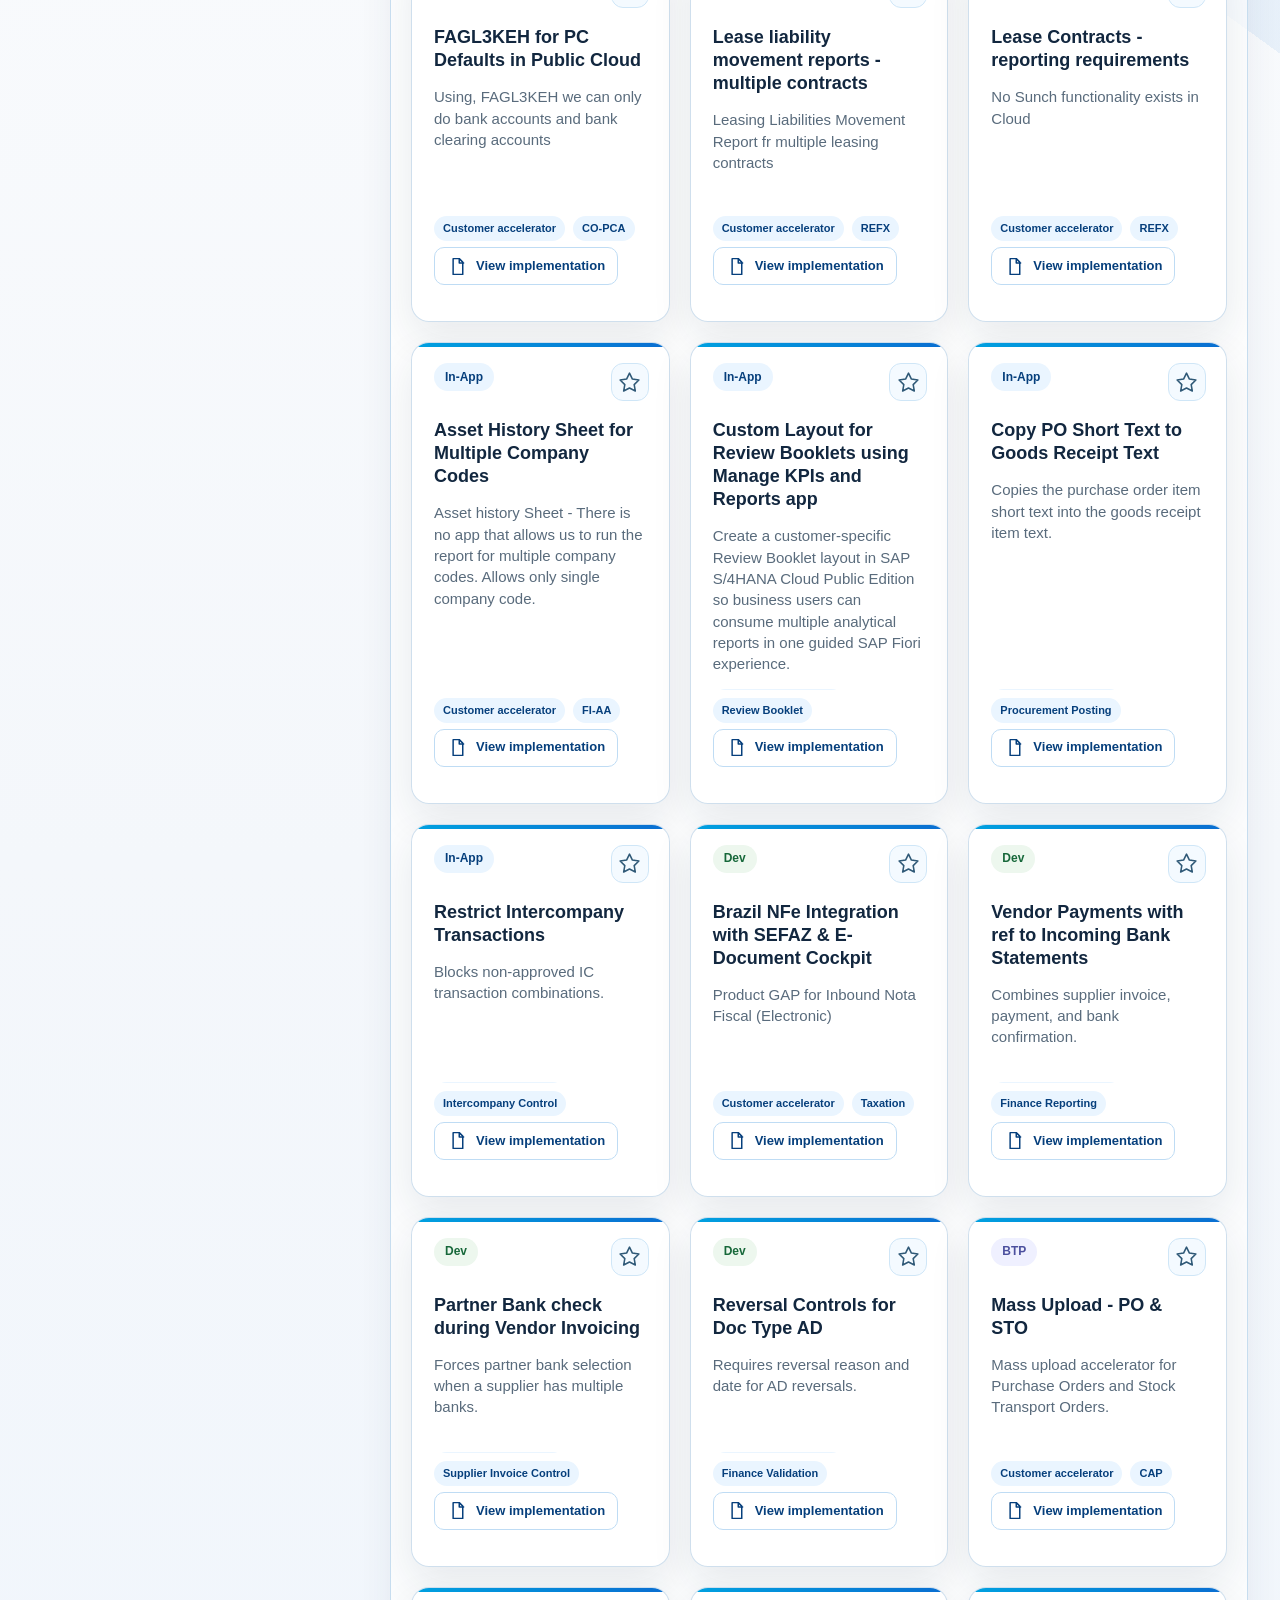
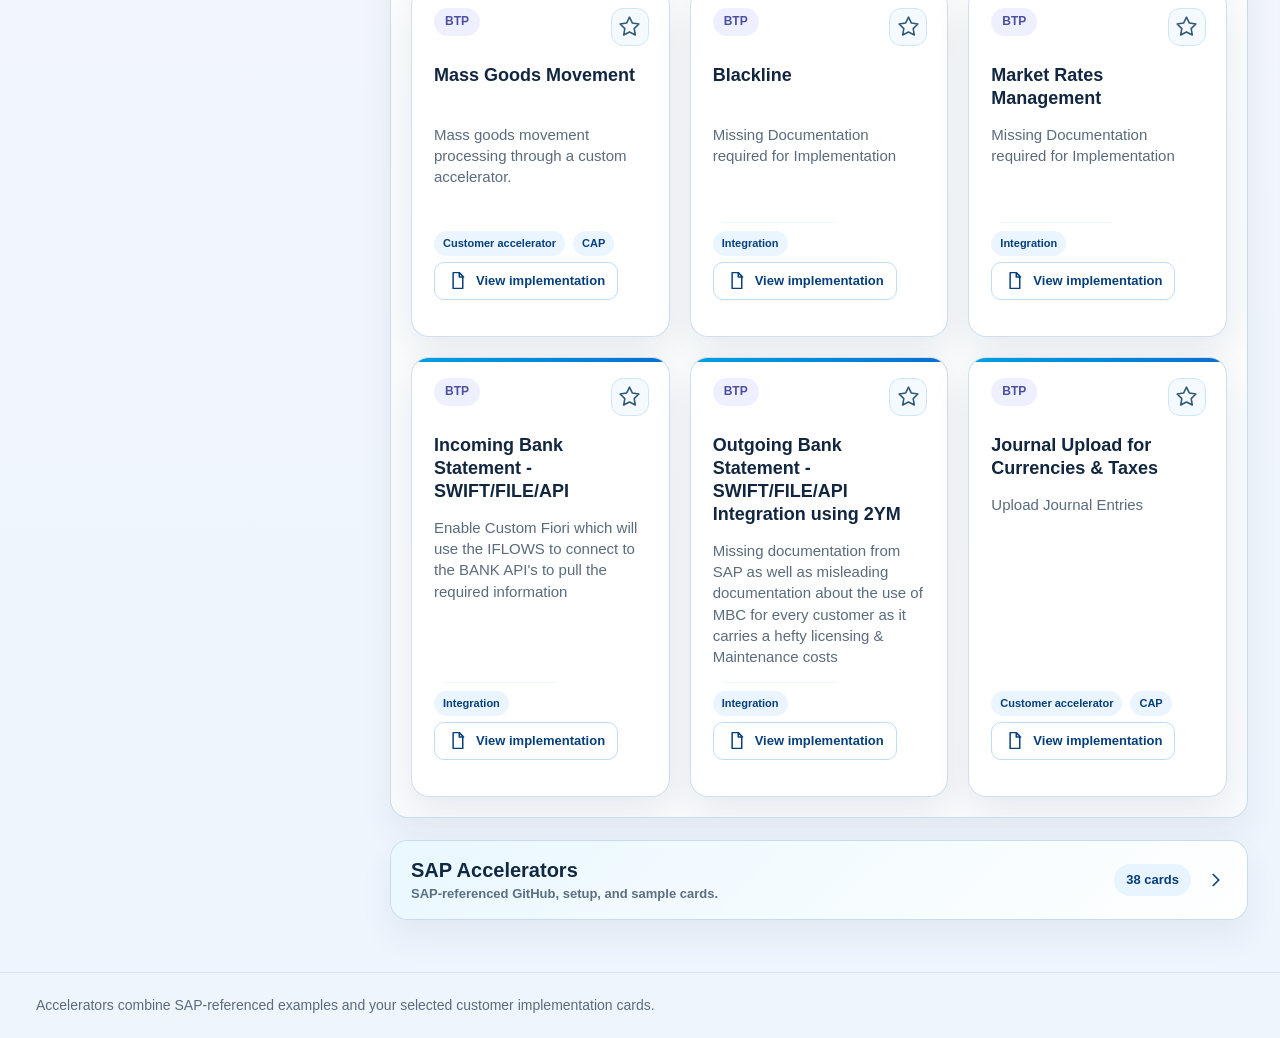
==== commit 028211ca: "Remove card hover popups and refresh assets" ====
--- a/accelerators.html
+++ b/accelerators.html
@@ -4,7 +4,7 @@
     <meta charset="utf-8" />
     <meta name="viewport" content="width=device-width, initial-scale=1" />
     <title>Accelerators - Extensibility Explorer</title>
-    <link rel="stylesheet" href="styles.css" />
+    <link rel="stylesheet" href="styles.css?v=20260709-no-hover" />
   </head>
   <body data-page="accelerator-library">
     <header class="site-header">
@@ -115,8 +115,8 @@
       <span>Accelerators combine SAP-referenced examples and your selected customer implementation cards.</span>
     </footer>
 
-    <script src="assets-data.js"></script>
-    <script src="selected-content.js"></script>
-    <script src="app.js"></script>
+    <script src="assets-data.js?v=20260709-no-hover"></script>
+    <script src="selected-content.js?v=20260709-no-hover"></script>
+    <script src="app.js?v=20260709-no-hover"></script>
   </body>
 </html>
--- a/styles.css
+++ b/styles.css
@@ -2041,6 +2041,7 @@
 }
 
 .hover-detail {
+  display: none !important;
   border-radius: 14px;
   background: #f5faff;
 }
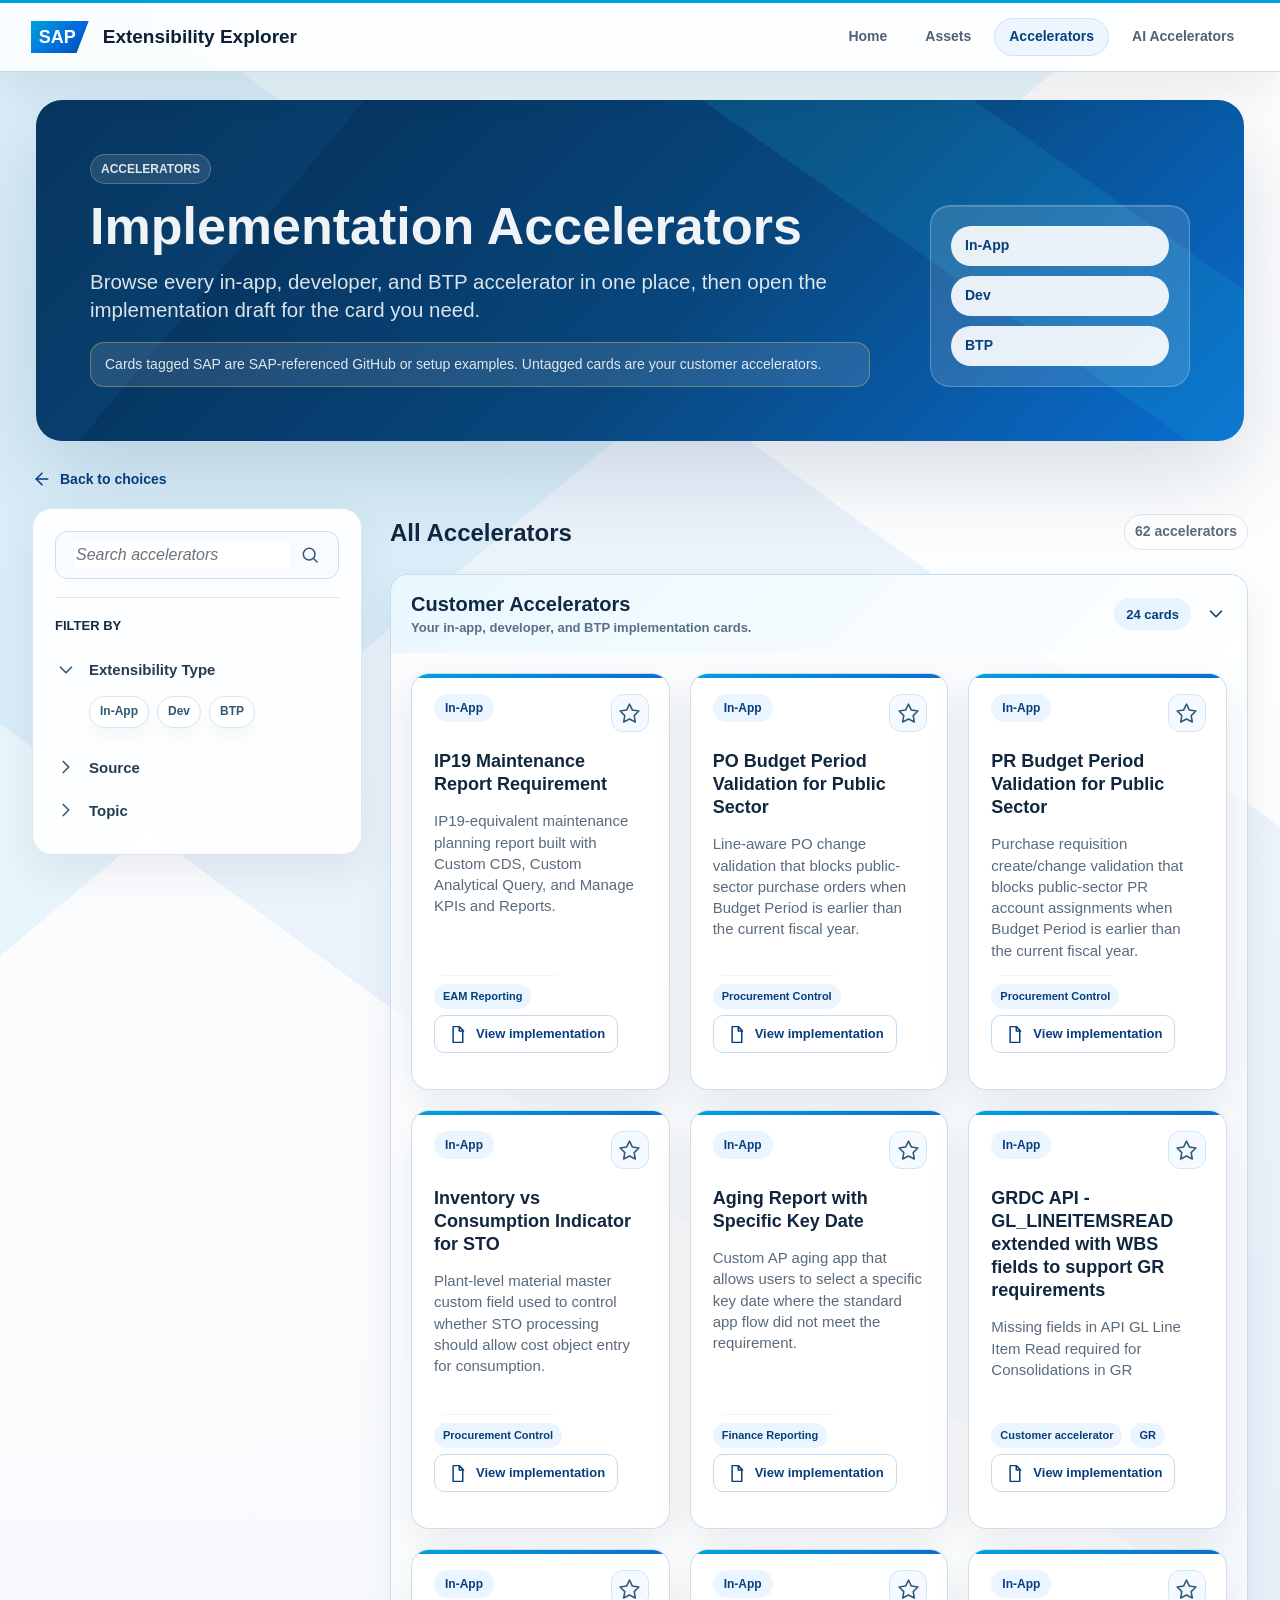
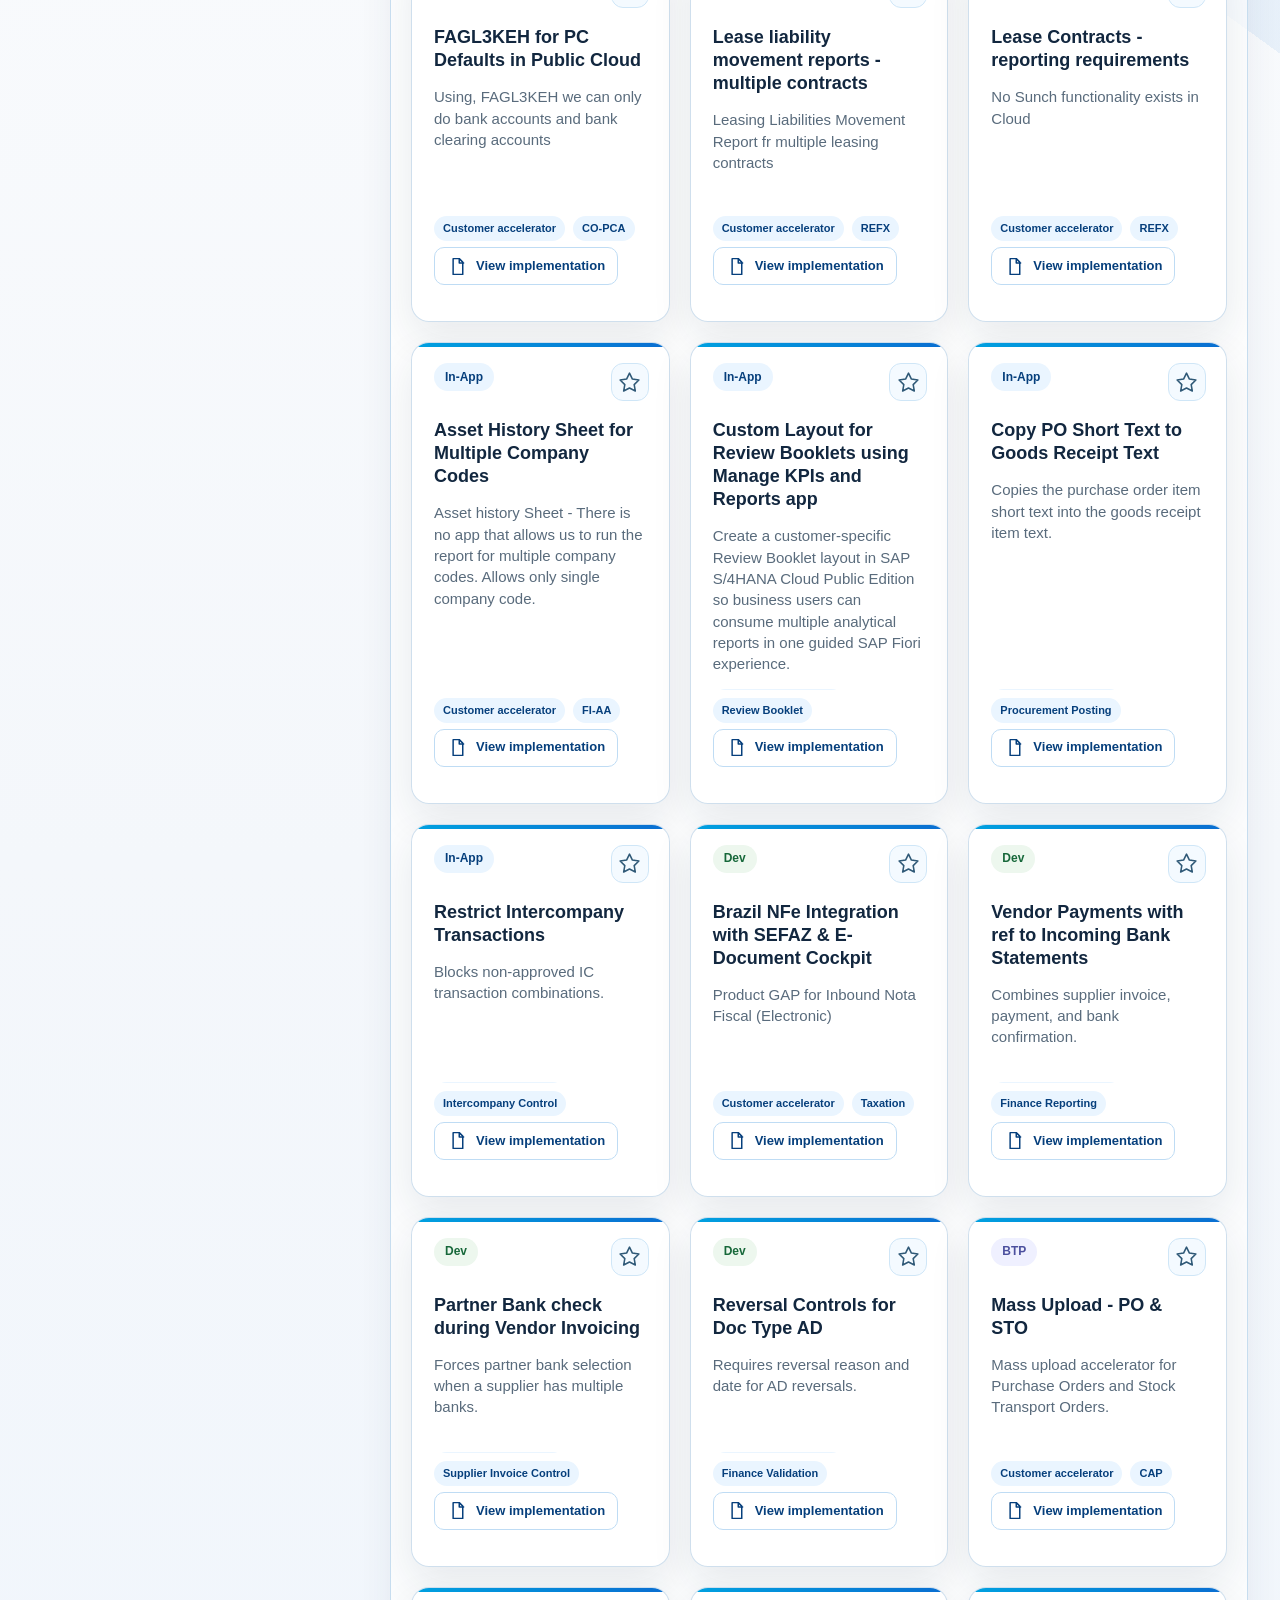
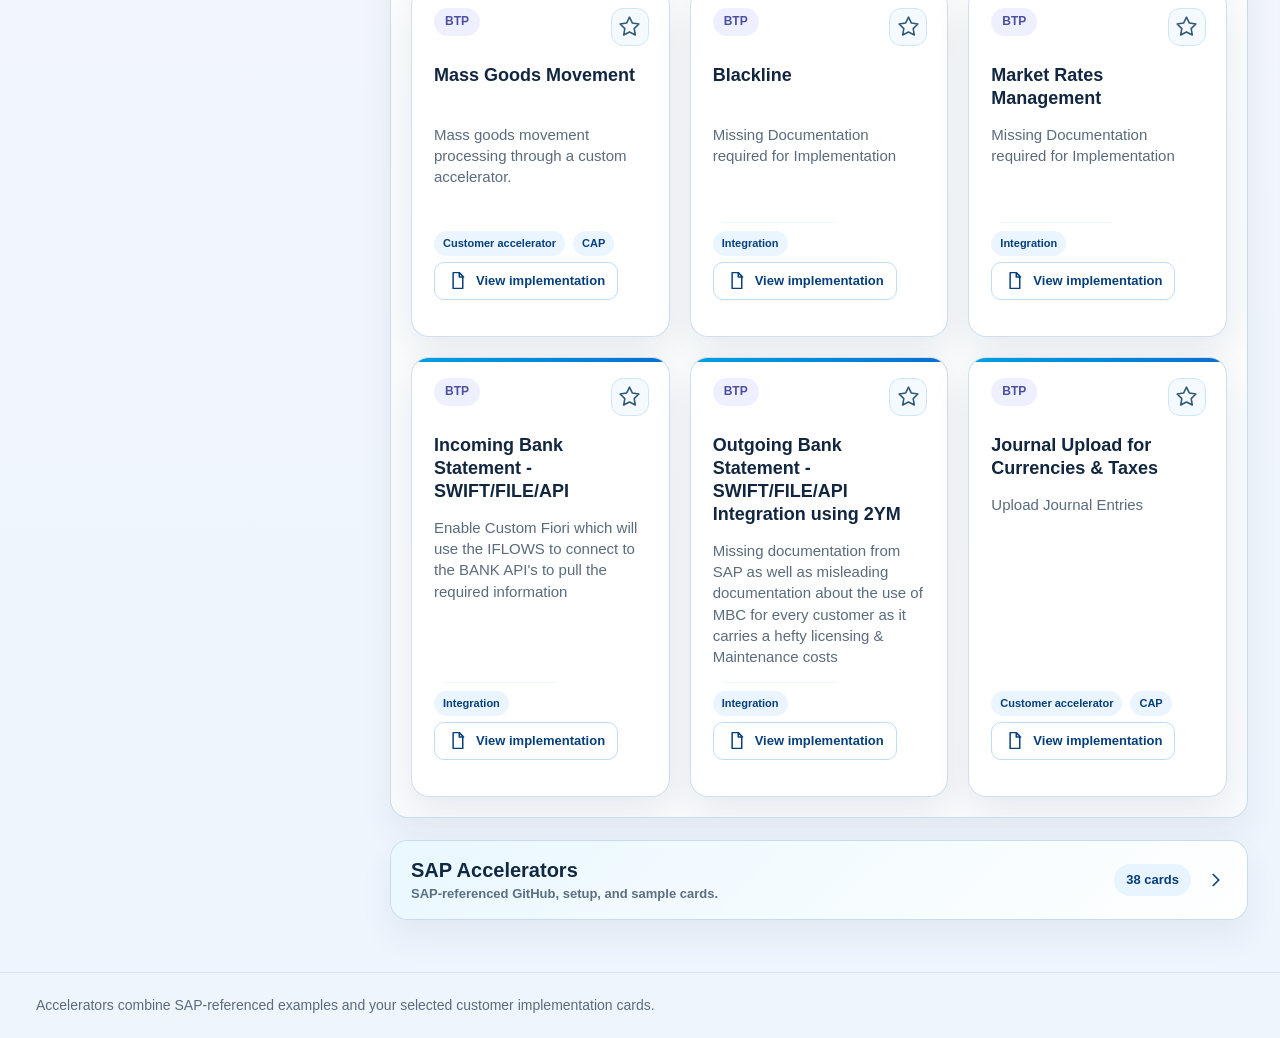
==== commit 9a080194: "Keep header brand left aligned" ====
--- a/accelerators.html
+++ b/accelerators.html
@@ -4,7 +4,7 @@
     <meta charset="utf-8" />
     <meta name="viewport" content="width=device-width, initial-scale=1" />
     <title>Accelerators - Extensibility Explorer</title>
-    <link rel="stylesheet" href="styles.css?v=20260709-no-hover" />
+    <link rel="stylesheet" href="styles.css?v=20260709-header-left" />
   </head>
   <body data-page="accelerator-library">
     <header class="site-header">
@@ -115,8 +115,8 @@
       <span>Accelerators combine SAP-referenced examples and your selected customer implementation cards.</span>
     </footer>
 
-    <script src="assets-data.js?v=20260709-no-hover"></script>
-    <script src="selected-content.js?v=20260709-no-hover"></script>
-    <script src="app.js?v=20260709-no-hover"></script>
+    <script src="assets-data.js?v=20260709-header-left"></script>
+    <script src="selected-content.js?v=20260709-header-left"></script>
+    <script src="app.js?v=20260709-header-left"></script>
   </body>
 </html>
--- a/styles.css
+++ b/styles.css
@@ -1476,7 +1476,7 @@
 .site-header,
 body[data-page="samples"] .site-header {
   min-height: 72px;
-  padding: 12px max(28px, calc((100vw - 1500px) / 2));
+  padding: 12px clamp(24px, 2.4vw, 44px);
   background: rgba(255, 255, 255, 0.86);
   border-top: 3px solid var(--sap-sky);
   border-bottom: 1px solid rgba(183, 206, 227, 0.72);
@@ -1497,6 +1497,7 @@
   color: var(--text);
   font-size: 19px;
   font-weight: 780;
+  text-align: left;
 }
 
 .sap-logo,
@@ -2832,6 +2833,11 @@
   gap: 12px;
 }
 
+.detail-page .working-example-gallery:not(.implementation-roadmap-gallery) {
+  grid-template-columns: minmax(0, min(100%, 520px));
+  justify-content: center;
+}
+
 .working-example-gallery figure {
   display: grid;
   gap: 8px;
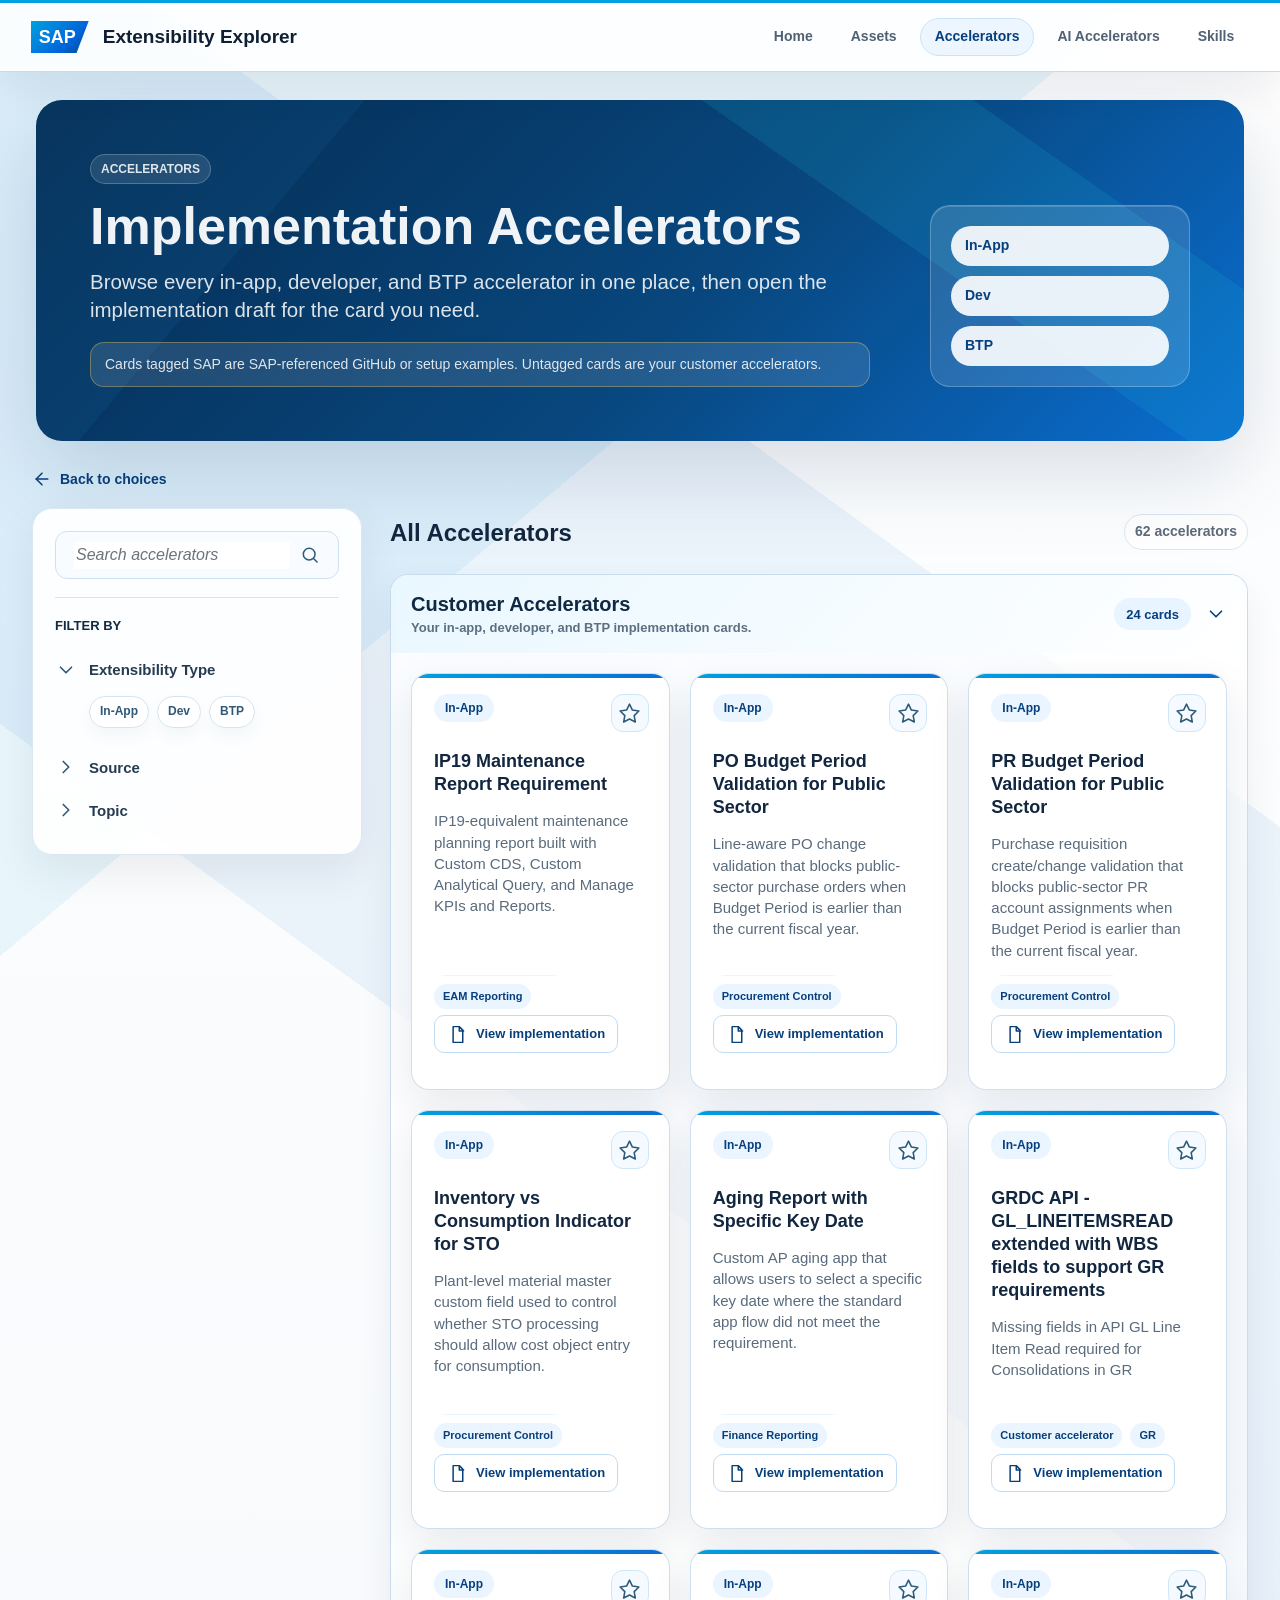
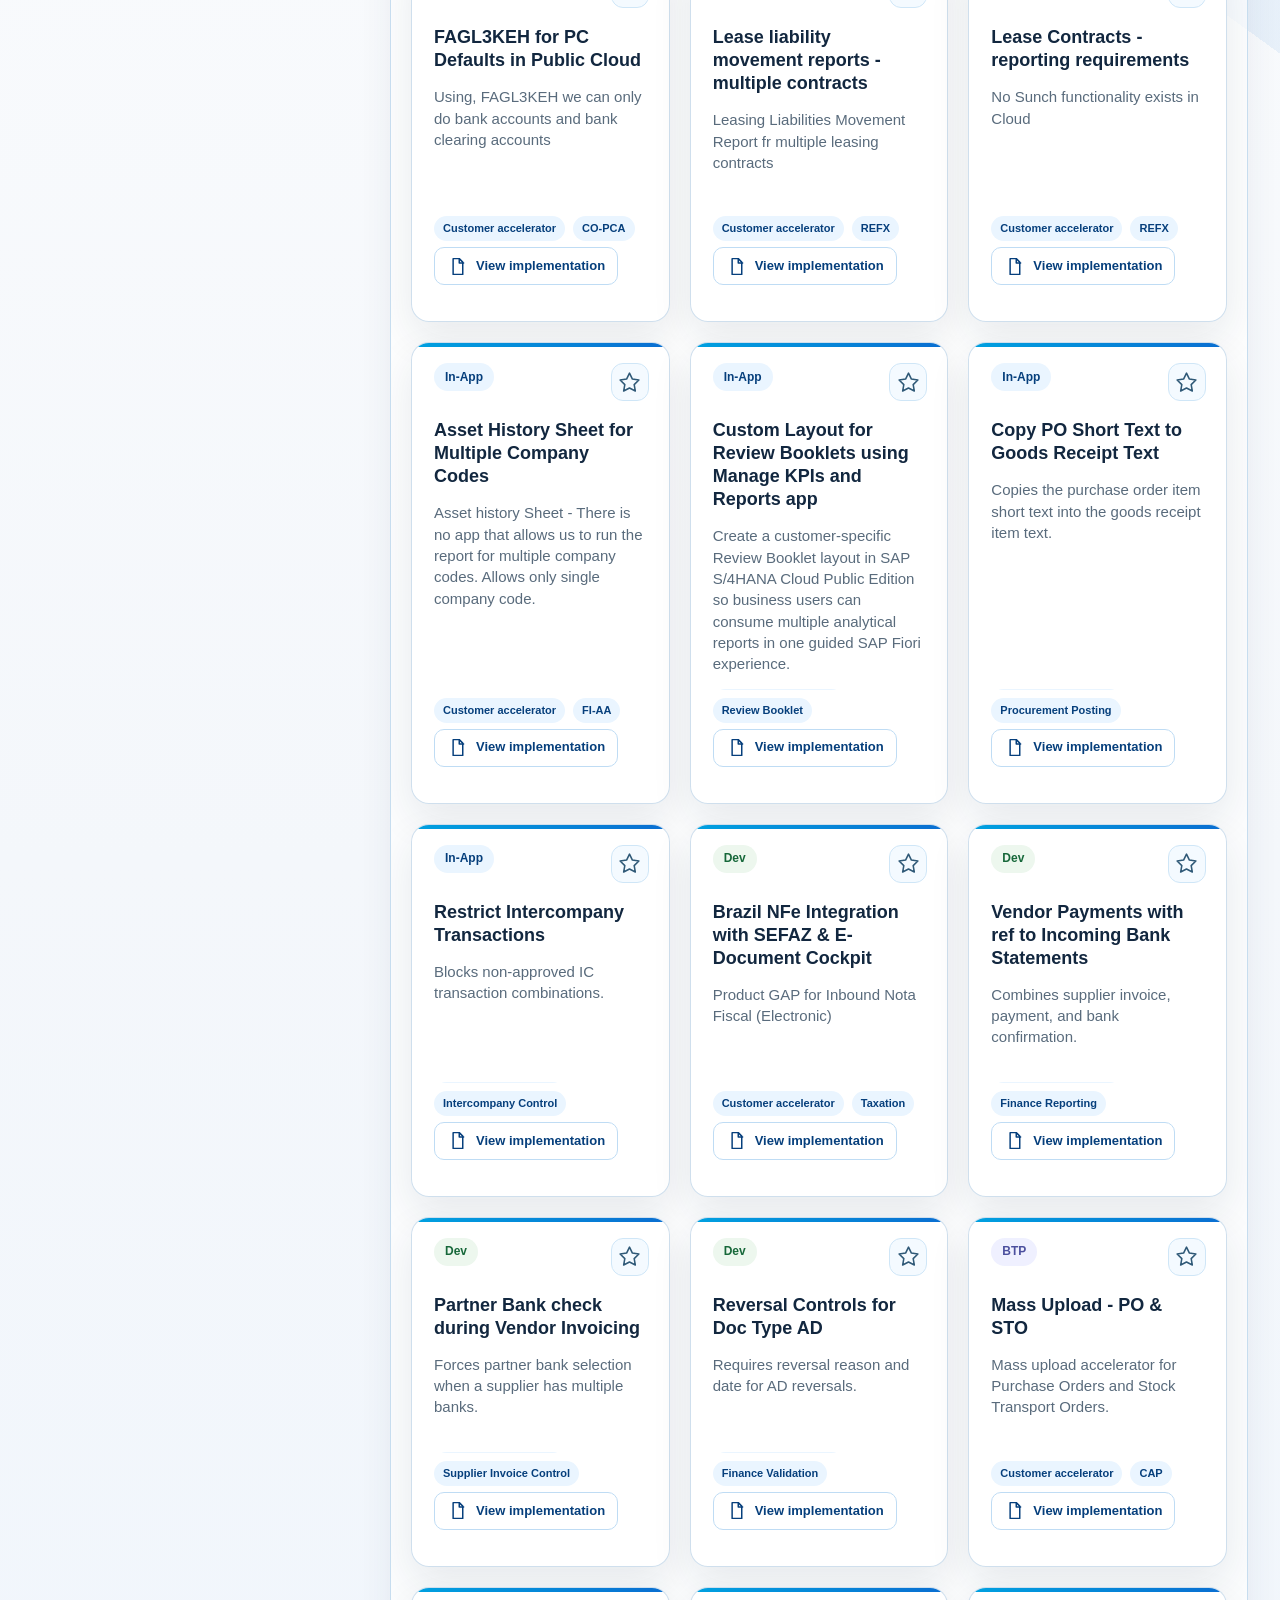
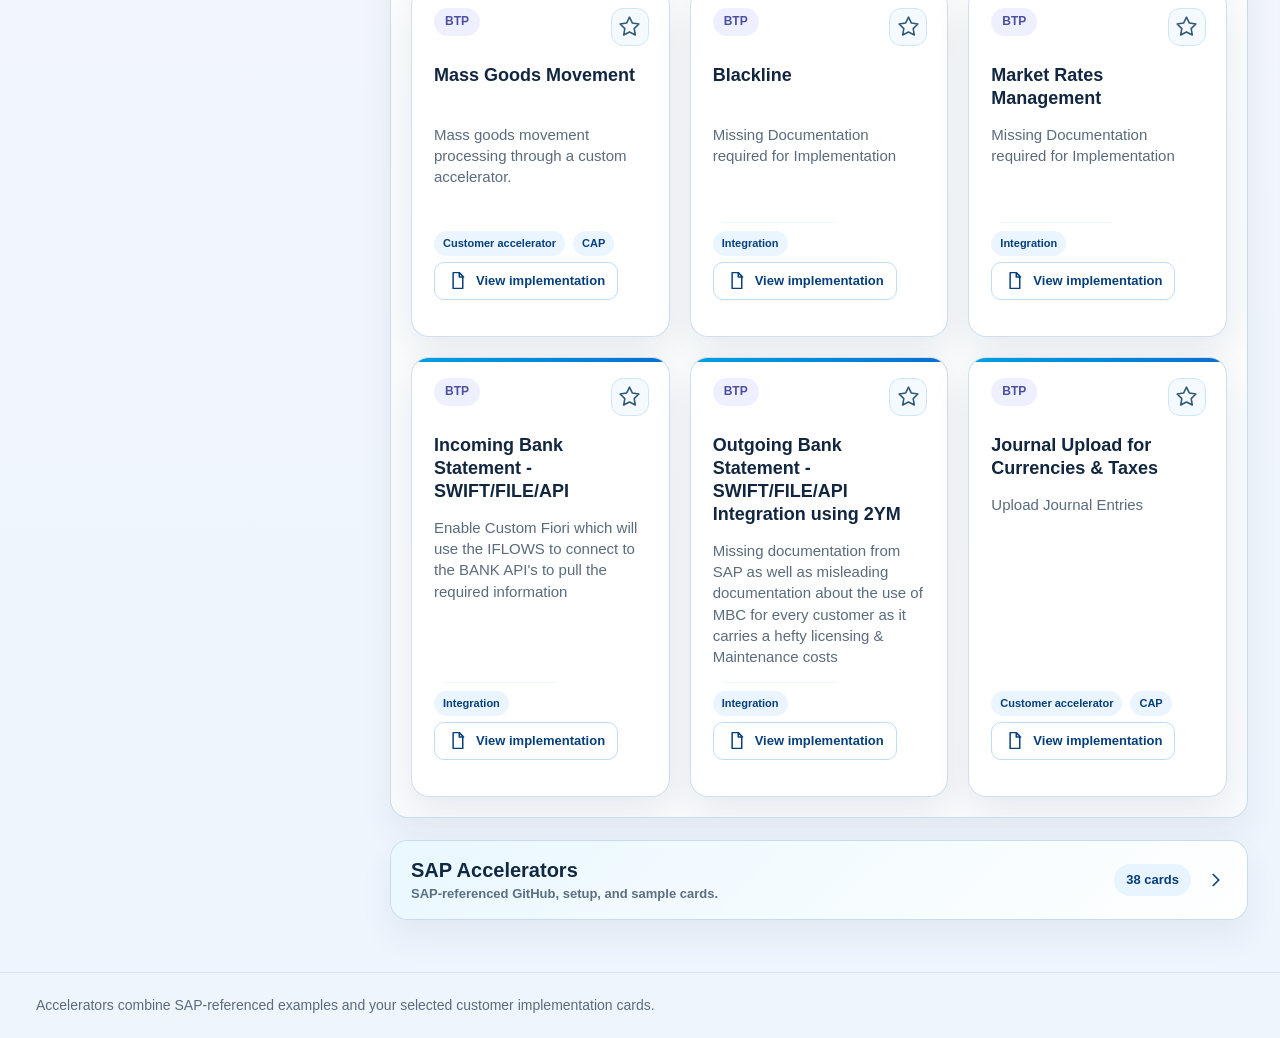
==== commit beb28bbd: "Add skills library tab" ====
--- a/accelerators.html
+++ b/accelerators.html
@@ -4,7 +4,7 @@
     <meta charset="utf-8" />
     <meta name="viewport" content="width=device-width, initial-scale=1" />
     <title>Accelerators - Extensibility Explorer</title>
-    <link rel="stylesheet" href="styles.css?v=20260709-header-left" />
+    <link rel="stylesheet" href="styles.css?v=20260709-skills" />
   </head>
   <body data-page="accelerator-library">
     <header class="site-header">
@@ -17,6 +17,7 @@
         <a href="assets.html">Assets</a>
         <a class="active" href="accelerators.html">Accelerators</a>
         <a href="ai-accelerators.html" data-ai-nav>AI Accelerators</a>
+        <a href="skills.html">Skills</a>
       </nav>
     </header>
 
@@ -115,8 +116,8 @@
       <span>Accelerators combine SAP-referenced examples and your selected customer implementation cards.</span>
     </footer>
 
-    <script src="assets-data.js?v=20260709-header-left"></script>
-    <script src="selected-content.js?v=20260709-header-left"></script>
-    <script src="app.js?v=20260709-header-left"></script>
+    <script src="assets-data.js?v=20260709-compact-tables"></script>
+    <script src="selected-content.js?v=20260709-compact-tables"></script>
+    <script src="app.js?v=20260709-compact-tables"></script>
   </body>
 </html>
--- a/styles.css
+++ b/styles.css
@@ -2173,7 +2173,7 @@
 
 .library-grid {
   display: grid;
-  grid-template-columns: repeat(3, minmax(0, 1fr));
+  grid-template-columns: repeat(4, minmax(0, 1fr));
   gap: 18px;
 }
 
@@ -2213,6 +2213,18 @@
   border-color: #d5d1ff;
   background: #f2f0ff;
   color: #5b4bd6;
+}
+
+.skills-library-card {
+  background:
+    linear-gradient(135deg, rgba(22, 130, 93, 0.13), transparent 42%),
+    #ffffff;
+}
+
+.skills-library-card .library-icon {
+  border-color: #bbe9d7;
+  background: #ecfbf5;
+  color: var(--green);
 }
 
 .library-icon {
@@ -2387,6 +2399,164 @@
   grid-template-columns: repeat(4, minmax(220px, 1fr));
 }
 
+.skills-page {
+  width: min(1320px, calc(100% - 72px));
+  margin: 0 auto;
+}
+
+.skills-hero .scenario-hero-inner {
+  align-items: center;
+}
+
+.skills-layout {
+  display: grid;
+  grid-template-columns: minmax(260px, 340px) minmax(0, 1fr);
+  gap: 28px;
+  align-items: start;
+  margin: 0 0 58px;
+}
+
+.skills-guide,
+.skill-card {
+  border: 1px solid rgba(205, 222, 237, 0.95);
+  border-radius: 20px;
+  background: rgba(255, 255, 255, 0.94);
+  box-shadow: 0 16px 42px rgba(22, 42, 70, 0.08);
+}
+
+.skills-guide {
+  position: sticky;
+  top: 96px;
+  padding: 24px;
+}
+
+.skills-guide h2 {
+  margin-bottom: 10px;
+  color: #12273f;
+  font-size: 22px;
+}
+
+.skills-guide p {
+  margin-bottom: 18px;
+  color: #5a6d7f;
+  font-size: 14px;
+  line-height: 1.5;
+}
+
+.skills-guide dl,
+.skill-facts {
+  display: grid;
+  gap: 12px;
+  margin: 0;
+}
+
+.skills-guide dl div,
+.skill-facts div {
+  display: grid;
+  gap: 4px;
+  padding: 12px;
+  border: 1px solid #d7e7f3;
+  border-radius: 14px;
+  background: #f7fbff;
+}
+
+.skills-guide dt,
+.skill-facts dt {
+  color: #12273f;
+  font-size: 12px;
+  font-weight: 900;
+  text-transform: uppercase;
+}
+
+.skills-guide dd,
+.skill-facts dd {
+  margin: 0;
+  color: #53677b;
+  font-size: 14px;
+  line-height: 1.4;
+}
+
+.skills-results {
+  display: grid;
+  gap: 18px;
+}
+
+.skill-card-grid {
+  display: grid;
+  grid-template-columns: repeat(2, minmax(280px, 1fr));
+  gap: 18px;
+}
+
+.skill-card {
+  position: relative;
+  display: grid;
+  gap: 16px;
+  min-height: 380px;
+  padding: 24px;
+  overflow: hidden;
+}
+
+.skill-card::before {
+  content: "";
+  position: absolute;
+  inset: 0 0 auto;
+  height: 4px;
+  background: linear-gradient(90deg, var(--green), var(--sap-sky));
+}
+
+.skill-card-header {
+  display: grid;
+  gap: 8px;
+}
+
+.skill-type {
+  display: inline-flex;
+  width: fit-content;
+  min-height: 28px;
+  align-items: center;
+  padding: 0 10px;
+  border-radius: 999px;
+  background: var(--green-soft);
+  color: var(--green);
+  font-size: 12px;
+  font-weight: 900;
+}
+
+.skill-card h3 {
+  margin: 0;
+  color: #12273f;
+  font-size: 24px;
+  line-height: 1.15;
+}
+
+.skill-card p {
+  margin: 0;
+  color: #53677b;
+  font-size: 15px;
+  line-height: 1.48;
+}
+
+.prompt-sample {
+  padding: 14px;
+  border: 1px solid #c8e0f2;
+  border-radius: 14px;
+  background: #f7fbff;
+}
+
+.prompt-sample code {
+  color: #17324d;
+  font-family: Consolas, "Segoe UI Mono", monospace;
+  font-size: 13px;
+  white-space: normal;
+}
+
+.skill-actions {
+  display: flex;
+  flex-wrap: wrap;
+  gap: 10px;
+  align-self: end;
+}
+
 .detail-hero {
   display: grid;
   grid-template-columns: minmax(0, 1fr);
@@ -3011,24 +3181,35 @@
 .detail-table-wrap {
   overflow-x: auto;
   border: 1px solid #dbe9f5;
-  border-radius: 14px;
+  border-radius: 12px;
+  background: #ffffff;
+  box-shadow: 0 10px 28px rgba(22, 42, 70, 0.04);
+}
+
+.detail-table-wrap--component-matrix {
+  width: min(100%, 1040px);
+}
+
+.detail-table-wrap[data-column-count="3"]:not(.detail-table-wrap--component-matrix) {
+  width: min(100%, 1180px);
 }
 
 .detail-table {
   width: 100%;
-  min-width: 760px;
+  min-width: 680px;
   border-collapse: collapse;
+  table-layout: fixed;
   background: #ffffff;
 }
 
 .detail-table th,
 .detail-table td {
-  padding: 11px 12px;
+  padding: 9px 11px;
   border-bottom: 1px solid #e3edf7;
   text-align: left;
   vertical-align: top;
   font-size: 13px;
-  line-height: 1.4;
+  line-height: 1.32;
 }
 
 .detail-table th {
@@ -3037,8 +3218,54 @@
   font-weight: 900;
 }
 
+.detail-table tbody tr:nth-child(even) td {
+  background: #fbfdff;
+}
+
+.detail-table td:first-child {
+  color: #153b60;
+  font-weight: 760;
+}
+
 .detail-table tr:last-child td {
   border-bottom: 0;
+}
+
+.detail-table--component-matrix {
+  min-width: 760px;
+}
+
+.detail-table--component-matrix th:nth-child(1),
+.detail-table--component-matrix td:nth-child(1) {
+  width: 17%;
+}
+
+.detail-table--component-matrix th:nth-child(2),
+.detail-table--component-matrix td:nth-child(2) {
+  width: 47%;
+}
+
+.detail-table--component-matrix th:nth-child(3),
+.detail-table--component-matrix td:nth-child(3) {
+  width: 36%;
+}
+
+.detail-table[data-column-count="3"]:not(.detail-table--component-matrix) th:nth-child(1),
+.detail-table[data-column-count="3"]:not(.detail-table--component-matrix) td:nth-child(1) {
+  width: 24%;
+}
+
+.detail-table[data-column-count="3"]:not(.detail-table--component-matrix) th:nth-child(2),
+.detail-table[data-column-count="3"]:not(.detail-table--component-matrix) td:nth-child(2),
+.detail-table[data-column-count="3"]:not(.detail-table--component-matrix) th:nth-child(3),
+.detail-table[data-column-count="3"]:not(.detail-table--component-matrix) td:nth-child(3) {
+  width: 38%;
+}
+
+.detail-table--component-matrix th,
+.detail-table--component-matrix td {
+  padding: 8px 10px;
+  line-height: 1.28;
 }
 
 .detail-code {
@@ -3409,6 +3636,11 @@
     grid-template-columns: repeat(2, minmax(240px, 1fr));
   }
 
+  .library-grid,
+  .skill-card-grid {
+    grid-template-columns: repeat(2, minmax(0, 1fr));
+  }
+
   .asset-browser.filters-collapsed .asset-grid {
     grid-template-columns: repeat(3, minmax(220px, 1fr));
   }
@@ -3423,7 +3655,8 @@
   main.samples-page,
   .scenario-hero,
   .assets-page,
-  .detail-page {
+  .detail-page,
+  .skills-page {
     width: min(100% - 28px, 1120px);
   }
 
@@ -3440,6 +3673,14 @@
     grid-template-columns: 1fr;
   }
 
+  .skills-layout {
+    grid-template-columns: 1fr;
+  }
+
+  .skills-guide {
+    position: static;
+  }
+
   .filter-rail {
     position: static;
   }
@@ -3447,6 +3688,7 @@
   .choice-grid,
   .scenario-browser .sample-grid,
   .asset-grid,
+  .skill-card-grid,
   .library-grid {
     grid-template-columns: 1fr;
   }
